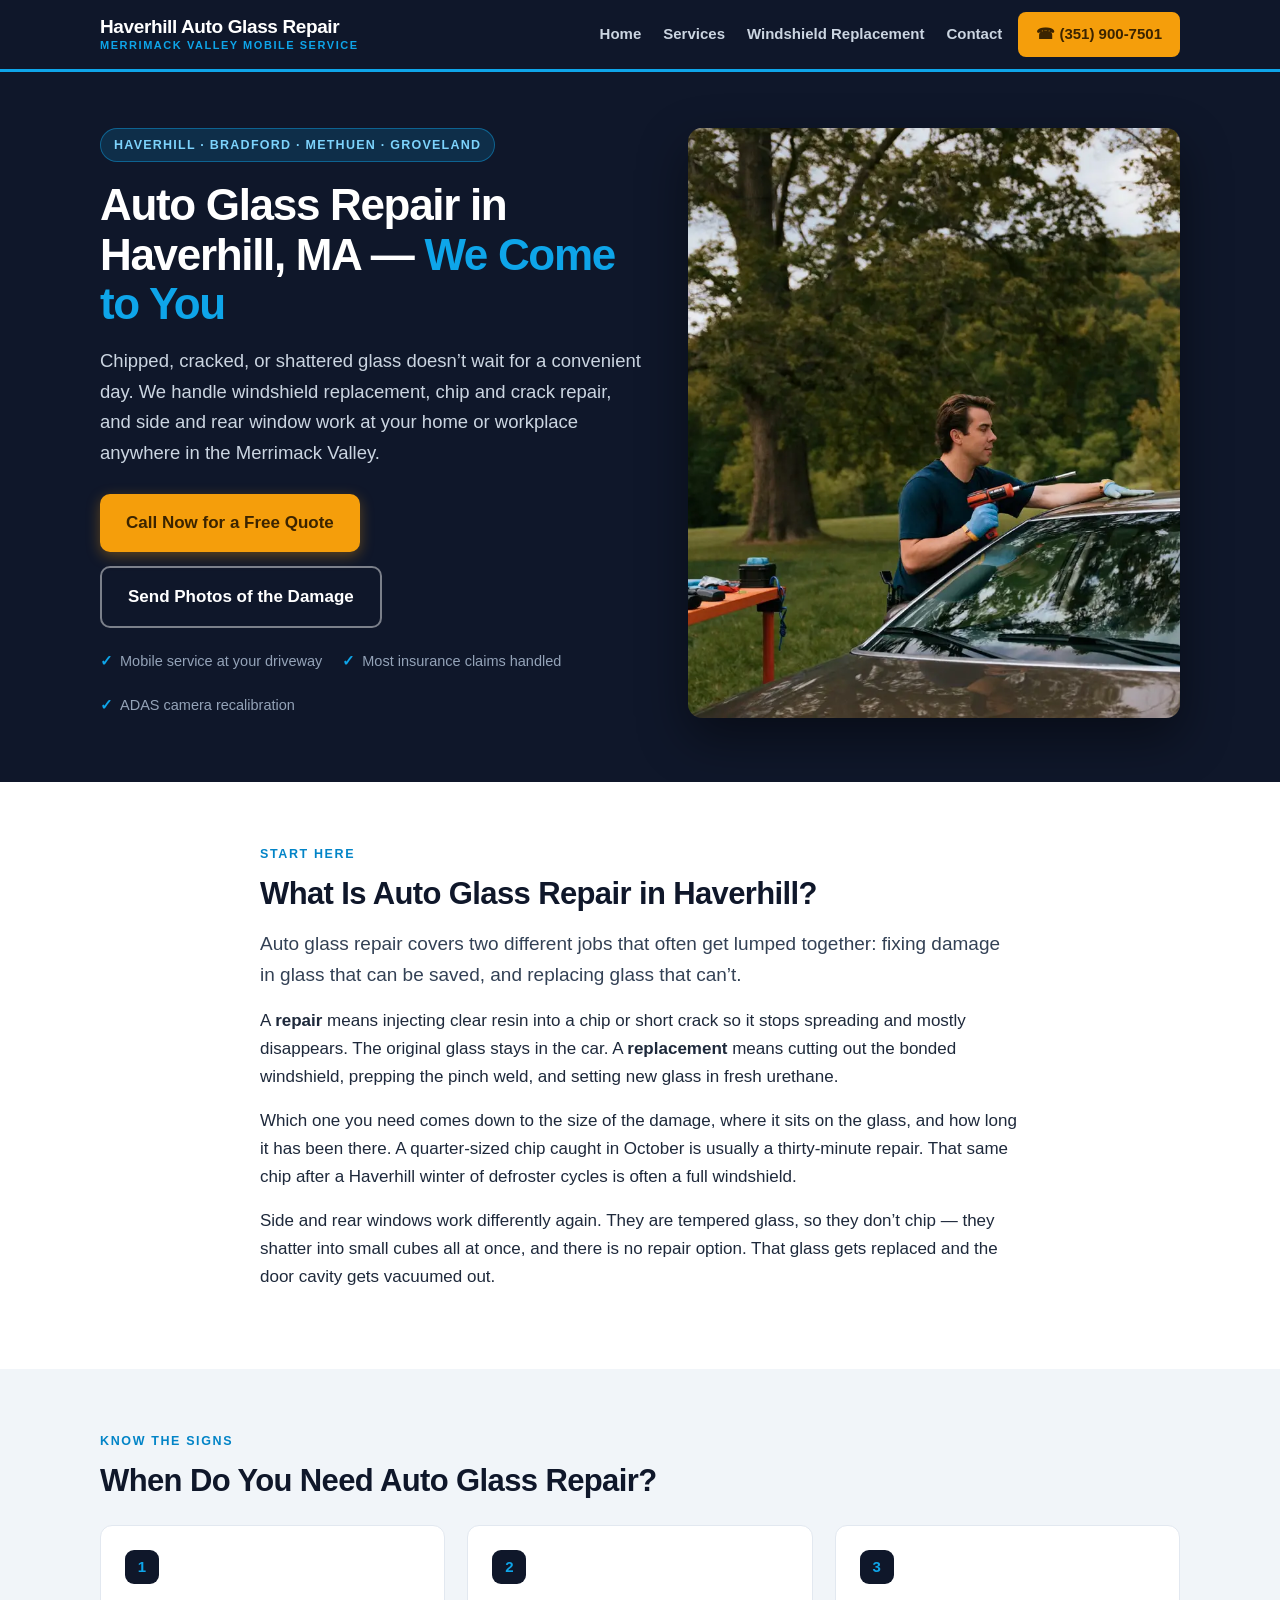
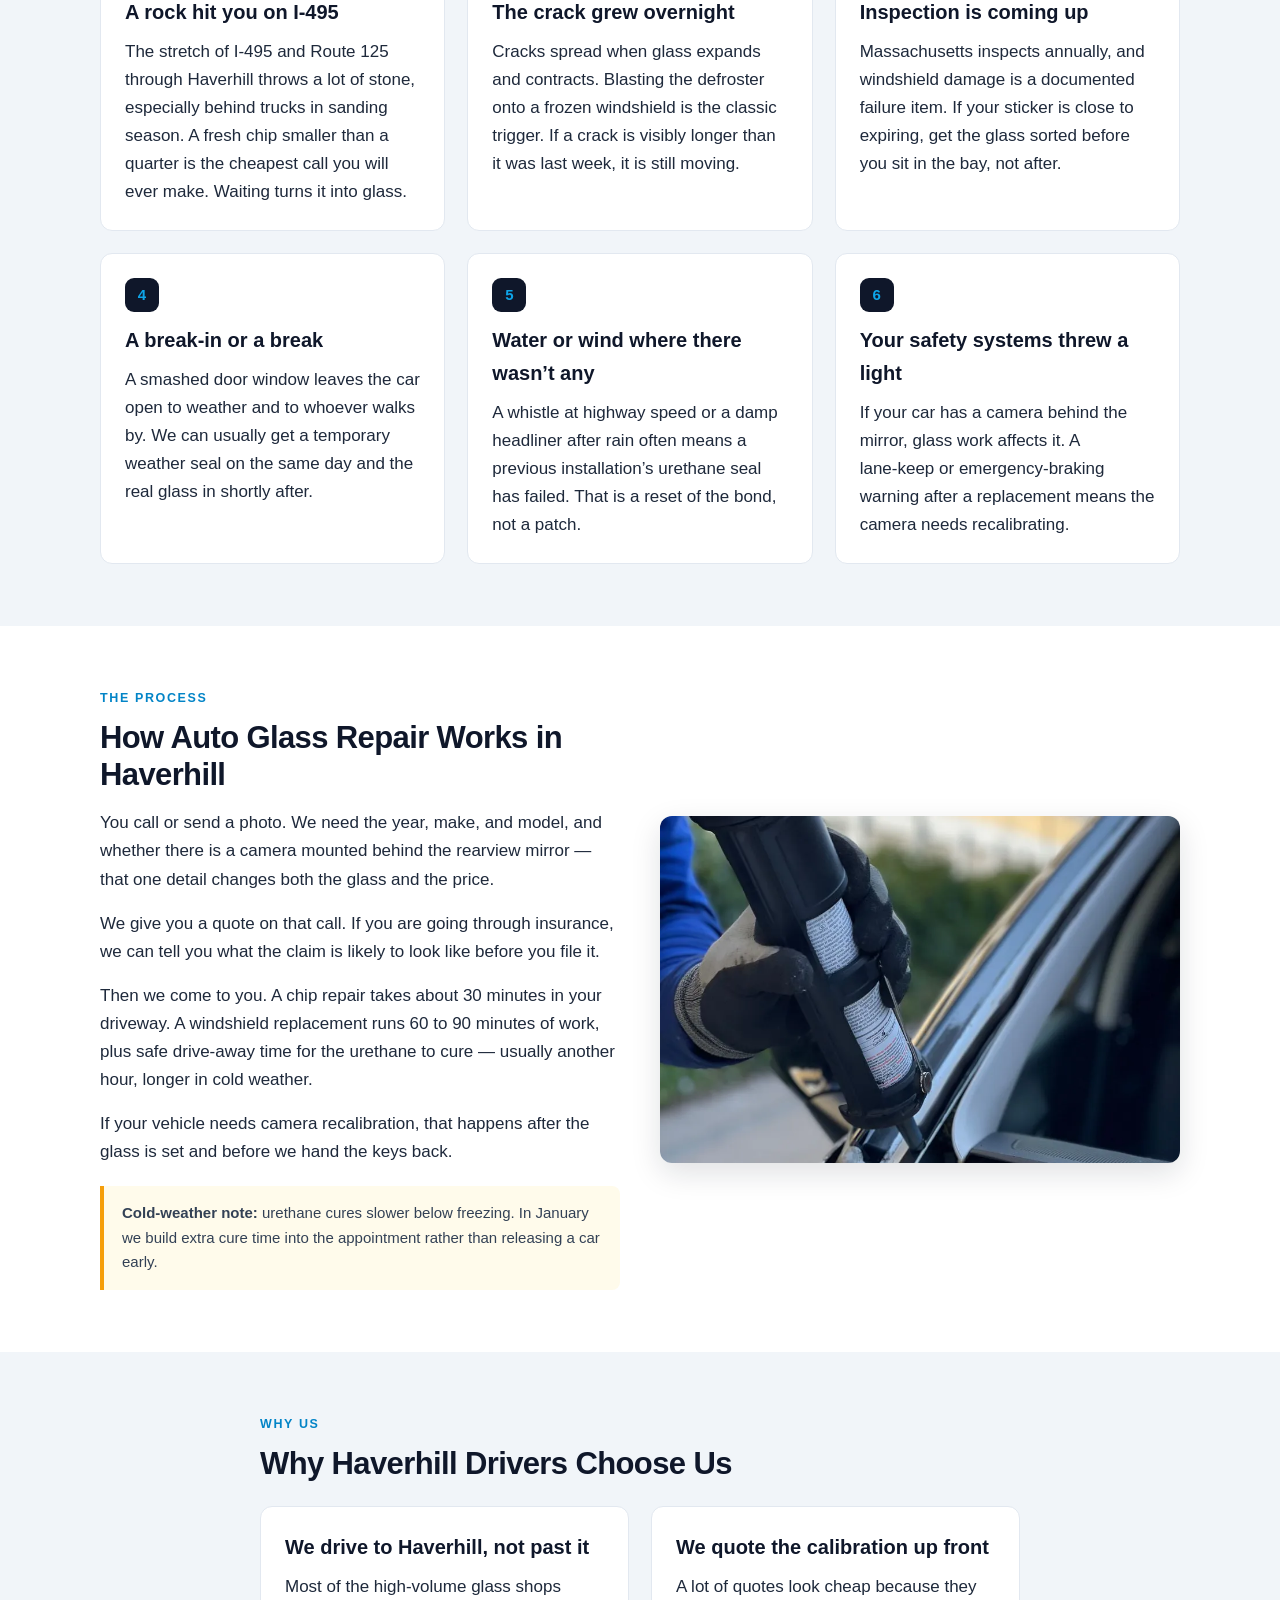
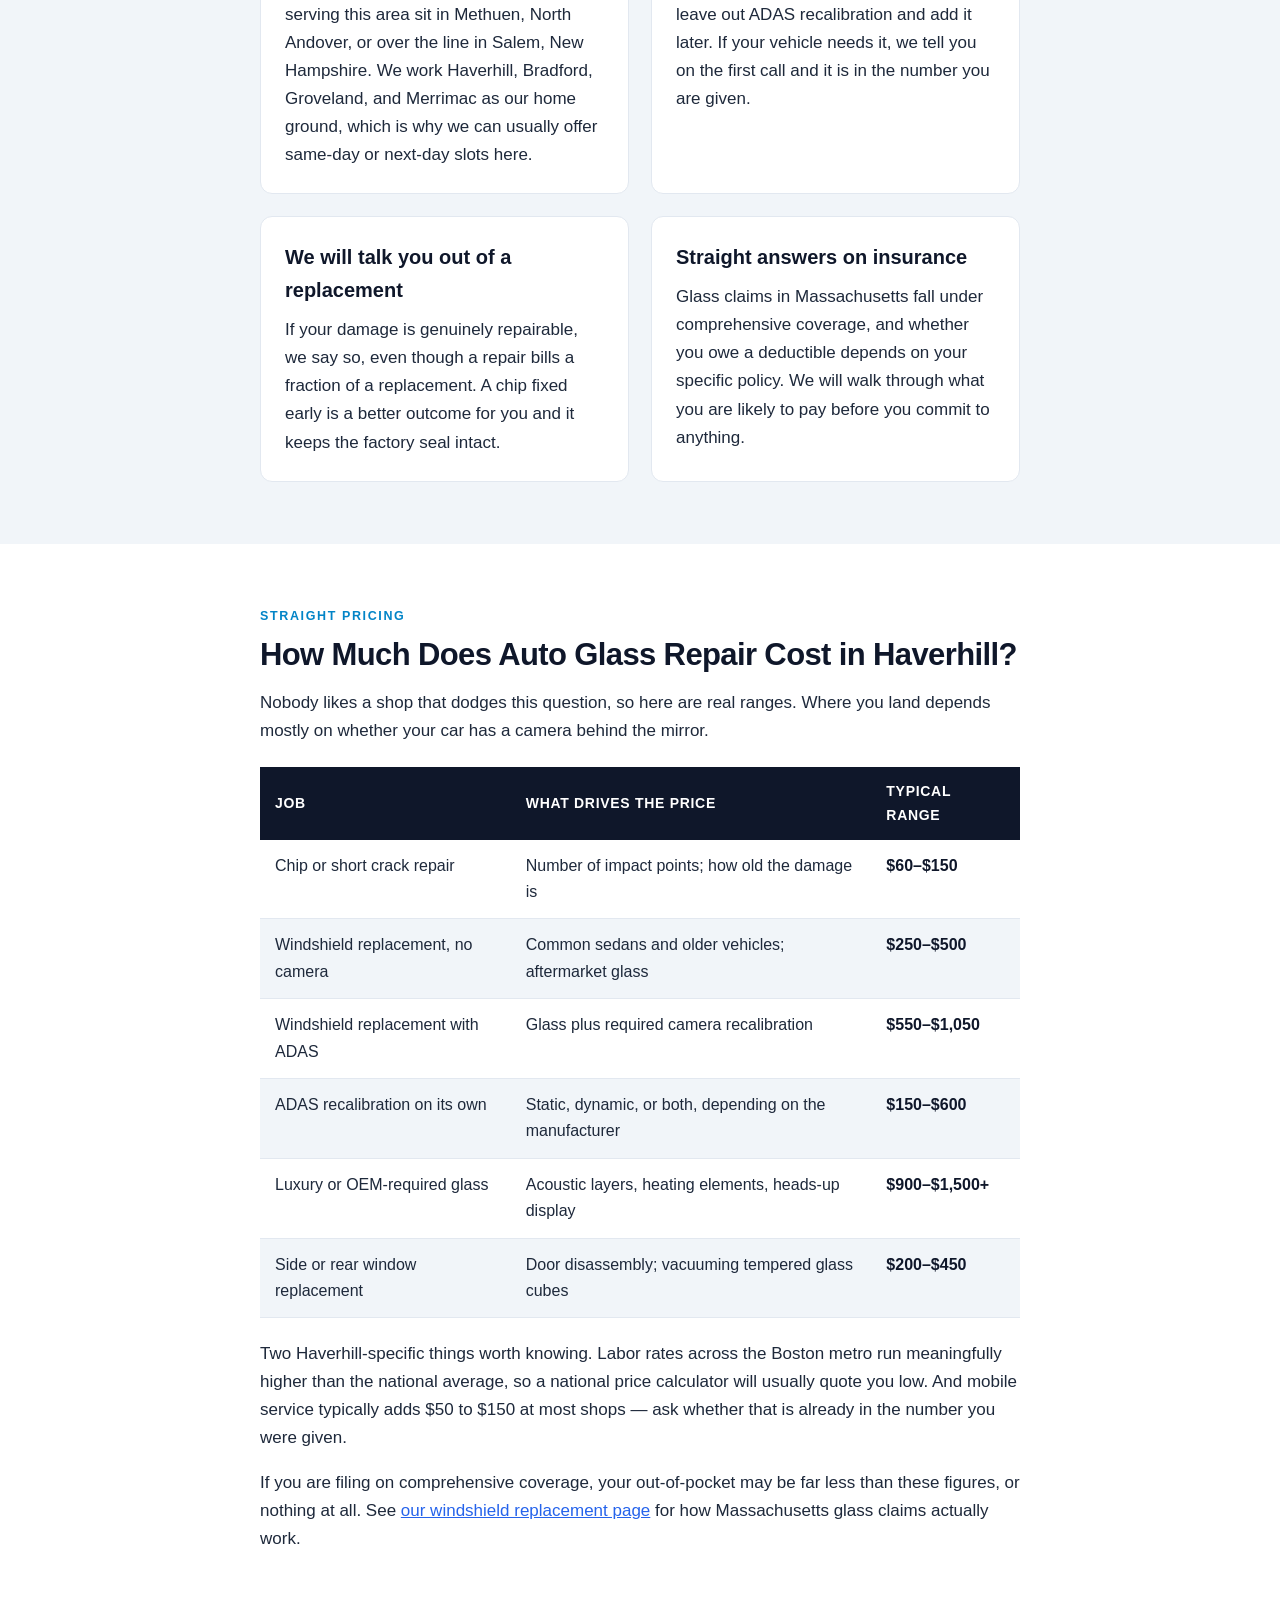
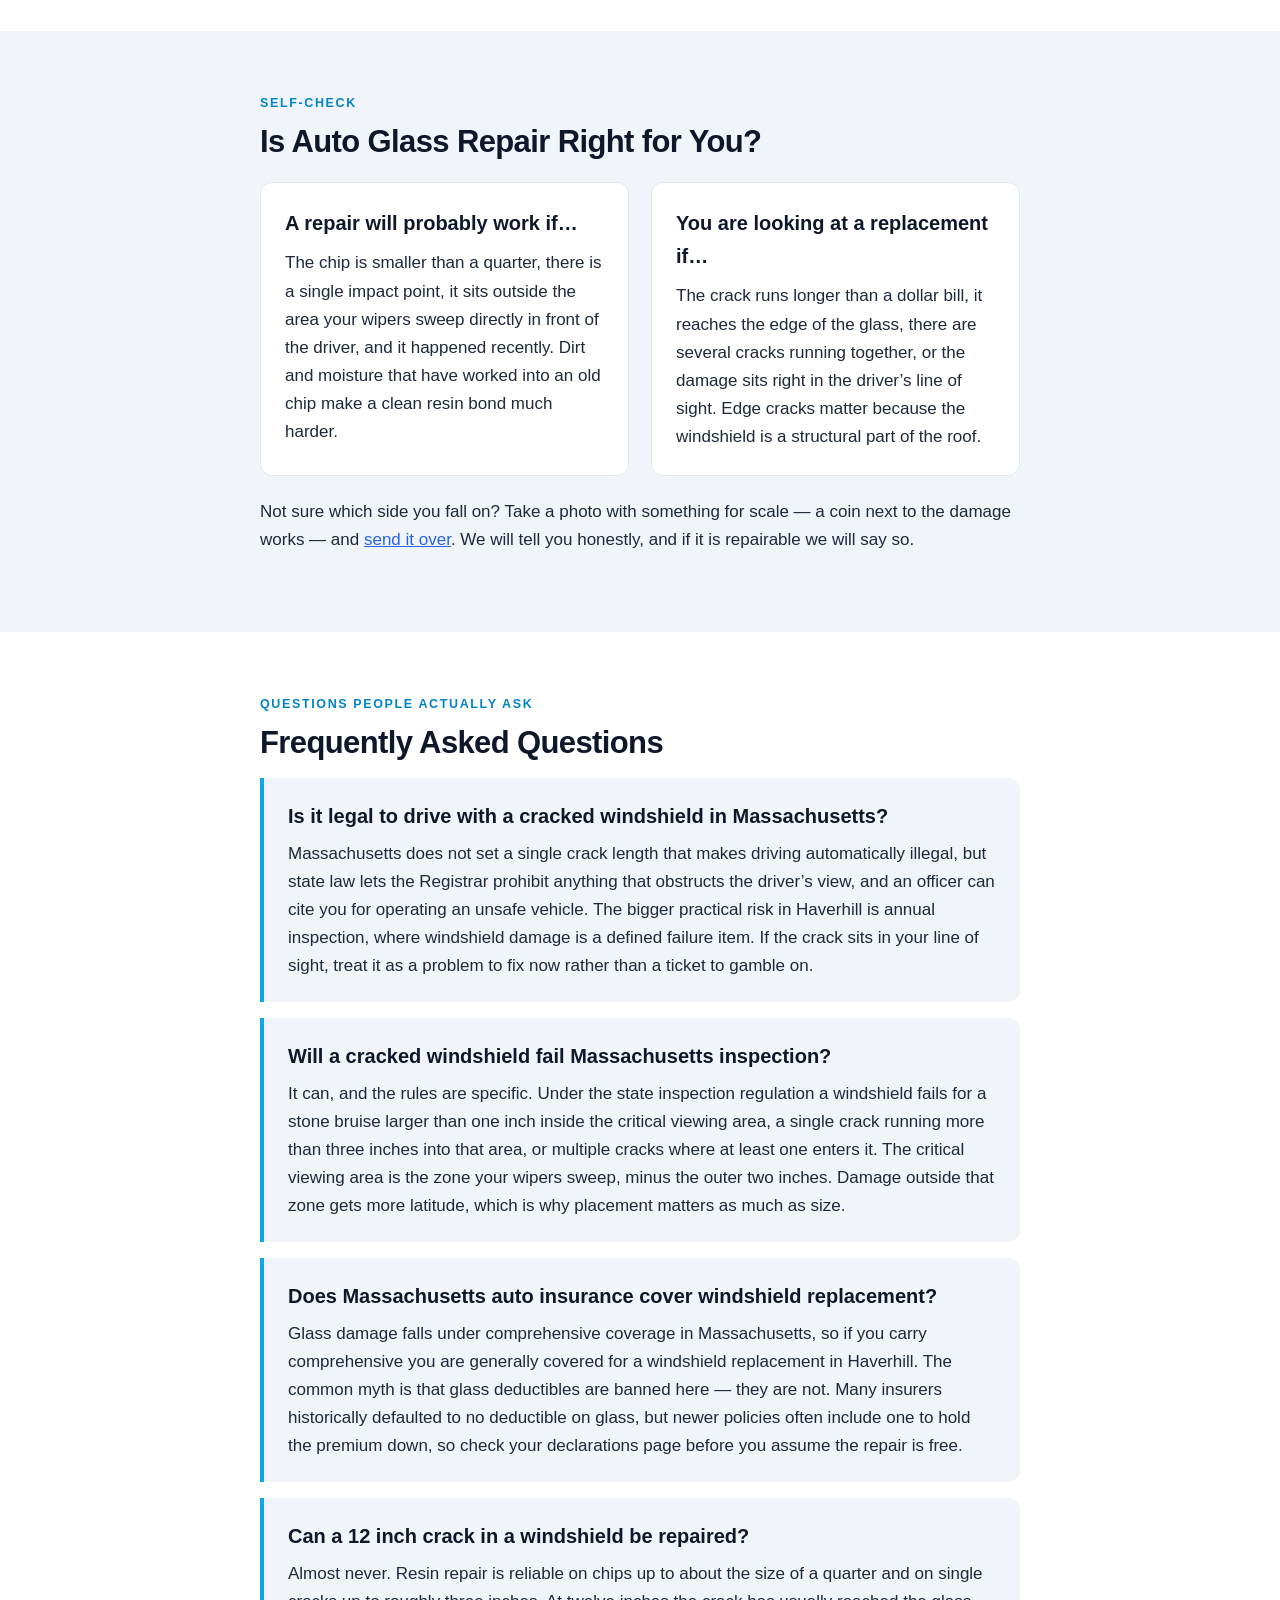
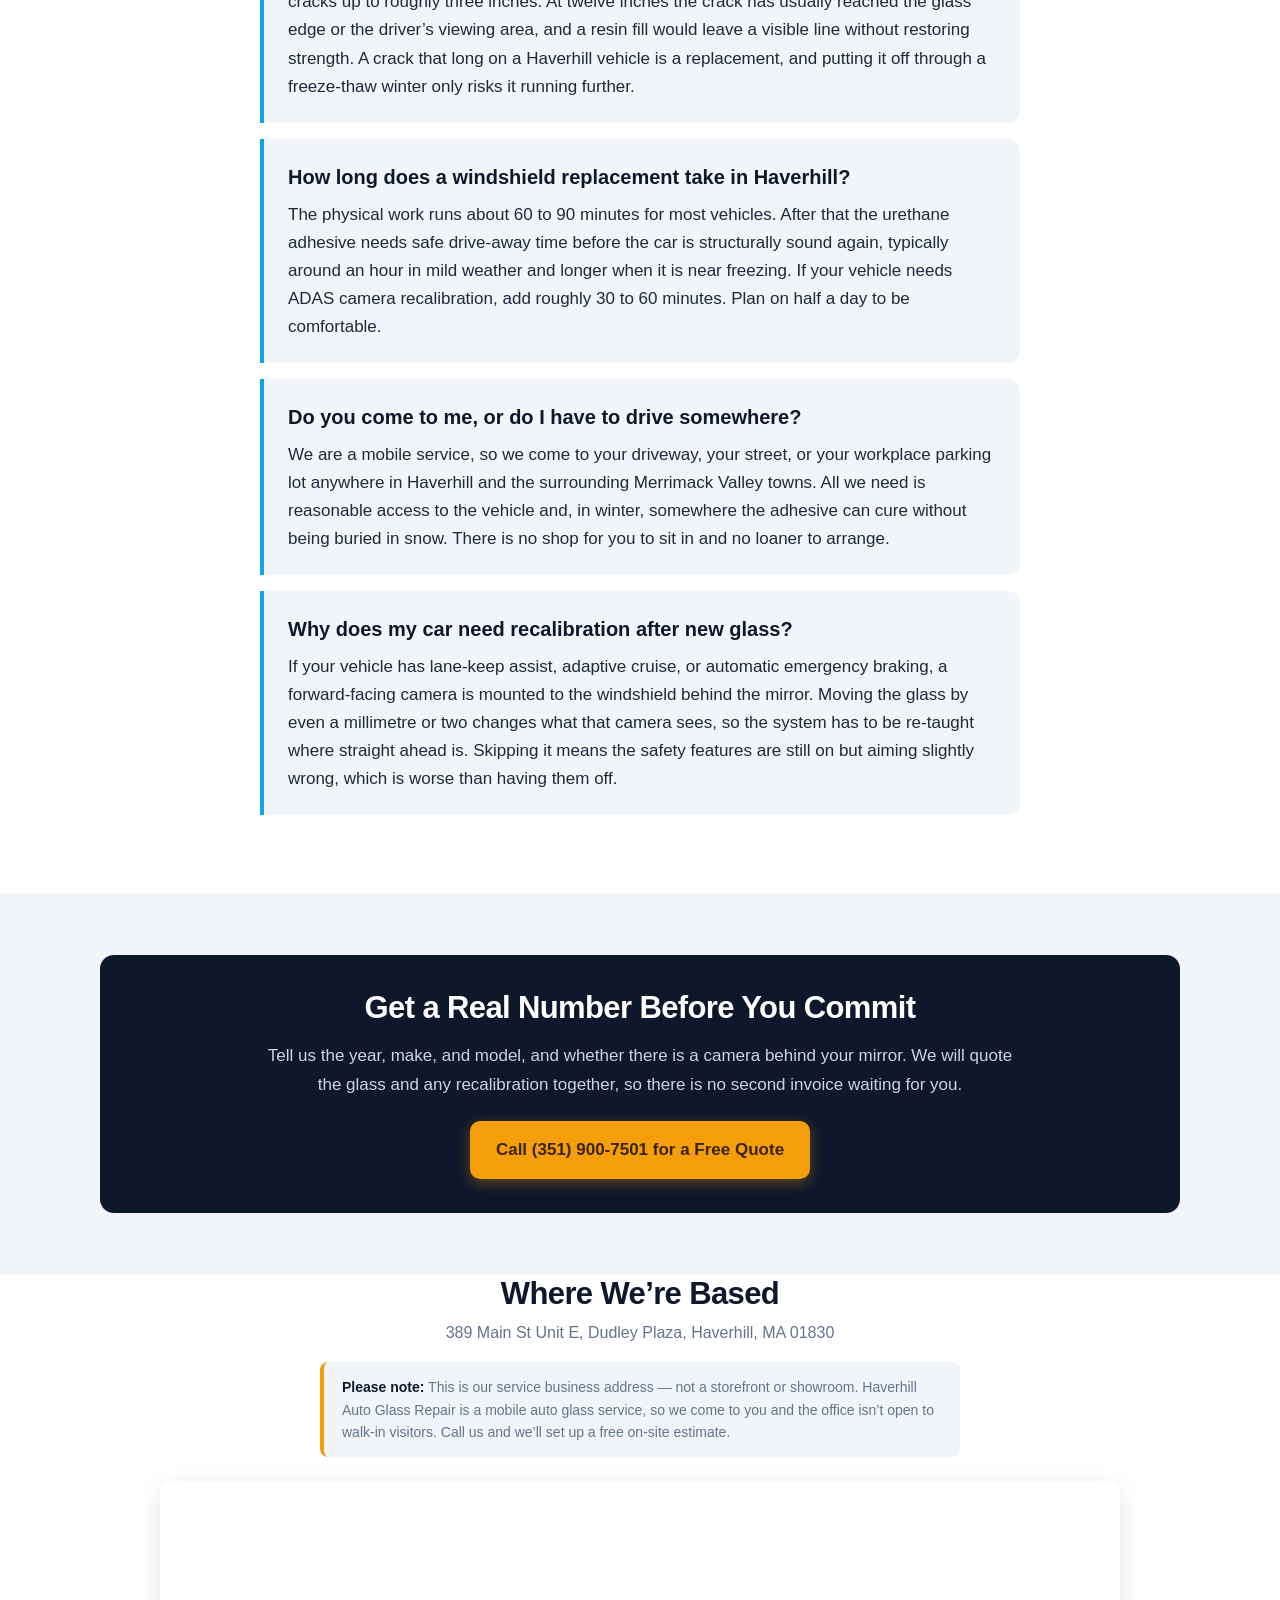
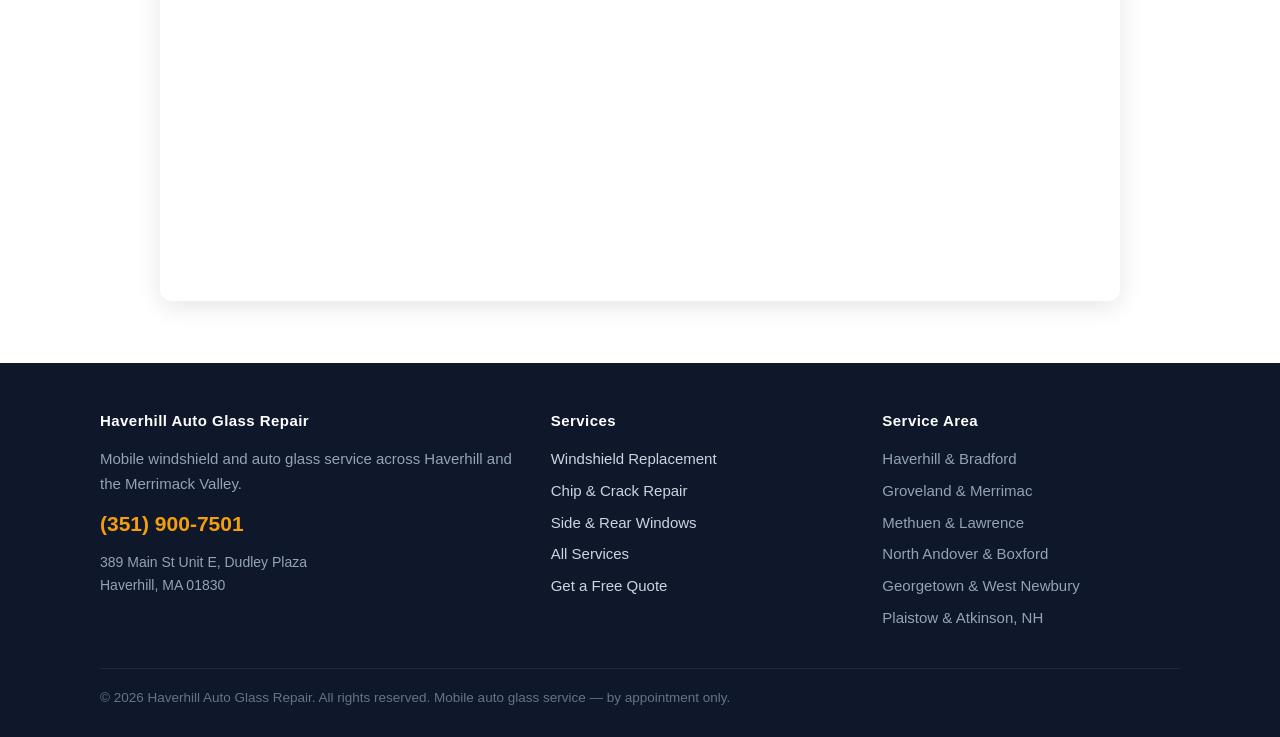
==== index.html @ c7e42c50 "Auto Glass Repair in Haverhill, MA - initial site" ====
<!DOCTYPE html>
<html lang="en">
<head>
<meta charset="utf-8">
<meta name="viewport" content="width=device-width, initial-scale=1">
<title>Auto Glass Repair in Haverhill, MA | Mobile Same-Day</title>
<meta name="description" content="Mobile auto glass repair in Haverhill, MA. Windshield replacement, chip and crack repair, side and rear glass. Free quotes. Call (351) 900-7501.">
<link rel="canonical" href="https://www.haverhillautoglassrepair.com/">
<link rel="stylesheet" href="styles.css">
</head>
<body>

<!-- NAV -->
<nav class="nav">
  <div class="nav-wrap">
    <a class="brand" href="/">Haverhill Auto Glass Repair<span>Merrimack Valley Mobile Service</span></a>
    <div class="nav-links">
      <a href="/">Home</a>
      <a href="services.html">Services</a>
      <a href="windshield-replacement-haverhill-ma.html">Windshield Replacement</a>
      <a href="contact.html">Contact</a>
    </div>
    <a class="nav-call" href="tel:+13519007501">&#9742; (351) 900-7501</a>
  </div>
</nav>

<!-- HERO -->
<header class="hero">
  <div class="hero-wrap">
    <div>
      <span class="eyebrow">Haverhill &middot; Bradford &middot; Methuen &middot; Groveland</span>
      <h1>Auto Glass Repair in Haverhill, MA &mdash; <em>We Come to You</em></h1>
      <p class="lede">Chipped, cracked, or shattered glass doesn&rsquo;t wait for a convenient day. We handle windshield replacement, chip and crack repair, and side and rear window work at your home or workplace anywhere in the Merrimack Valley.</p>
      <div class="hero-cta">
        <a class="btn btn-call" href="tel:+13519007501">Call Now for a Free Quote</a>
        <a class="btn btn-ghost" href="contact.html">Send Photos of the Damage</a>
      </div>
      <ul class="hero-pts">
        <li>Mobile service at your driveway</li>
        <li>Most insurance claims handled</li>
        <li>ADAS camera recalibration</li>
      </ul>
    </div>
    <div class="hero-img">
      <img src="auto-glass-repair-haverhill-hero.webp" alt="Auto glass repair in Haverhill, MA" width="1600" height="900">
    </div>
  </div>
</header>

<!-- WHAT IS IT -->
<section class="section">
  <div class="wrap narrow">
    <p class="kicker">Start Here</p>
    <h2>What Is Auto Glass Repair in Haverhill?</h2>
    <p class="lead">Auto glass repair covers two different jobs that often get lumped together: fixing damage in glass that can be saved, and replacing glass that can&rsquo;t.</p>
    <p>A <strong>repair</strong> means injecting clear resin into a chip or short crack so it stops spreading and mostly disappears. The original glass stays in the car. A <strong>replacement</strong> means cutting out the bonded windshield, prepping the pinch weld, and setting new glass in fresh urethane.</p>
    <p>Which one you need comes down to the size of the damage, where it sits on the glass, and how long it has been there. A quarter-sized chip caught in October is usually a thirty-minute repair. That same chip after a Haverhill winter of defroster cycles is often a full windshield.</p>
    <p>Side and rear windows work differently again. They are tempered glass, so they don&rsquo;t chip &mdash; they shatter into small cubes all at once, and there is no repair option. That glass gets replaced and the door cavity gets vacuumed out.</p>
  </div>
</section>

<!-- WHEN -->
<section class="section alt">
  <div class="wrap">
    <p class="kicker">Know the Signs</p>
    <h2>When Do You Need Auto Glass Repair?</h2>
    <div class="grid g3" style="margin-top:26px">
      <div class="card">
        <span class="num">1</span>
        <h3>A rock hit you on I&#8209;495</h3>
        <p>The stretch of I&#8209;495 and Route 125 through Haverhill throws a lot of stone, especially behind trucks in sanding season. A fresh chip smaller than a quarter is the cheapest call you will ever make. Waiting turns it into glass.</p>
      </div>
      <div class="card">
        <span class="num">2</span>
        <h3>The crack grew overnight</h3>
        <p>Cracks spread when glass expands and contracts. Blasting the defroster onto a frozen windshield is the classic trigger. If a crack is visibly longer than it was last week, it is still moving.</p>
      </div>
      <div class="card">
        <span class="num">3</span>
        <h3>Inspection is coming up</h3>
        <p>Massachusetts inspects annually, and windshield damage is a documented failure item. If your sticker is close to expiring, get the glass sorted before you sit in the bay, not after.</p>
      </div>
      <div class="card">
        <span class="num">4</span>
        <h3>A break&#8209;in or a break</h3>
        <p>A smashed door window leaves the car open to weather and to whoever walks by. We can usually get a temporary weather seal on the same day and the real glass in shortly after.</p>
      </div>
      <div class="card">
        <span class="num">5</span>
        <h3>Water or wind where there wasn&rsquo;t any</h3>
        <p>A whistle at highway speed or a damp headliner after rain often means a previous installation&rsquo;s urethane seal has failed. That is a reset of the bond, not a patch.</p>
      </div>
      <div class="card">
        <span class="num">6</span>
        <h3>Your safety systems threw a light</h3>
        <p>If your car has a camera behind the mirror, glass work affects it. A lane&#8209;keep or emergency&#8209;braking warning after a replacement means the camera needs recalibrating.</p>
      </div>
    </div>
  </div>
</section>

<!-- HOW IT WORKS -->
<section class="section">
  <div class="wrap">
    <div class="split">
      <div>
        <p class="kicker">The Process</p>
        <h2>How Auto Glass Repair Works in Haverhill</h2>
        <p>You call or send a photo. We need the year, make, and model, and whether there is a camera mounted behind the rearview mirror &mdash; that one detail changes both the glass and the price.</p>
        <p>We give you a quote on that call. If you are going through insurance, we can tell you what the claim is likely to look like before you file it.</p>
        <p>Then we come to you. A chip repair takes about 30 minutes in your driveway. A windshield replacement runs 60 to 90 minutes of work, plus safe drive&#8209;away time for the urethane to cure &mdash; usually another hour, longer in cold weather.</p>
        <p>If your vehicle needs camera recalibration, that happens after the glass is set and before we hand the keys back.</p>
        <div class="note" style="margin-top:20px"><strong>Cold-weather note:</strong> urethane cures slower below freezing. In January we build extra cure time into the appointment rather than releasing a car early.</div>
      </div>
      <div><img src="windshield-urethane-seal-haverhill.webp" alt="Windshield installation in Haverhill, MA" width="900" height="600"></div>
    </div>
  </div>
</section>

<!-- WHY US -->
<section class="section alt">
  <div class="wrap narrow">
    <p class="kicker">Why Us</p>
    <h2>Why Haverhill Drivers Choose Us</h2>
    <div class="grid g2" style="margin-top:24px">
      <div class="card">
        <h3>We drive to Haverhill, not past it</h3>
        <p>Most of the high-volume glass shops serving this area sit in Methuen, North Andover, or over the line in Salem, New Hampshire. We work Haverhill, Bradford, Groveland, and Merrimac as our home ground, which is why we can usually offer same&#8209;day or next&#8209;day slots here.</p>
      </div>
      <div class="card">
        <h3>We quote the calibration up front</h3>
        <p>A lot of quotes look cheap because they leave out ADAS recalibration and add it later. If your vehicle needs it, we tell you on the first call and it is in the number you are given.</p>
      </div>
      <div class="card">
        <h3>We will talk you out of a replacement</h3>
        <p>If your damage is genuinely repairable, we say so, even though a repair bills a fraction of a replacement. A chip fixed early is a better outcome for you and it keeps the factory seal intact.</p>
      </div>
      <div class="card">
        <h3>Straight answers on insurance</h3>
        <p>Glass claims in Massachusetts fall under comprehensive coverage, and whether you owe a deductible depends on your specific policy. We will walk through what you are likely to pay before you commit to anything.</p>
      </div>
    </div>
  </div>
</section>

<!-- COST -->
<section class="section">
  <div class="wrap narrow">
    <p class="kicker">Straight Pricing</p>
    <h2>How Much Does Auto Glass Repair Cost in Haverhill?</h2>
    <p>Nobody likes a shop that dodges this question, so here are real ranges. Where you land depends mostly on whether your car has a camera behind the mirror.</p>
    <table class="ctable">
      <thead><tr><th>Job</th><th>What drives the price</th><th>Typical range</th></tr></thead>
      <tbody>
        <tr><td>Chip or short crack repair</td><td>Number of impact points; how old the damage is</td><td>$60&ndash;$150</td></tr>
        <tr><td>Windshield replacement, no camera</td><td>Common sedans and older vehicles; aftermarket glass</td><td>$250&ndash;$500</td></tr>
        <tr><td>Windshield replacement with ADAS</td><td>Glass plus required camera recalibration</td><td>$550&ndash;$1,050</td></tr>
        <tr><td>ADAS recalibration on its own</td><td>Static, dynamic, or both, depending on the manufacturer</td><td>$150&ndash;$600</td></tr>
        <tr><td>Luxury or OEM&#8209;required glass</td><td>Acoustic layers, heating elements, heads&#8209;up display</td><td>$900&ndash;$1,500+</td></tr>
        <tr><td>Side or rear window replacement</td><td>Door disassembly; vacuuming tempered glass cubes</td><td>$200&ndash;$450</td></tr>
      </tbody>
    </table>
    <p>Two Haverhill-specific things worth knowing. Labor rates across the Boston metro run meaningfully higher than the national average, so a national price calculator will usually quote you low. And mobile service typically adds $50 to $150 at most shops &mdash; ask whether that is already in the number you were given.</p>
    <p>If you are filing on comprehensive coverage, your out&#8209;of&#8209;pocket may be far less than these figures, or nothing at all. See <a href="windshield-replacement-haverhill-ma.html">our windshield replacement page</a> for how Massachusetts glass claims actually work.</p>
  </div>
</section>

<!-- RIGHT FOR YOU -->
<section class="section alt">
  <div class="wrap narrow">
    <p class="kicker">Self&#8209;Check</p>
    <h2>Is Auto Glass Repair Right for You?</h2>
    <div class="grid g2" style="margin-top:22px">
      <div class="card">
        <h3>A repair will probably work if&hellip;</h3>
        <p>The chip is smaller than a quarter, there is a single impact point, it sits outside the area your wipers sweep directly in front of the driver, and it happened recently. Dirt and moisture that have worked into an old chip make a clean resin bond much harder.</p>
      </div>
      <div class="card">
        <h3>You are looking at a replacement if&hellip;</h3>
        <p>The crack runs longer than a dollar bill, it reaches the edge of the glass, there are several cracks running together, or the damage sits right in the driver&rsquo;s line of sight. Edge cracks matter because the windshield is a structural part of the roof.</p>
      </div>
    </div>
    <p style="margin-top:22px">Not sure which side you fall on? Take a photo with something for scale &mdash; a coin next to the damage works &mdash; and <a href="contact.html">send it over</a>. We will tell you honestly, and if it is repairable we will say so.</p>
  </div>
</section>

<!-- FAQ -->
<section class="section">
  <div class="wrap narrow">
    <p class="kicker">Questions People Actually Ask</p>
    <h2>Frequently Asked Questions</h2>

    <div class="faq">
      <h3>Is it legal to drive with a cracked windshield in Massachusetts?</h3>
      <p>Massachusetts does not set a single crack length that makes driving automatically illegal, but state law lets the Registrar prohibit anything that obstructs the driver&rsquo;s view, and an officer can cite you for operating an unsafe vehicle. The bigger practical risk in Haverhill is annual inspection, where windshield damage is a defined failure item. If the crack sits in your line of sight, treat it as a problem to fix now rather than a ticket to gamble on.</p>
    </div>

    <div class="faq">
      <h3>Will a cracked windshield fail Massachusetts inspection?</h3>
      <p>It can, and the rules are specific. Under the state inspection regulation a windshield fails for a stone bruise larger than one inch inside the critical viewing area, a single crack running more than three inches into that area, or multiple cracks where at least one enters it. The critical viewing area is the zone your wipers sweep, minus the outer two inches. Damage outside that zone gets more latitude, which is why placement matters as much as size.</p>
    </div>

    <div class="faq">
      <h3>Does Massachusetts auto insurance cover windshield replacement?</h3>
      <p>Glass damage falls under comprehensive coverage in Massachusetts, so if you carry comprehensive you are generally covered for a windshield replacement in Haverhill. The common myth is that glass deductibles are banned here &mdash; they are not. Many insurers historically defaulted to no deductible on glass, but newer policies often include one to hold the premium down, so check your declarations page before you assume the repair is free.</p>
    </div>

    <div class="faq">
      <h3>Can a 12 inch crack in a windshield be repaired?</h3>
      <p>Almost never. Resin repair is reliable on chips up to about the size of a quarter and on single cracks up to roughly three inches. At twelve inches the crack has usually reached the glass edge or the driver&rsquo;s viewing area, and a resin fill would leave a visible line without restoring strength. A crack that long on a Haverhill vehicle is a replacement, and putting it off through a freeze&#8209;thaw winter only risks it running further.</p>
    </div>

    <div class="faq">
      <h3>How long does a windshield replacement take in Haverhill?</h3>
      <p>The physical work runs about 60 to 90 minutes for most vehicles. After that the urethane adhesive needs safe drive&#8209;away time before the car is structurally sound again, typically around an hour in mild weather and longer when it is near freezing. If your vehicle needs ADAS camera recalibration, add roughly 30 to 60 minutes. Plan on half a day to be comfortable.</p>
    </div>

    <div class="faq">
      <h3>Do you come to me, or do I have to drive somewhere?</h3>
      <p>We are a mobile service, so we come to your driveway, your street, or your workplace parking lot anywhere in Haverhill and the surrounding Merrimack Valley towns. All we need is reasonable access to the vehicle and, in winter, somewhere the adhesive can cure without being buried in snow. There is no shop for you to sit in and no loaner to arrange.</p>
    </div>

    <div class="faq">
      <h3>Why does my car need recalibration after new glass?</h3>
      <p>If your vehicle has lane&#8209;keep assist, adaptive cruise, or automatic emergency braking, a forward&#8209;facing camera is mounted to the windshield behind the mirror. Moving the glass by even a millimetre or two changes what that camera sees, so the system has to be re&#8209;taught where straight ahead is. Skipping it means the safety features are still on but aiming slightly wrong, which is worse than having them off.</p>
    </div>
  </div>
</section>

<!-- CTA -->
<section class="section alt">
  <div class="wrap">
    <div class="callout">
      <h2>Get a Real Number Before You Commit</h2>
      <p>Tell us the year, make, and model, and whether there is a camera behind your mirror. We will quote the glass and any recalibration together, so there is no second invoice waiting for you.</p>
      <a class="btn btn-call" href="tel:+13519007501">Call (351) 900-7501 for a Free Quote</a>
    </div>
  </div>
</section>

<!-- MAP / LOCATION -->
<section class="section" style="padding-top:0;">
  <div class="wrap" style="text-align:center;">
    <h2 style="margin-bottom:8px;">Where We&rsquo;re Based</h2>
    <p style="color:var(--muted); font-size:16px; margin-bottom:16px;">389 Main St Unit E, Dudley Plaza, Haverhill, MA 01830</p>
    <p style="max-width:640px; margin:0 auto 24px; padding:14px 18px; background:var(--light); border-left:4px solid var(--amber); border-radius:8px; font-size:14px; color:var(--muted); line-height:1.6; text-align:left;">
      <strong style="color:var(--ink);">Please note:</strong> This is our service business address &mdash; not a storefront or showroom. Haverhill Auto Glass Repair is a mobile auto glass service, so we come to you and the office isn&rsquo;t open to walk-in visitors. Call us and we&rsquo;ll set up a free on-site estimate.
    </p>
    <div class="map-frame">
      <iframe title="Map to Haverhill Auto Glass Repair service address, 389 Main St Unit E, Dudley Plaza, Haverhill, MA 01830" src="https://www.google.com/maps?q=389%20Main%20St%20Unit%20E%2C%20Dudley%20Plaza%2C%20Haverhill%2C%20MA%2001830&amp;output=embed" width="100%" height="420" loading="lazy" referrerpolicy="no-referrer-when-downgrade" allowfullscreen></iframe>
    </div>
  </div>
</section>

<!-- FOOTER -->
<footer class="footer">
  <div class="wrap">
    <div class="foot-grid">
      <div>
        <h4>Haverhill Auto Glass Repair</h4>
        <p style="margin-bottom:10px">Mobile windshield and auto glass service across Haverhill and the Merrimack Valley.</p>
        <a class="foot-phone" href="tel:+13519007501">(351) 900-7501</a>
        <p style="margin-top:10px;font-size:14px">389 Main St Unit E, Dudley Plaza<br>Haverhill, MA 01830</p>
      </div>
      <div>
        <h4>Services</h4>
        <ul>
          <li><a href="windshield-replacement-haverhill-ma.html">Windshield Replacement</a></li>
          <li><a href="windshield-chip-crack-repair-haverhill-ma.html">Chip &amp; Crack Repair</a></li>
          <li><a href="side-rear-window-replacement-haverhill-ma.html">Side &amp; Rear Windows</a></li>
          <li><a href="services.html">All Services</a></li>
          <li><a href="contact.html">Get a Free Quote</a></li>
        </ul>
      </div>
      <div>
        <h4>Service Area</h4>
        <ul>
          <li>Haverhill &amp; Bradford</li>
          <li>Groveland &amp; Merrimac</li>
          <li>Methuen &amp; Lawrence</li>
          <li>North Andover &amp; Boxford</li>
          <li>Georgetown &amp; West Newbury</li>
          <li>Plaistow &amp; Atkinson, NH</li>
        </ul>
      </div>
    </div>
    <div class="foot-bot">&copy; 2026 Haverhill Auto Glass Repair. All rights reserved. Mobile auto glass service &mdash; by appointment only.</div>
  </div>
</footer>

<script type="application/ld+json">
{
  "@context": "https://schema.org",
  "@type": "LocalBusiness",
  "name": "Haverhill Auto Glass Repair",
  "telephone": "(351) 900-7501",
  "url": "https://www.haverhillautoglassrepair.com/",
  "image": "https://www.haverhillautoglassrepair.com/auto-glass-repair-haverhill-hero.webp",
  "address": {
    "@type": "PostalAddress",
    "streetAddress": "389 Main St Unit E, Dudley Plaza",
    "addressLocality": "Haverhill",
    "addressRegion": "MA",
    "postalCode": "01830",
    "addressCountry": "US"
  },
  "areaServed": "Haverhill, MA",
  "description": "Auto Glass Repair in Haverhill, MA",
  "openingHours": "Mo-Fr 08:00-18:00"
}
</script>

<script type="application/ld+json">
{
  "@context": "https://schema.org",
  "@type": "FAQPage",
  "mainEntity": [
    {
      "@type": "Question",
      "name": "Is it legal to drive with a cracked windshield in Massachusetts?",
      "acceptedAnswer": { "@type": "Answer", "text": "Massachusetts does not set a single crack length that makes driving automatically illegal, but state law lets the Registrar prohibit anything that obstructs the driver's view, and an officer can cite you for operating an unsafe vehicle. The bigger practical risk in Haverhill is annual inspection, where windshield damage is a defined failure item. If the crack sits in your line of sight, treat it as a problem to fix now rather than a ticket to gamble on." }
    },
    {
      "@type": "Question",
      "name": "Will a cracked windshield fail Massachusetts inspection?",
      "acceptedAnswer": { "@type": "Answer", "text": "It can, and the rules are specific. Under the state inspection regulation a windshield fails for a stone bruise larger than one inch inside the critical viewing area, a single crack running more than three inches into that area, or multiple cracks where at least one enters it. The critical viewing area is the zone your wipers sweep, minus the outer two inches. Damage outside that zone gets more latitude, which is why placement matters as much as size." }
    },
    {
      "@type": "Question",
      "name": "Does Massachusetts auto insurance cover windshield replacement?",
      "acceptedAnswer": { "@type": "Answer", "text": "Glass damage falls under comprehensive coverage in Massachusetts, so if you carry comprehensive you are generally covered for a windshield replacement in Haverhill. The common myth is that glass deductibles are banned here - they are not. Many insurers historically defaulted to no deductible on glass, but newer policies often include one to hold the premium down, so check your declarations page before you assume the repair is free." }
    },
    {
      "@type": "Question",
      "name": "Can a 12 inch crack in a windshield be repaired?",
      "acceptedAnswer": { "@type": "Answer", "text": "Almost never. Resin repair is reliable on chips up to about the size of a quarter and on single cracks up to roughly three inches. At twelve inches the crack has usually reached the glass edge or the driver's viewing area, and a resin fill would leave a visible line without restoring strength. A crack that long on a Haverhill vehicle is a replacement, and putting it off through a freeze-thaw winter only risks it running further." }
    },
    {
      "@type": "Question",
      "name": "How long does a windshield replacement take in Haverhill?",
      "acceptedAnswer": { "@type": "Answer", "text": "The physical work runs about 60 to 90 minutes for most vehicles. After that the urethane adhesive needs safe drive-away time before the car is structurally sound again, typically around an hour in mild weather and longer when it is near freezing. If your vehicle needs ADAS camera recalibration, add roughly 30 to 60 minutes. Plan on half a day to be comfortable." }
    },
    {
      "@type": "Question",
      "name": "Do you come to me, or do I have to drive somewhere?",
      "acceptedAnswer": { "@type": "Answer", "text": "We are a mobile service, so we come to your driveway, your street, or your workplace parking lot anywhere in Haverhill and the surrounding Merrimack Valley towns. All we need is reasonable access to the vehicle and, in winter, somewhere the adhesive can cure without being buried in snow. There is no shop for you to sit in and no loaner to arrange." }
    },
    {
      "@type": "Question",
      "name": "Why does my car need recalibration after new glass?",
      "acceptedAnswer": { "@type": "Answer", "text": "If your vehicle has lane-keep assist, adaptive cruise, or automatic emergency braking, a forward-facing camera is mounted to the windshield behind the mirror. Moving the glass by even a millimetre or two changes what that camera sees, so the system has to be re-taught where straight ahead is. Skipping it means the safety features are still on but aiming slightly wrong, which is worse than having them off." }
    }
  ]
}
</script>

</body>
</html>
---- styles.css ----
/* Haverhill Auto Glass Repair - haverhillautoglassrepair.com */
:root{
  --ink:#0f172a; --ink2:#1e293b; --ink3:#334155;
  --accent:#0ea5e9; --accent-dk:#0284c7;
  --amber:#f59e0b; --amber-dk:#d97706;
  --muted:#64748b; --light:#f1f5f9; --line:#e2e8f0; --white:#fff;
  --wrap:1120px;
}
*{box-sizing:border-box;margin:0;padding:0}
html{scroll-behavior:auto}
body{
  font-family:-apple-system,BlinkMacSystemFont,"Segoe UI",Roboto,Helvetica,Arial,sans-serif;
  color:var(--ink2); background:var(--white); line-height:1.65; font-size:17px;
  -webkit-font-smoothing:antialiased;
}
img{max-width:100%;height:auto;display:block}
a{color:var(--accent-dk)}

/* ---------- NAV ---------- */
.nav{position:sticky;top:0;z-index:50;background:var(--ink);border-bottom:3px solid var(--accent)}
.nav-wrap{max-width:var(--wrap);margin:0 auto;padding:12px 20px;display:flex;align-items:center;gap:16px;flex-wrap:wrap}
.brand{color:#fff;font-weight:800;font-size:19px;letter-spacing:-.02em;text-decoration:none;line-height:1.2}
.brand span{color:var(--accent);display:block;font-size:11px;font-weight:600;letter-spacing:.14em;text-transform:uppercase}
.nav-links{display:flex;gap:22px;margin-left:auto;flex-wrap:wrap}
.nav-links a{color:#cbd5e1;text-decoration:none;font-size:15px;font-weight:600}
.nav-links a:hover{color:var(--accent)}
.nav-call{background:var(--amber);color:#3b2400;padding:10px 18px;border-radius:8px;font-weight:800;
  text-decoration:none;font-size:15px;white-space:nowrap}
.nav-call:hover{background:var(--amber-dk);color:#fff}

/* ---------- BUTTONS ---------- */
.btn{display:inline-block;padding:15px 26px;border-radius:10px;font-weight:800;text-decoration:none;font-size:17px}
.btn-call{background:var(--amber);color:#3b2400;box-shadow:0 4px 14px rgba(245,158,11,.35)}
.btn-call:hover{background:var(--amber-dk);color:#fff}
.btn-ghost{background:transparent;color:#fff;border:2px solid rgba(255,255,255,.45)}
.btn-ghost:hover{border-color:var(--accent);color:var(--accent)}
.btn-solid{background:var(--ink);color:#fff}
.btn-solid:hover{background:var(--accent-dk)}

/* ---------- HERO ---------- */
.hero{background:var(--ink);color:#fff;position:relative;overflow:hidden}
.hero-wrap{max-width:var(--wrap);margin:0 auto;padding:56px 20px 64px;
  display:grid;grid-template-columns:1.05fr .95fr;gap:44px;align-items:center}
.hero .eyebrow{display:inline-block;background:rgba(14,165,233,.16);border:1px solid rgba(14,165,233,.45);
  color:#7dd3fc;font-size:12.5px;font-weight:700;letter-spacing:.1em;text-transform:uppercase;
  padding:6px 13px;border-radius:99px;margin-bottom:18px}
.hero h1{font-size:44px;line-height:1.12;font-weight:800;letter-spacing:-.03em;margin-bottom:18px}
.hero h1 em{color:var(--accent);font-style:normal}
.hero p.lede{font-size:18.5px;color:#cbd5e1;margin-bottom:26px;max-width:34em}
.hero-cta{display:flex;gap:14px;flex-wrap:wrap;margin-bottom:22px}
.hero-pts{list-style:none;display:flex;gap:20px;flex-wrap:wrap;font-size:14.5px;color:#94a3b8}
.hero-pts li::before{content:"\2713";color:var(--accent);font-weight:800;margin-right:7px}
.hero-img{border-radius:14px;overflow:hidden;box-shadow:0 20px 50px rgba(0,0,0,.45);align-self:stretch;display:flex}
.hero-img img{width:100%;height:100%;min-height:340px;object-fit:cover}

/* ---------- SECTIONS ---------- */
.section{padding:62px 0}
.section.alt{background:var(--light)}
.wrap{max-width:var(--wrap);margin:0 auto;padding:0 20px}
.narrow{max-width:800px}
h2{font-size:31px;line-height:1.2;font-weight:800;color:var(--ink);letter-spacing:-.02em;margin-bottom:16px}
h3{font-size:20px;font-weight:800;color:var(--ink);margin-bottom:9px}
p{margin-bottom:16px}
.lead{font-size:19px;color:var(--ink3)}
.kicker{font-size:12.5px;font-weight:800;letter-spacing:.13em;text-transform:uppercase;color:var(--accent-dk);margin-bottom:10px}
.section p a,.faq p a,.svc-block p a{color:#2563eb;text-decoration:underline}

/* ---------- GRIDS / CARDS ---------- */
.grid{display:grid;gap:22px}
.g2{grid-template-columns:repeat(2,1fr)}
.g3{grid-template-columns:repeat(3,1fr)}
.card{background:#fff;border:1px solid var(--line);border-radius:12px;padding:24px}
.card.tinted{background:var(--light);border-color:#dbe3ec}
.card .num{display:inline-flex;align-items:center;justify-content:center;width:34px;height:34px;
  border-radius:9px;background:var(--ink);color:var(--accent);font-weight:800;font-size:15px;margin-bottom:12px}
.card p:last-child{margin-bottom:0}

/* split image+text */
.split{display:grid;grid-template-columns:1fr 1fr;gap:40px;align-items:center}
.split img{border-radius:12px;box-shadow:0 10px 30px rgba(15,23,42,.13)}

/* cost table */
.ctable{width:100%;border-collapse:collapse;margin:22px 0;font-size:16px}
.ctable th{background:var(--ink);color:#fff;text-align:left;padding:13px 15px;font-size:14px;
  letter-spacing:.05em;text-transform:uppercase}
.ctable td{padding:13px 15px;border-bottom:1px solid var(--line);vertical-align:top}
.ctable tr:nth-child(even) td{background:var(--light)}
.ctable td:last-child{font-weight:700;color:var(--ink);white-space:nowrap}

/* FAQ */
.faq{border-left:4px solid var(--accent);background:var(--light);padding:22px 24px;border-radius:0 12px 12px 0;margin-bottom:16px}
.faq h3{margin-bottom:7px}
.faq p:last-child{margin-bottom:0}

/* callout */
.callout{background:var(--ink);color:#e2e8f0;border-radius:14px;padding:34px 32px;text-align:center}
.callout h2{color:#fff}
.callout p{color:#cbd5e1;max-width:44em;margin:0 auto 22px}

.note{background:#fffbeb;border-left:4px solid var(--amber);border-radius:0 8px 8px 0;
  padding:15px 18px;font-size:15px;color:var(--ink3)}

/* services list */
.svc-block{border-top:2px solid var(--line);padding-top:26px;margin-top:26px}
.svc-block:first-of-type{border-top:0;margin-top:0;padding-top:0}

/* map */
.map-frame{border-radius:12px;overflow:hidden;box-shadow:0 6px 24px rgba(0,0,0,.10);max-width:960px;margin:0 auto}
.map-frame iframe{border:0;display:block;width:100%;height:420px}

/* form */
.form-card{background:#fff;border:1px solid var(--line);border-radius:14px;padding:28px;box-shadow:0 6px 22px rgba(15,23,42,.07)}
.field{margin-bottom:16px}
label{display:block;font-weight:700;font-size:14.5px;color:var(--ink);margin-bottom:6px}
input,select,textarea{width:100%;padding:12px 14px;border:1px solid #cbd5e1;border-radius:9px;
  font-size:16px;font-family:inherit;color:var(--ink2);background:#fff}
input:focus,select:focus,textarea:focus{outline:2px solid var(--accent);border-color:var(--accent)}
textarea{min-height:120px;resize:vertical}
.submit{width:100%;background:var(--amber);color:#3b2400;border:0;padding:16px;border-radius:10px;
  font-size:17px;font-weight:800;cursor:pointer;font-family:inherit}
.submit:hover{background:var(--amber-dk);color:#fff}

/* info rows */
.inforow{display:flex;gap:13px;padding:15px 0;border-bottom:1px solid var(--line)}
.inforow:last-child{border-bottom:0}
.inforow .k{font-weight:800;color:var(--ink);min-width:118px;font-size:15px}

/* ---------- FOOTER ---------- */
.footer{background:var(--ink);color:#94a3b8;padding:46px 0 28px;font-size:15px}
.footer a{color:#cbd5e1;text-decoration:none}
.footer a:hover{color:var(--accent)}
.foot-grid{display:grid;grid-template-columns:1.4fr 1fr 1fr;gap:34px;margin-bottom:30px}
.footer h4{color:#fff;font-size:15px;font-weight:800;margin-bottom:13px;letter-spacing:.03em}
.footer ul{list-style:none}
.footer li{margin-bottom:7px}
.foot-phone{color:var(--amber)!important;font-weight:800;font-size:21px}
.foot-bot{border-top:1px solid #1e293b;padding-top:18px;font-size:13.5px;color:#64748b}

/* ---------- RESPONSIVE ---------- */
@media(max-width:900px){
  .hero-wrap{grid-template-columns:1fr;gap:32px;padding:40px 20px 48px}
  .hero h1{font-size:33px}
  .g3,.g2{grid-template-columns:1fr}
  .split{grid-template-columns:1fr;gap:26px}
  .foot-grid{grid-template-columns:1fr;gap:26px}
  h2{font-size:26px}
  .nav-links{order:3;width:100%;margin-left:0;justify-content:center;gap:16px;padding-top:4px}
  .nav-call{margin-left:auto}
  .section{padding:46px 0}
  body{font-size:16.5px}
}
@media(max-width:560px){
  .hero h1{font-size:29px}
  .hero-cta .btn{width:100%;text-align:center}
  .ctable{font-size:14.5px}
  .ctable th,.ctable td{padding:10px}
}
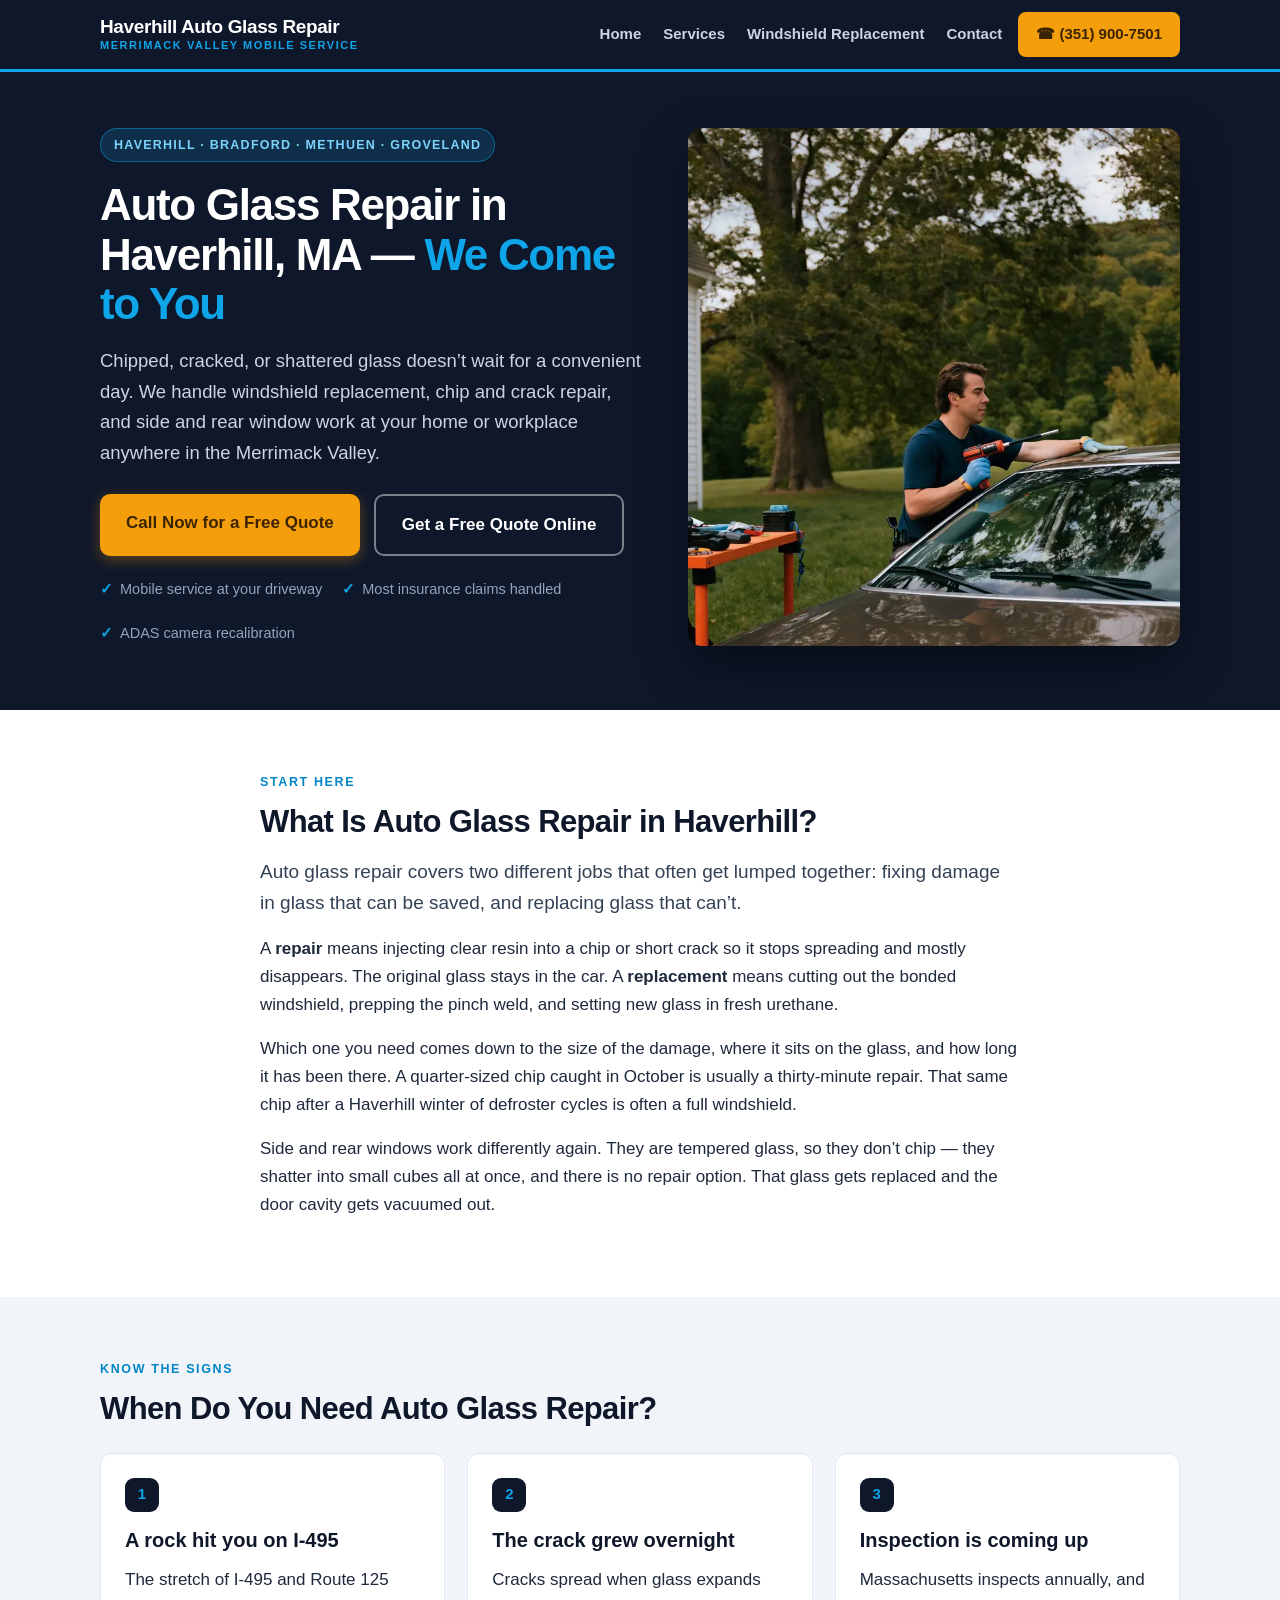
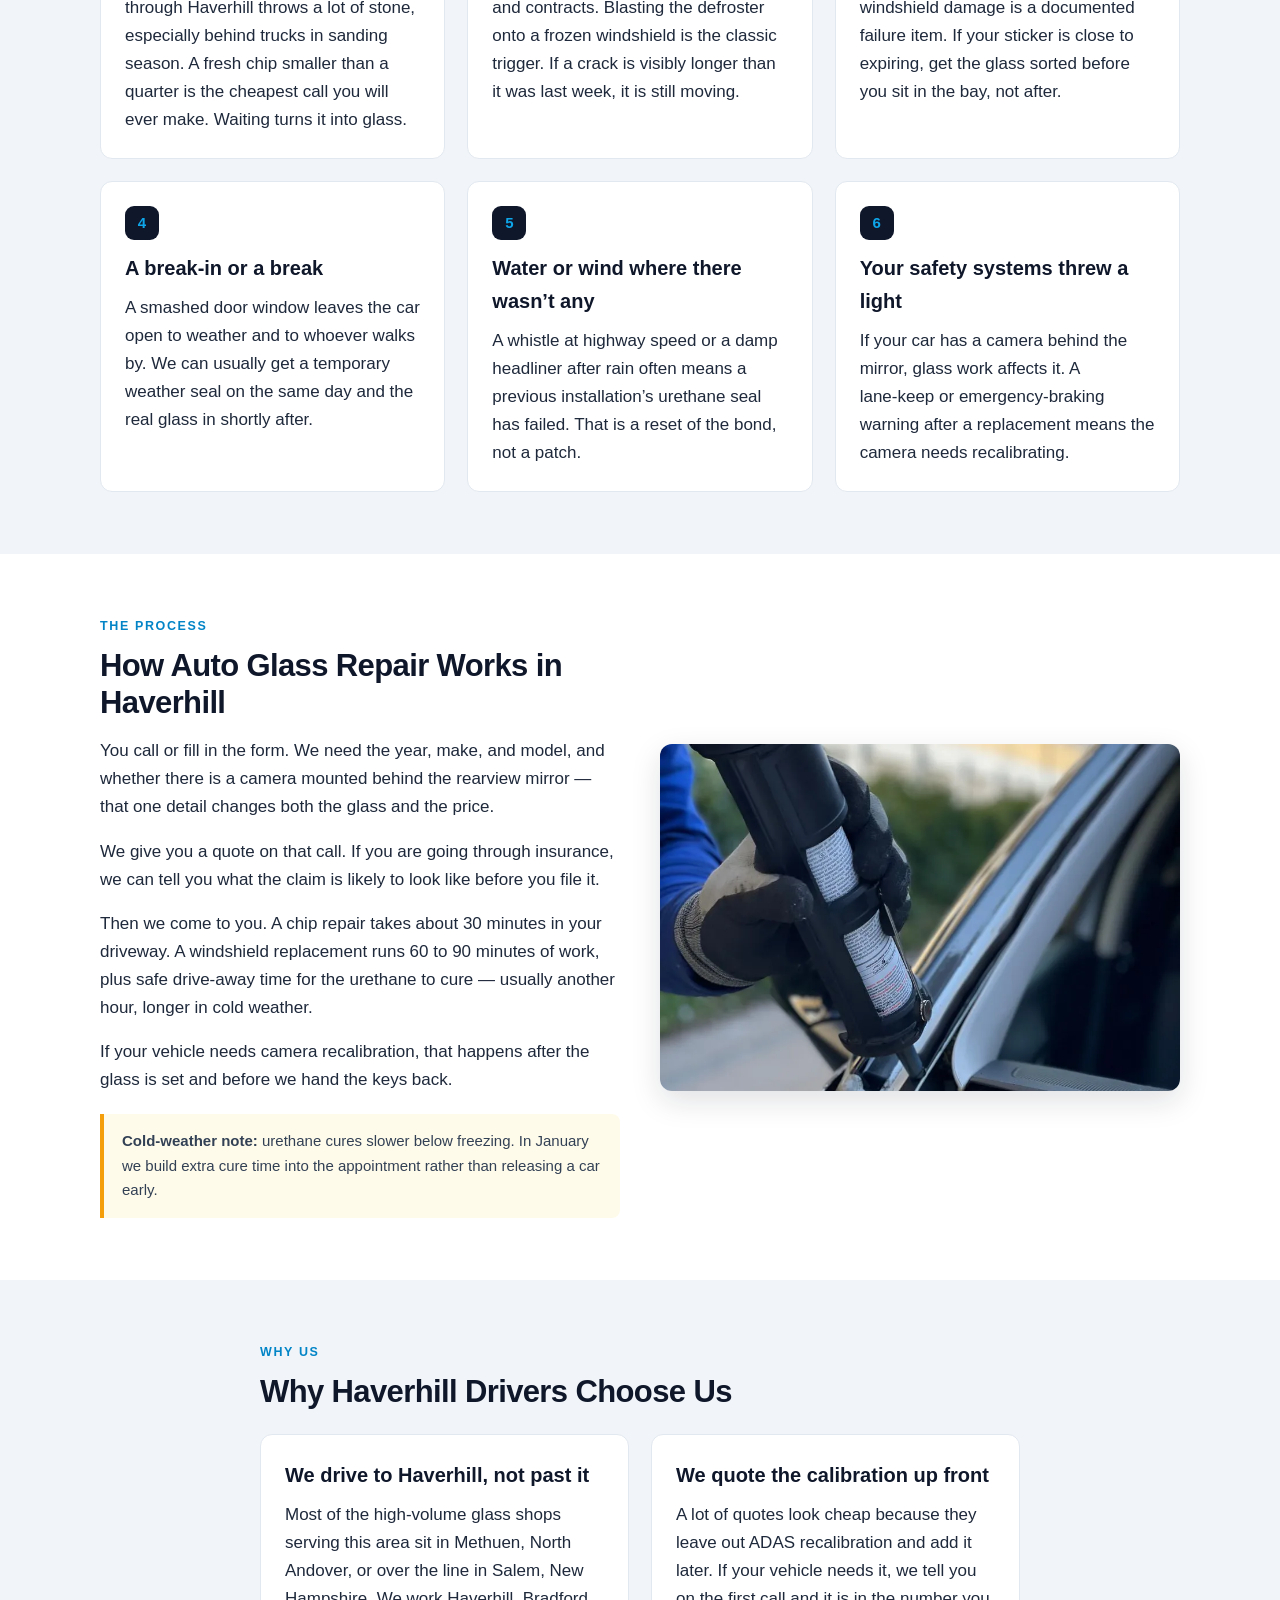
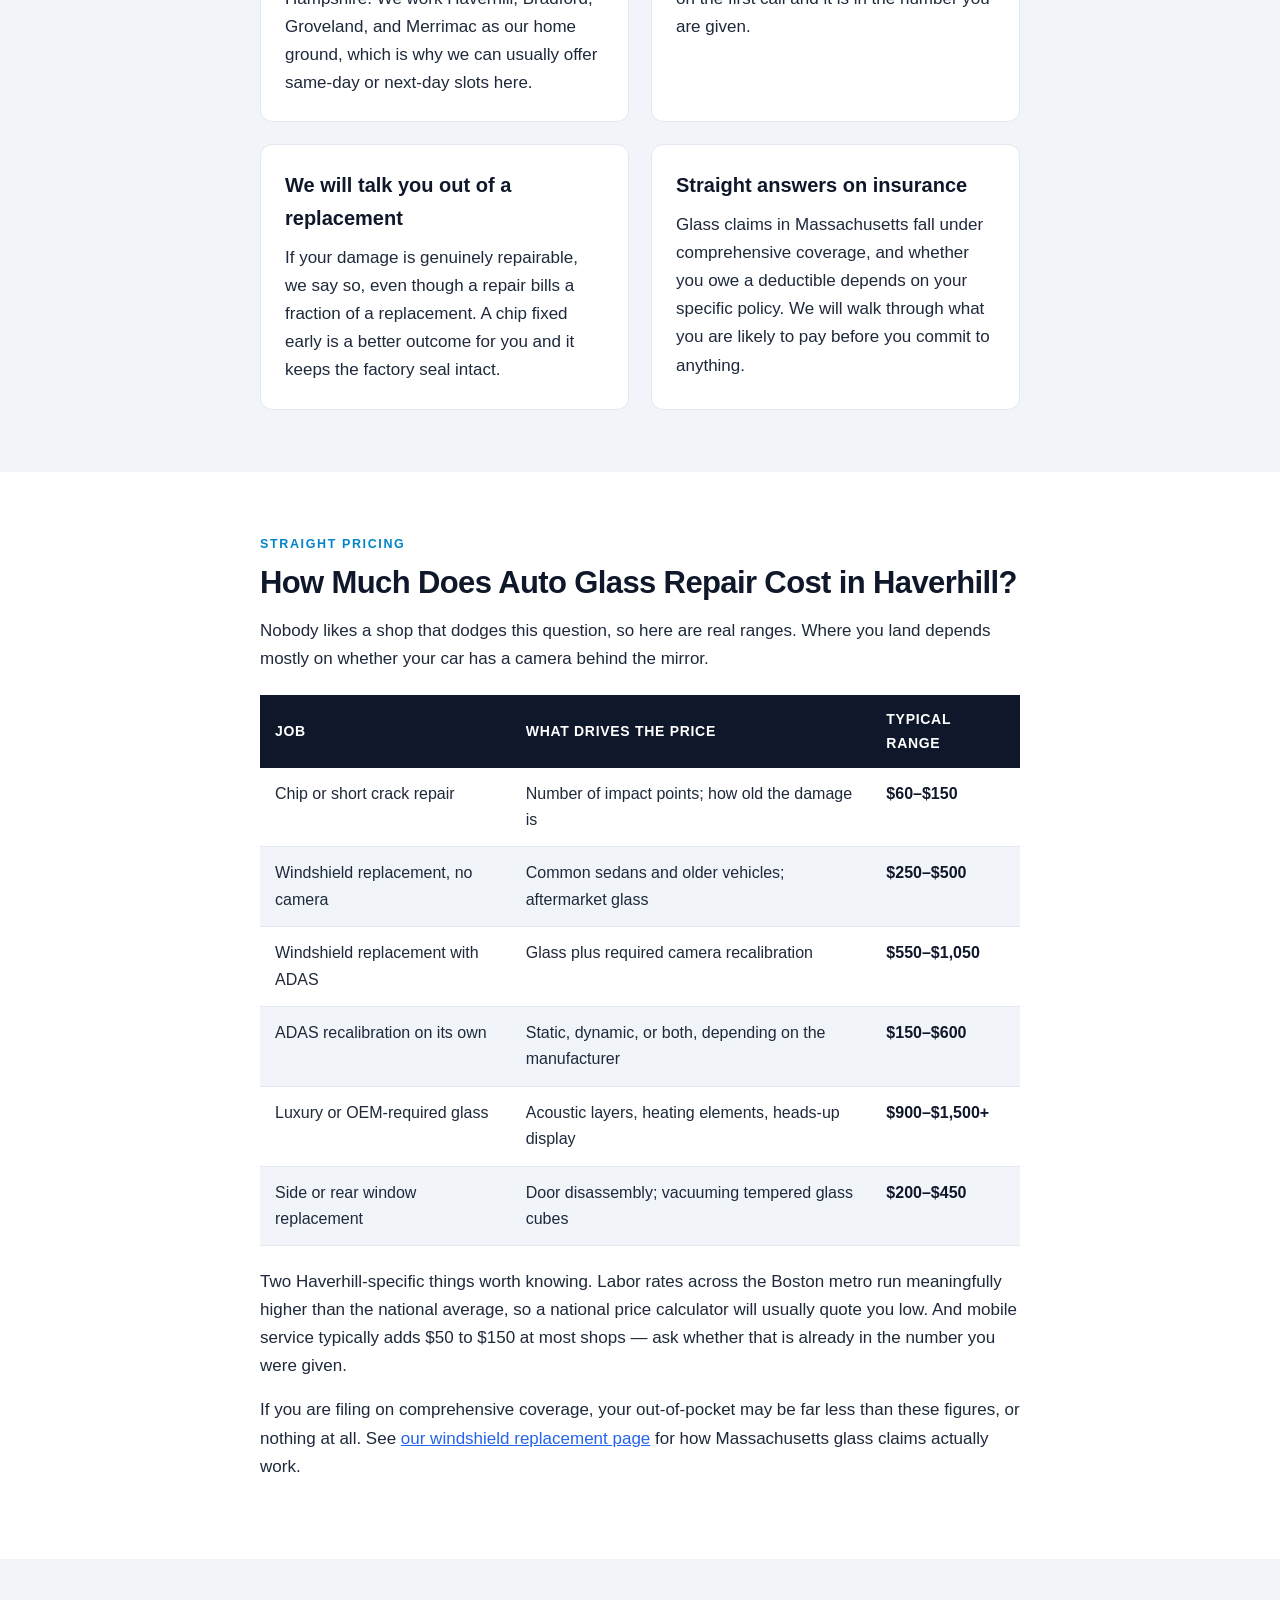
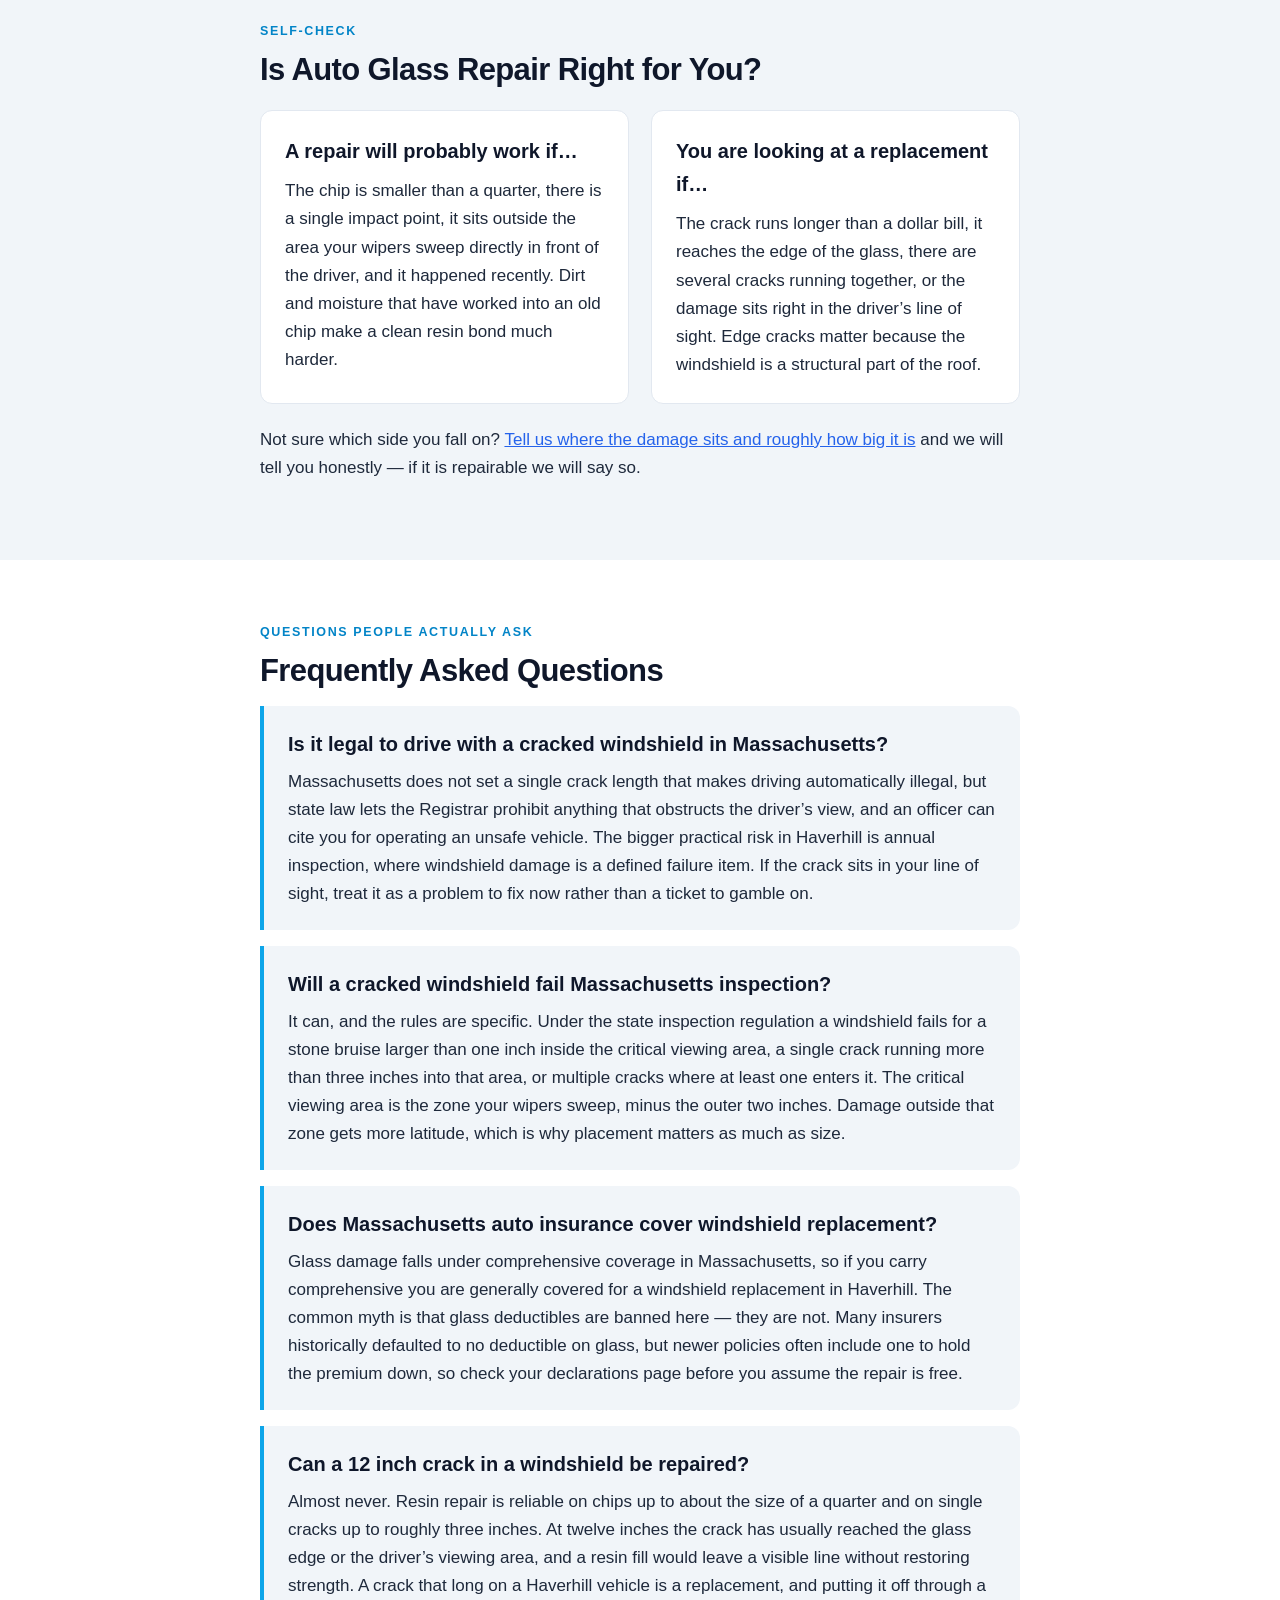
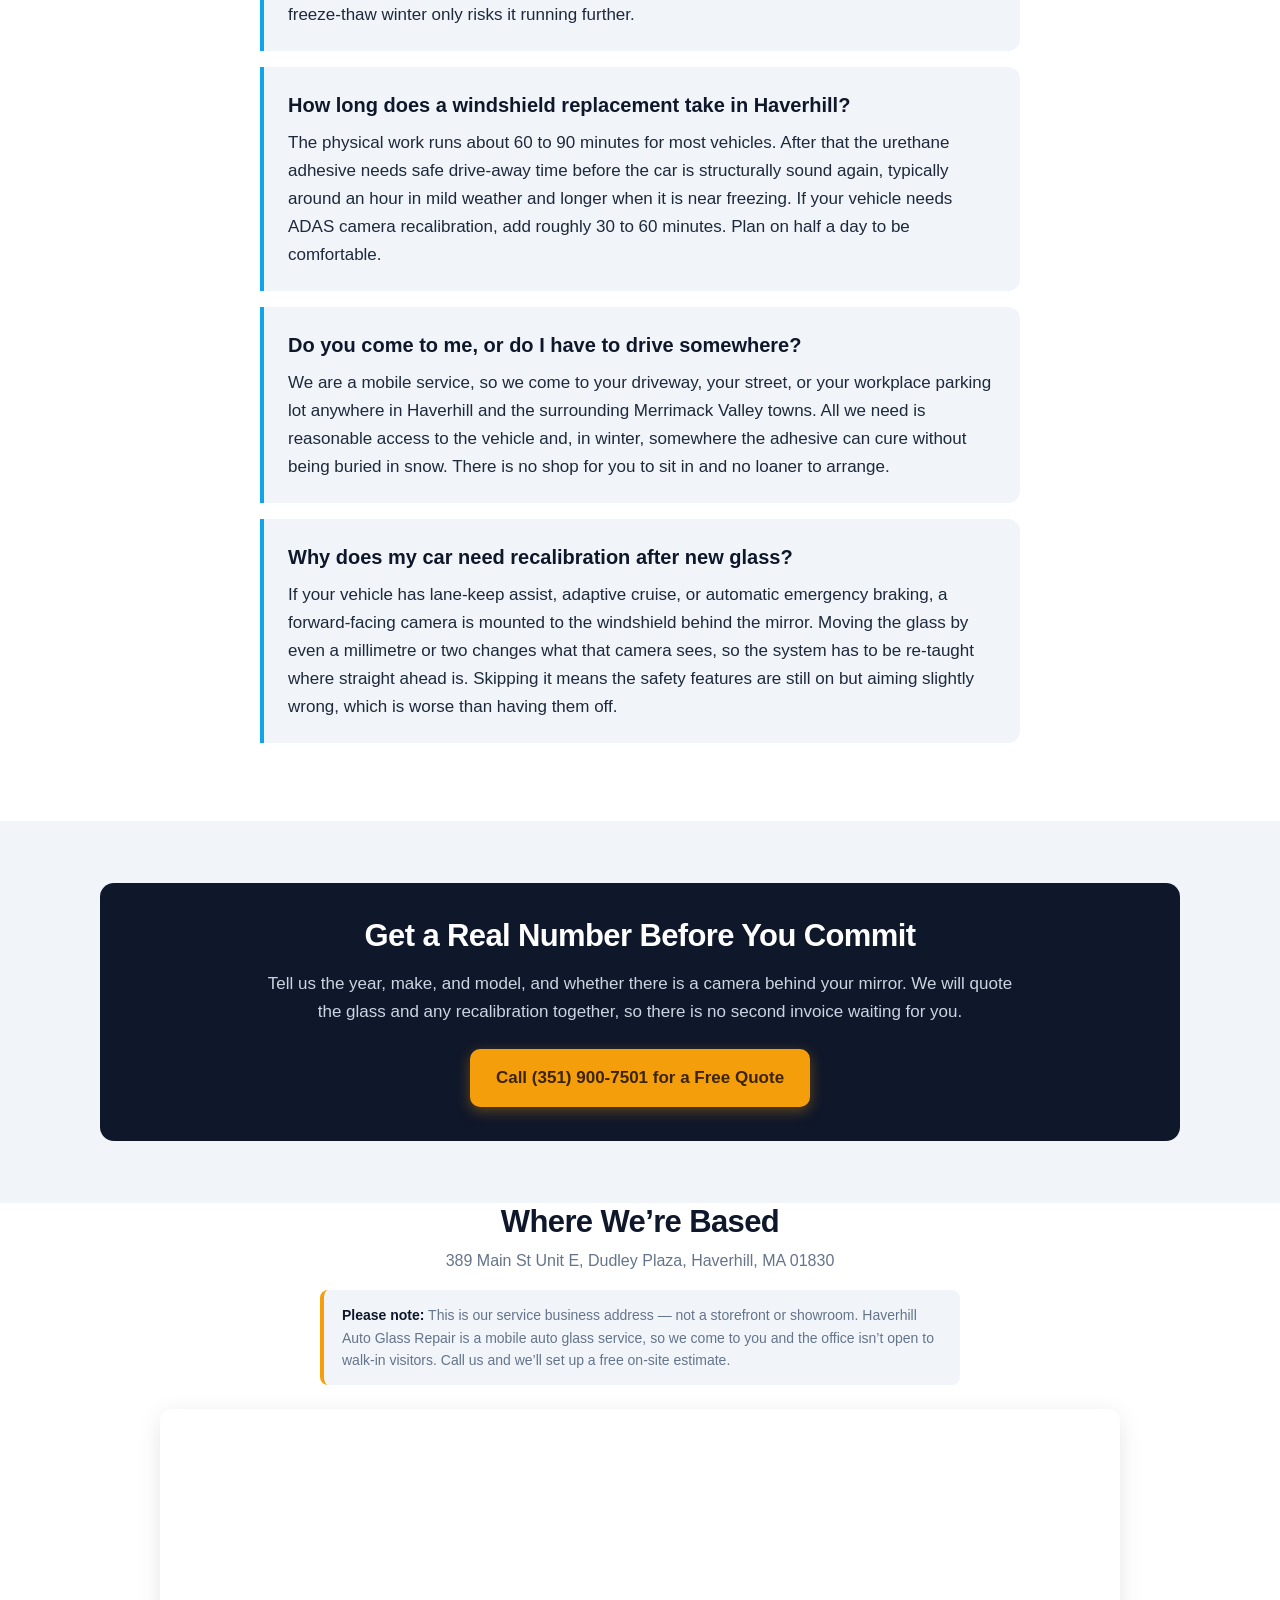
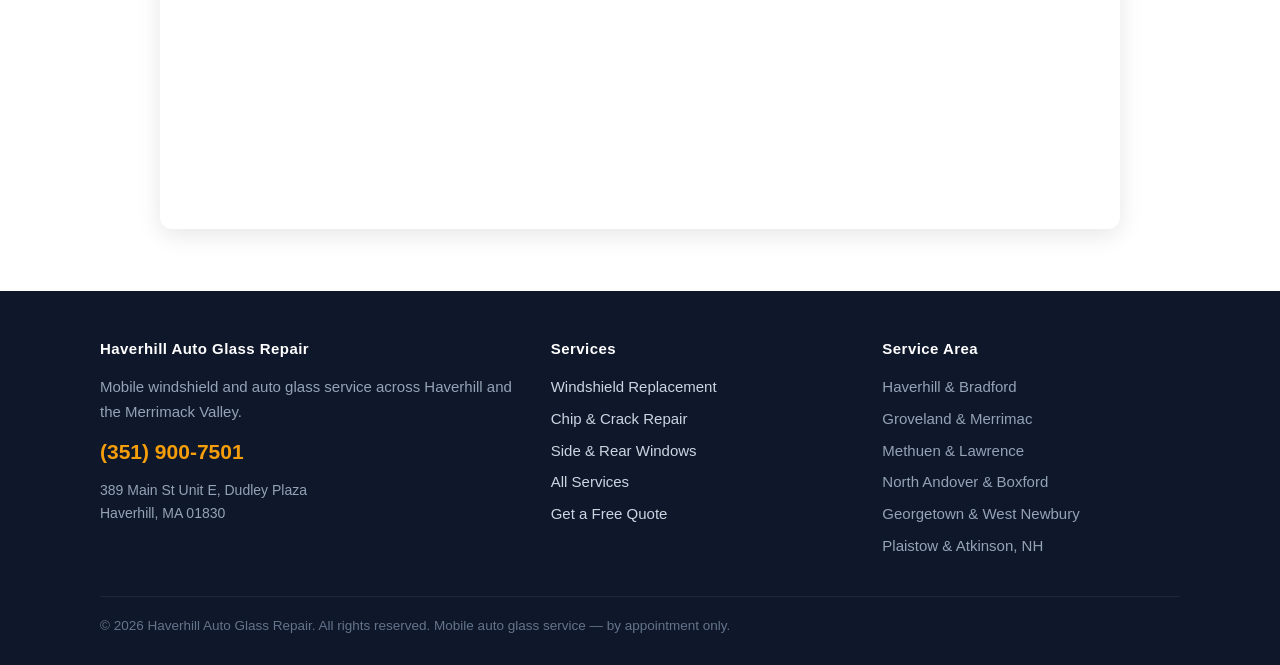
==== commit 2dd28123: "Remove send-photos calls to action; form has no file upload" ====
--- a/index.html
+++ b/index.html
@@ -33,7 +33,7 @@
       <p class="lede">Chipped, cracked, or shattered glass doesn&rsquo;t wait for a convenient day. We handle windshield replacement, chip and crack repair, and side and rear window work at your home or workplace anywhere in the Merrimack Valley.</p>
       <div class="hero-cta">
         <a class="btn btn-call" href="tel:+13519007501">Call Now for a Free Quote</a>
-        <a class="btn btn-ghost" href="contact.html">Send Photos of the Damage</a>
+        <a class="btn btn-ghost" href="contact.html">Get a Free Quote Online</a>
       </div>
       <ul class="hero-pts">
         <li>Mobile service at your driveway</li>
@@ -106,7 +106,7 @@
       <div>
         <p class="kicker">The Process</p>
         <h2>How Auto Glass Repair Works in Haverhill</h2>
-        <p>You call or send a photo. We need the year, make, and model, and whether there is a camera mounted behind the rearview mirror &mdash; that one detail changes both the glass and the price.</p>
+        <p>You call or fill in the form. We need the year, make, and model, and whether there is a camera mounted behind the rearview mirror &mdash; that one detail changes both the glass and the price.</p>
         <p>We give you a quote on that call. If you are going through insurance, we can tell you what the claim is likely to look like before you file it.</p>
         <p>Then we come to you. A chip repair takes about 30 minutes in your driveway. A windshield replacement runs 60 to 90 minutes of work, plus safe drive&#8209;away time for the urethane to cure &mdash; usually another hour, longer in cold weather.</p>
         <p>If your vehicle needs camera recalibration, that happens after the glass is set and before we hand the keys back.</p>
@@ -180,7 +180,7 @@
         <p>The crack runs longer than a dollar bill, it reaches the edge of the glass, there are several cracks running together, or the damage sits right in the driver&rsquo;s line of sight. Edge cracks matter because the windshield is a structural part of the roof.</p>
       </div>
     </div>
-    <p style="margin-top:22px">Not sure which side you fall on? Take a photo with something for scale &mdash; a coin next to the damage works &mdash; and <a href="contact.html">send it over</a>. We will tell you honestly, and if it is repairable we will say so.</p>
+    <p style="margin-top:22px">Not sure which side you fall on? <a href="contact.html">Tell us where the damage sits and roughly how big it is</a> and we will tell you honestly &mdash; if it is repairable we will say so.</p>
   </div>
 </section>
 
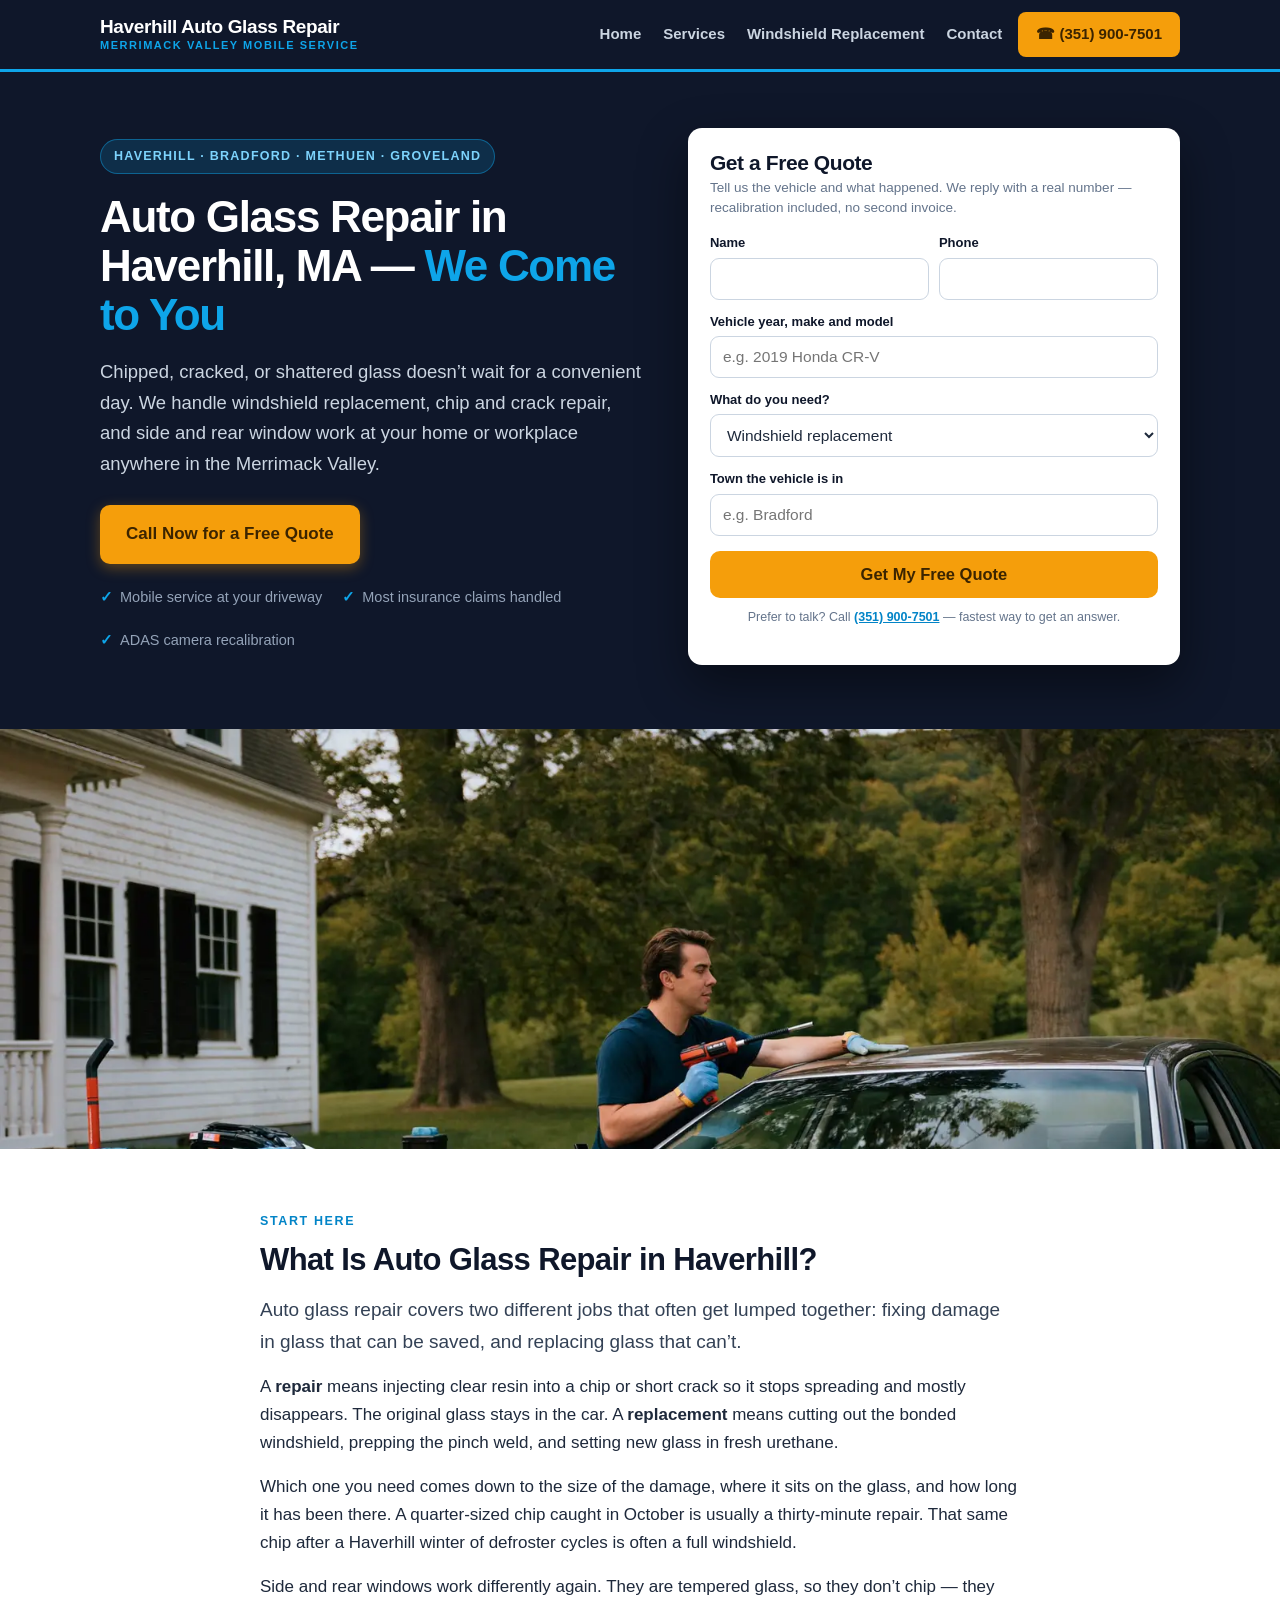
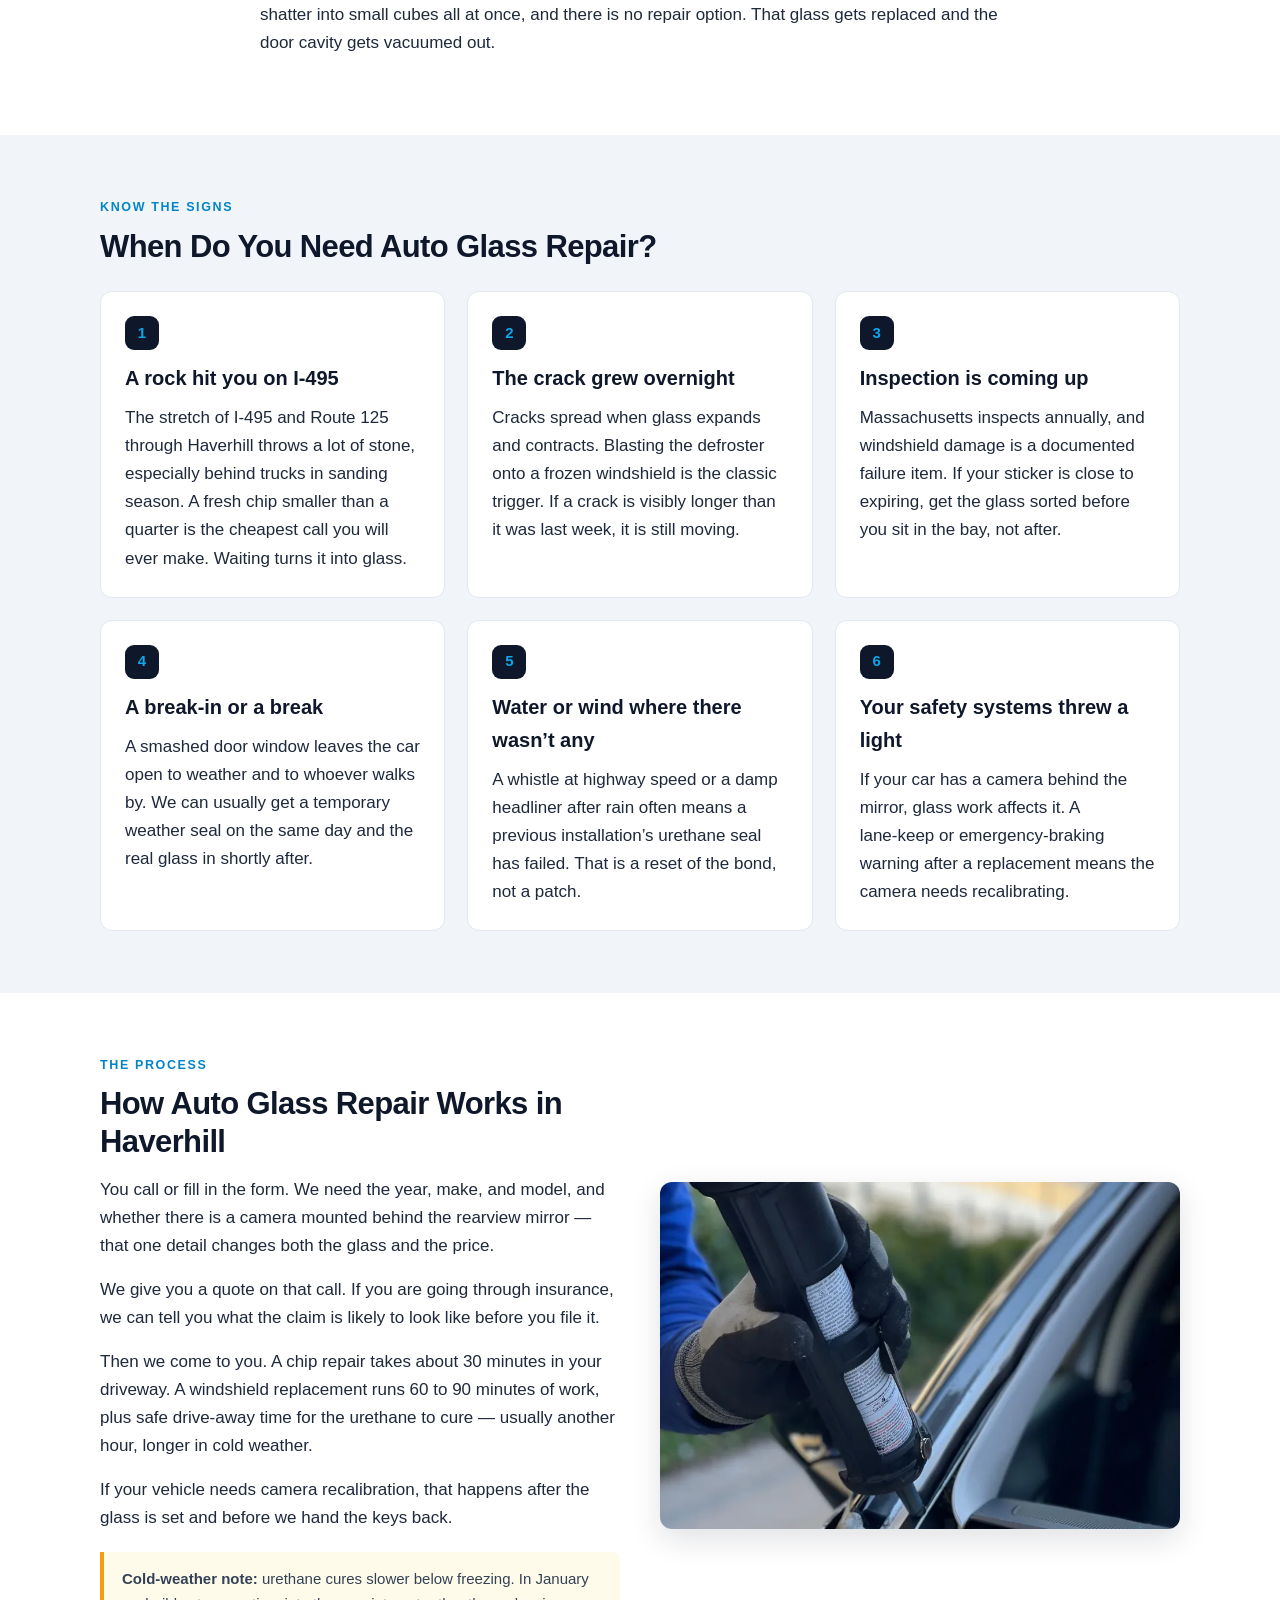
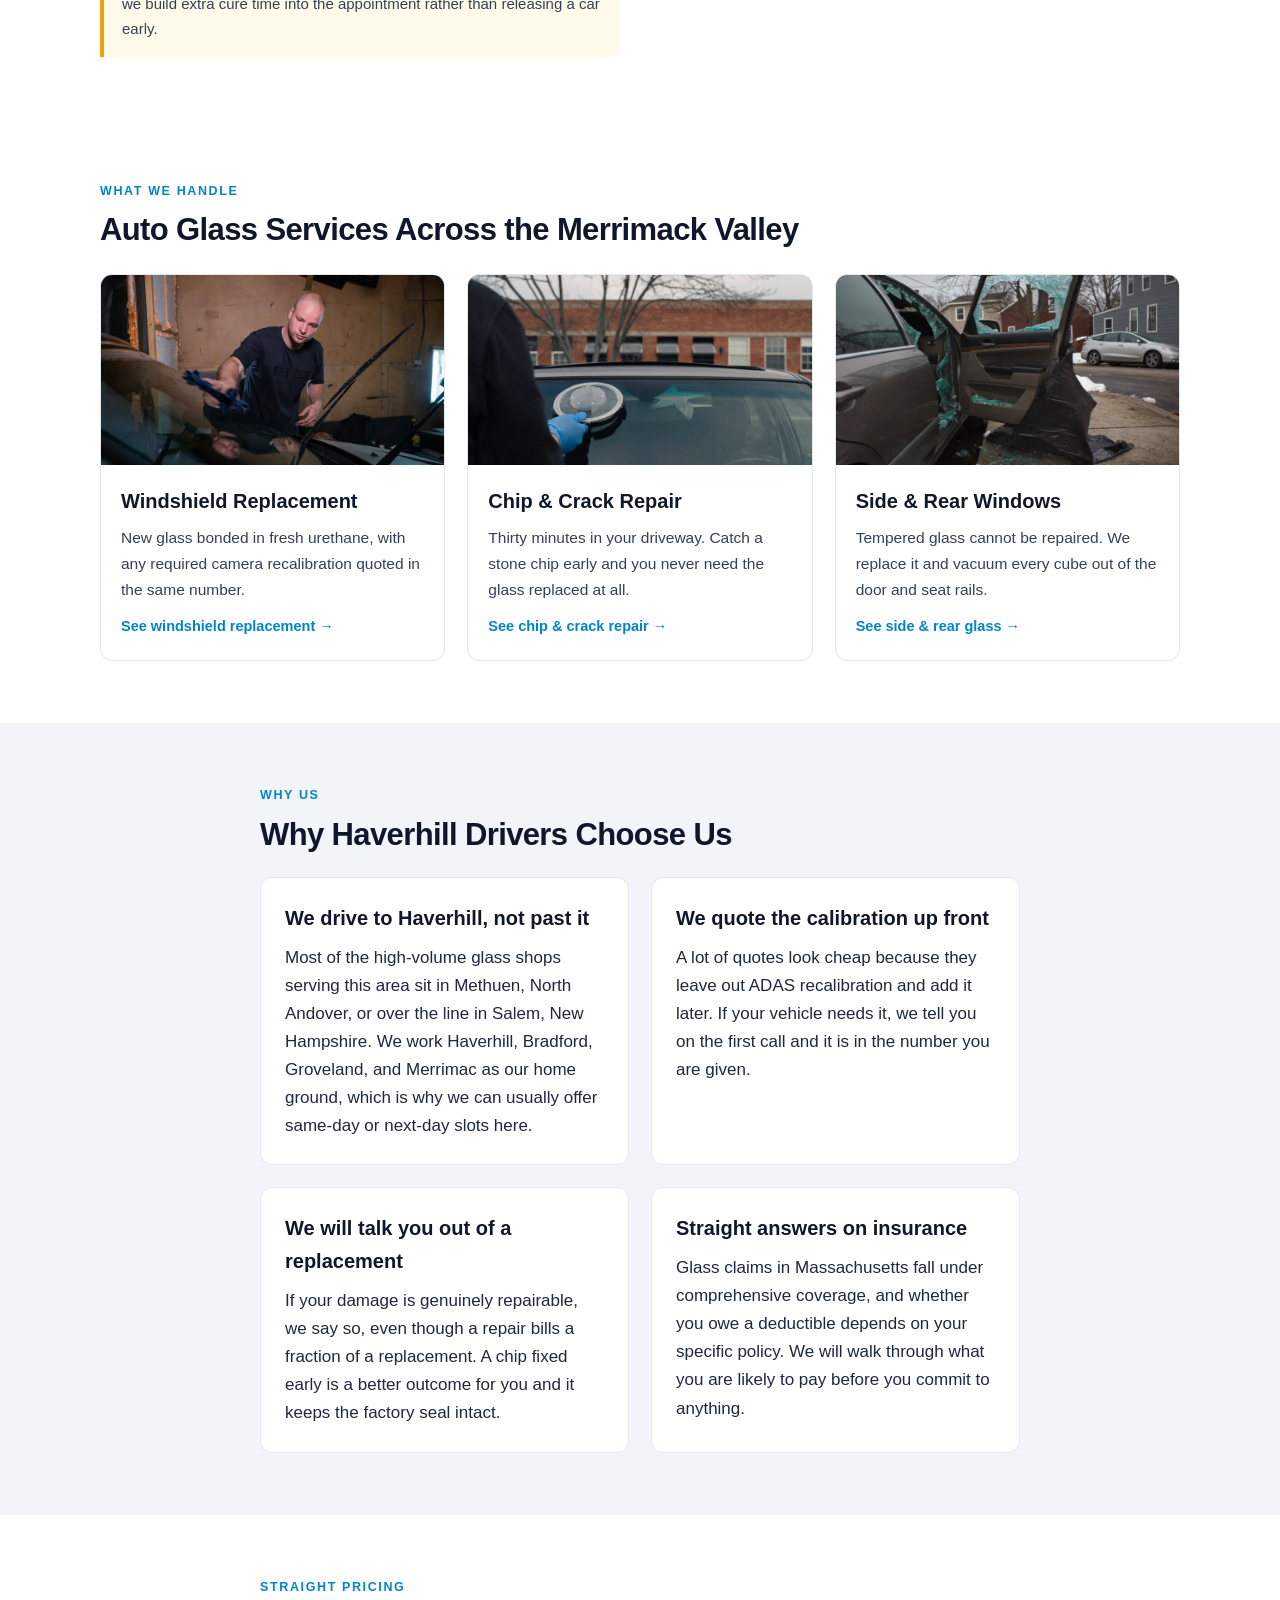
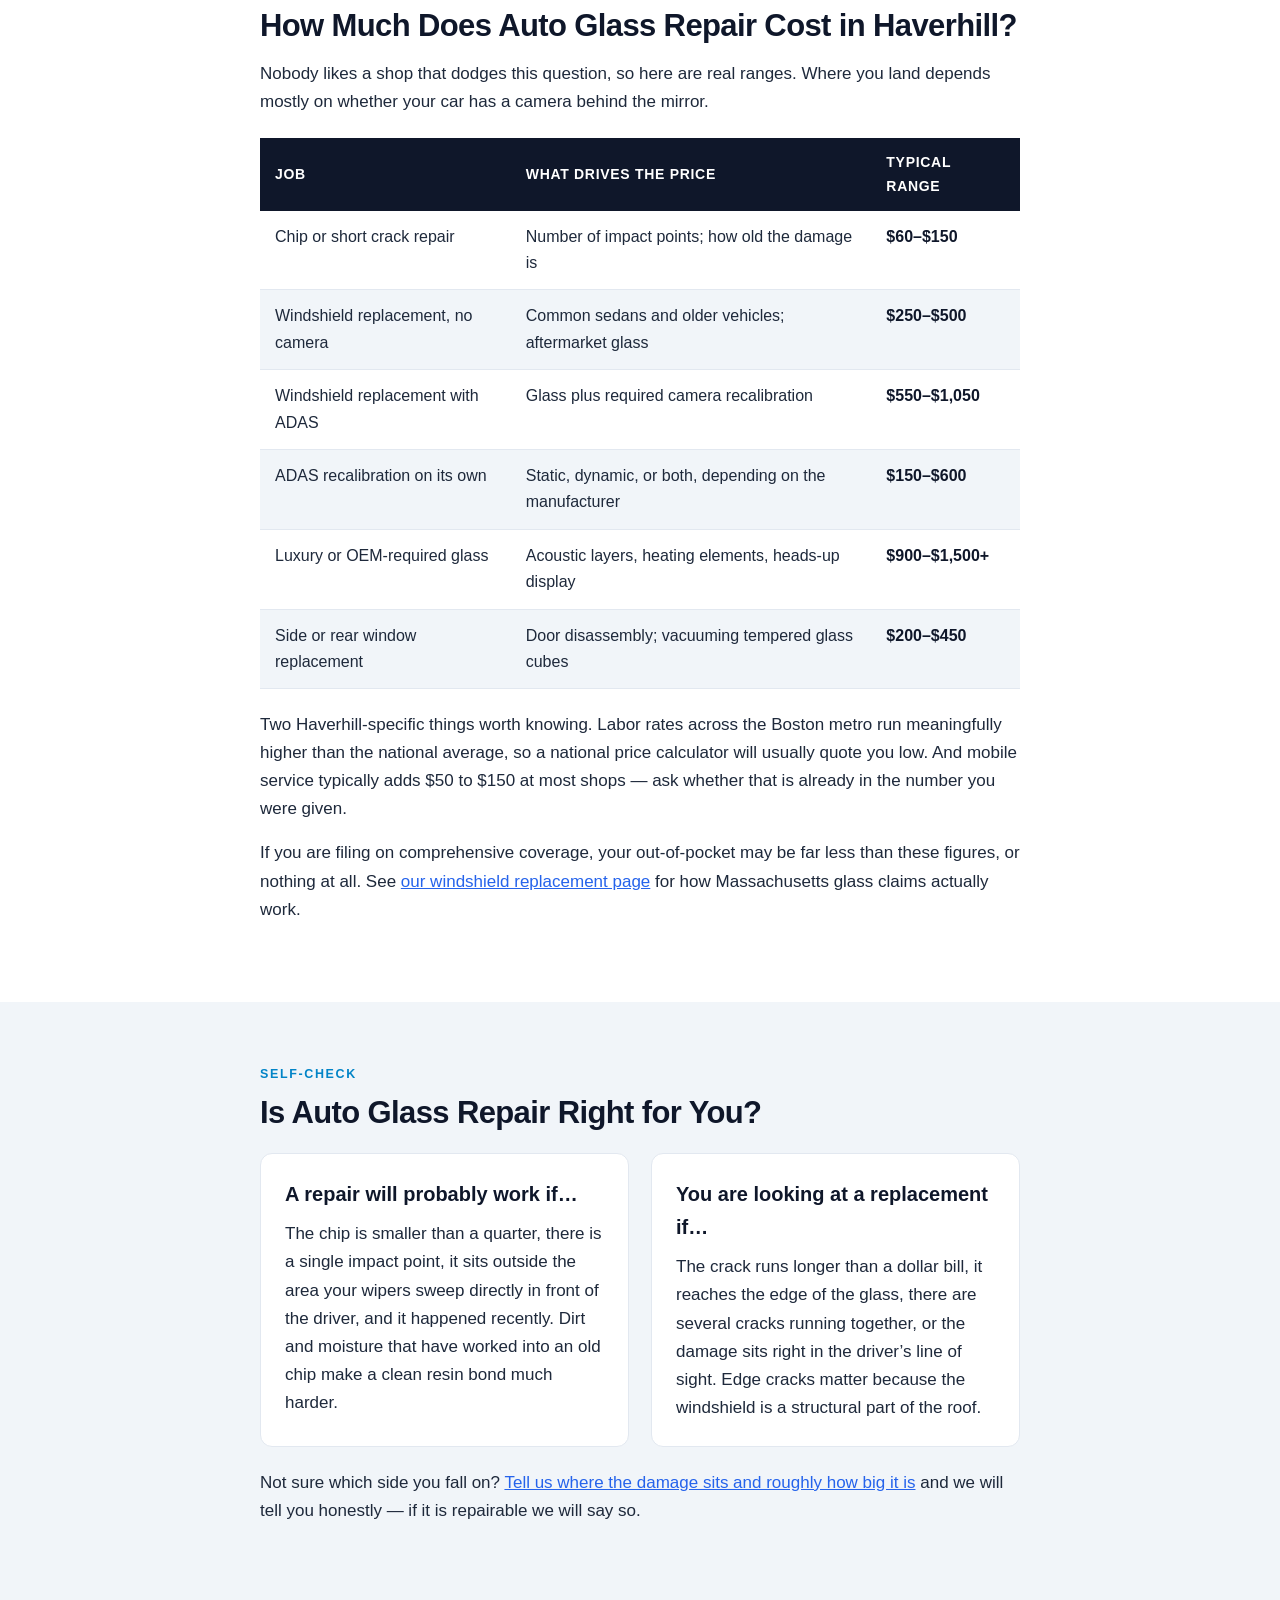
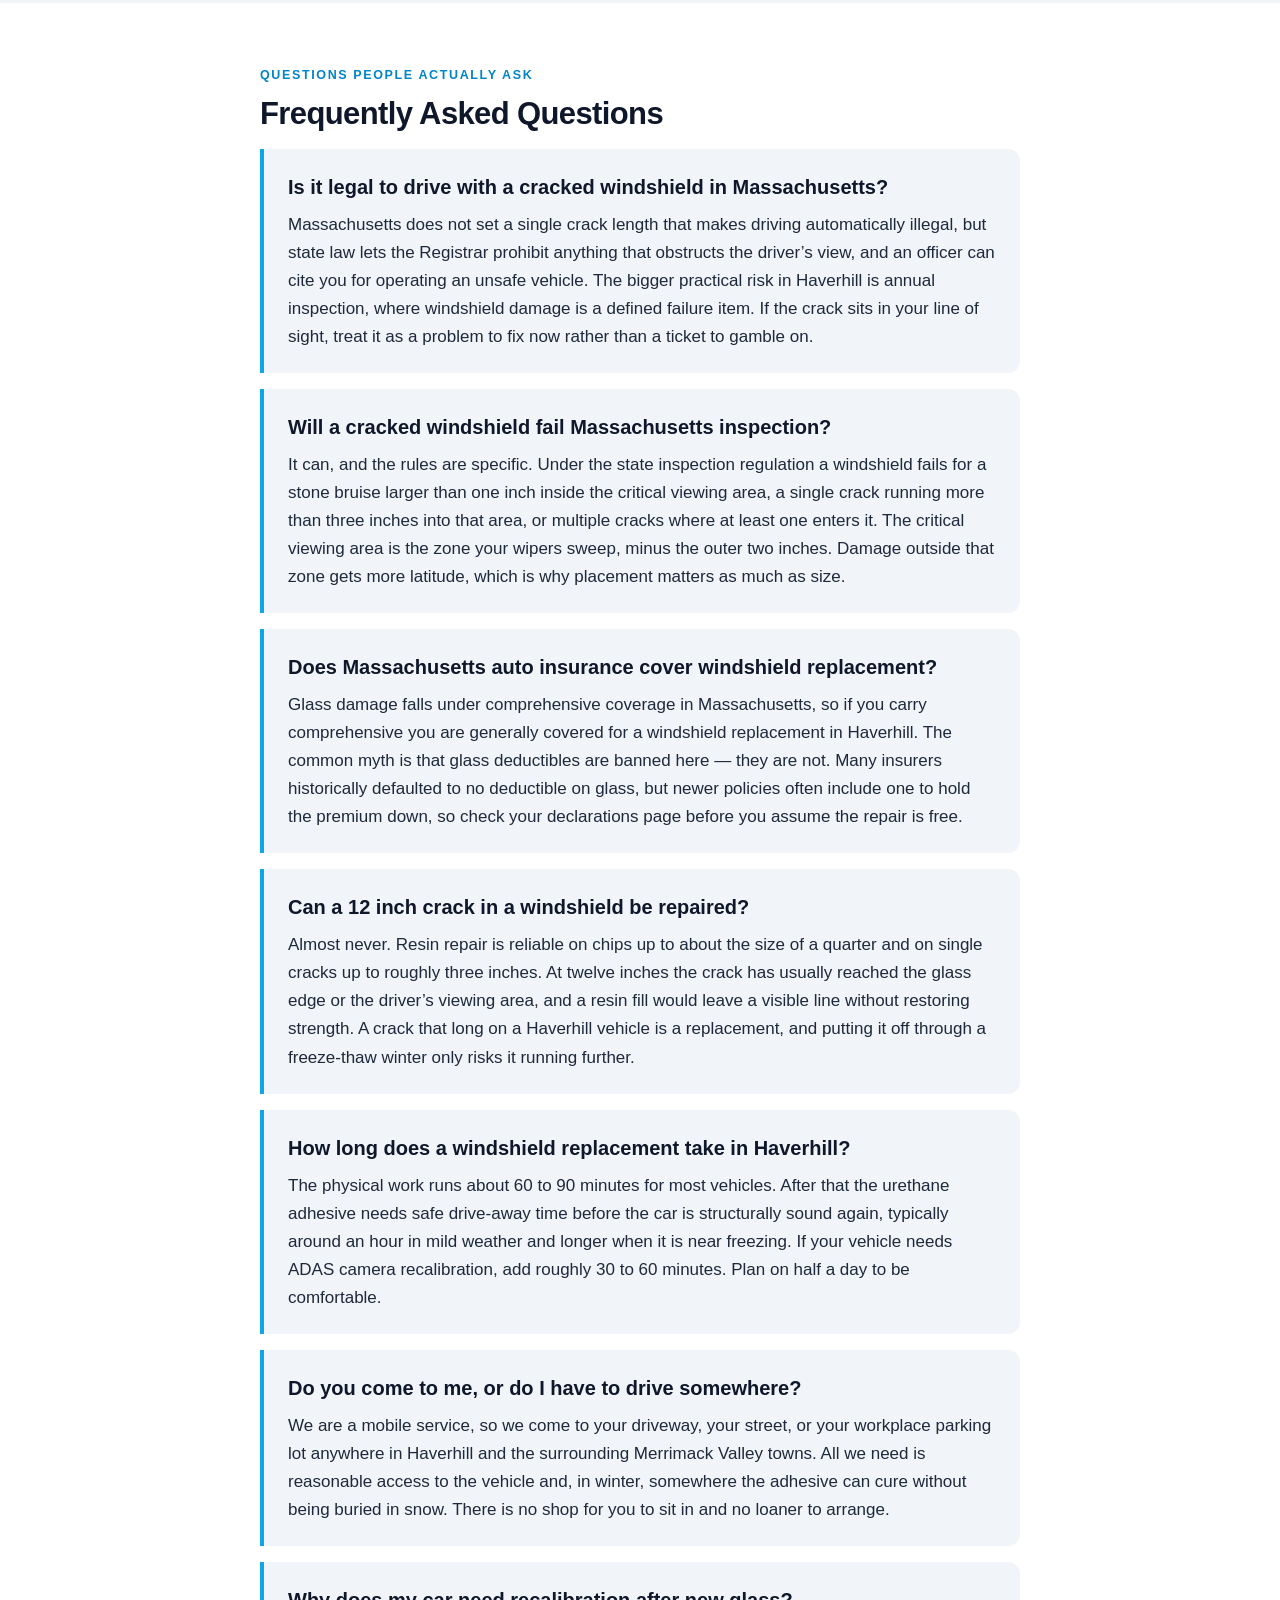
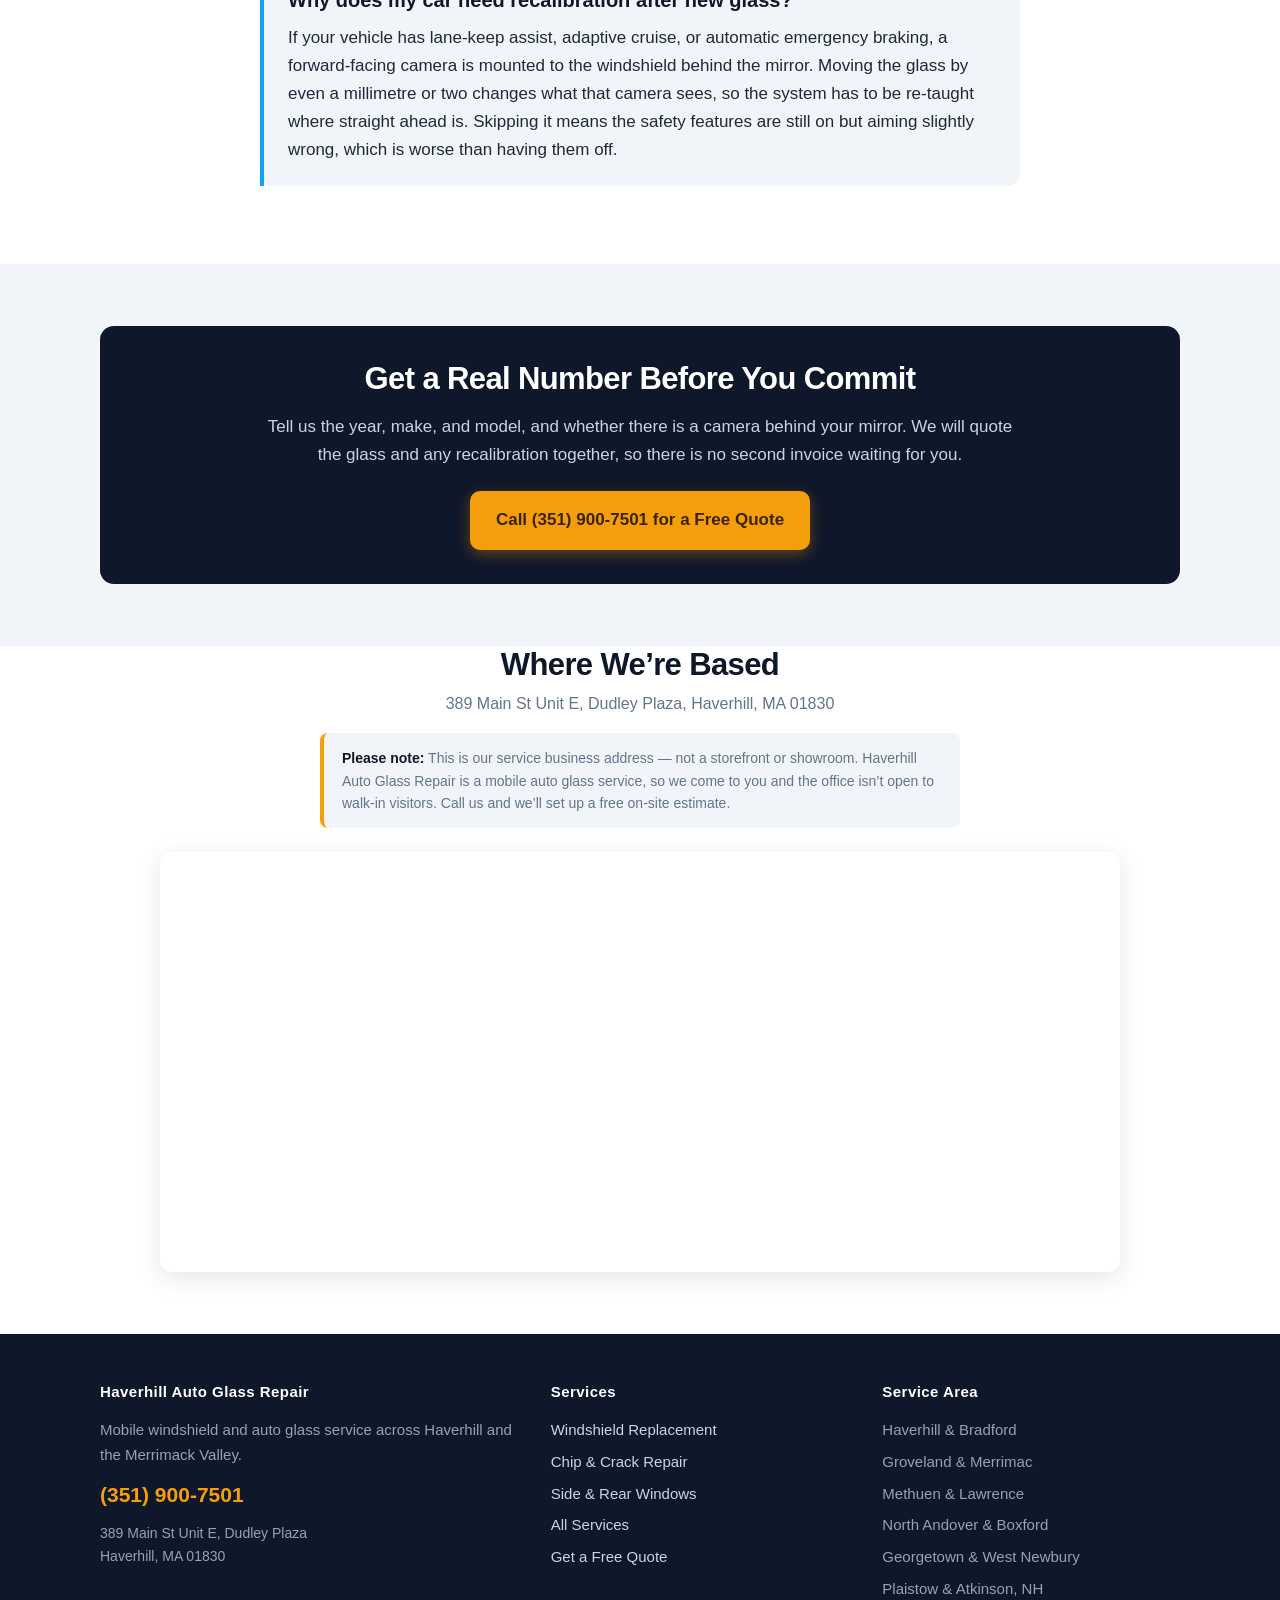
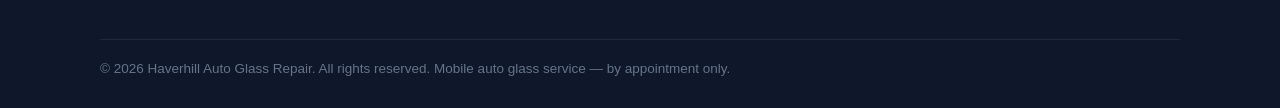
==== commit 4824390f: "Add quote form to every page hero; homepage now has 5 images plus a services grid" ====
--- a/index.html
+++ b/index.html
@@ -33,7 +33,6 @@
       <p class="lede">Chipped, cracked, or shattered glass doesn&rsquo;t wait for a convenient day. We handle windshield replacement, chip and crack repair, and side and rear window work at your home or workplace anywhere in the Merrimack Valley.</p>
       <div class="hero-cta">
         <a class="btn btn-call" href="tel:+13519007501">Call Now for a Free Quote</a>
-        <a class="btn btn-ghost" href="contact.html">Get a Free Quote Online</a>
       </div>
       <ul class="hero-pts">
         <li>Mobile service at your driveway</li>
@@ -41,11 +40,50 @@
         <li>ADAS camera recalibration</li>
       </ul>
     </div>
-    <div class="hero-img">
-      <img src="auto-glass-repair-haverhill-hero.webp" alt="Auto glass repair in Haverhill, MA" width="1600" height="900">
+    <div class="hero-form">
+      <h2>Get a Free Quote</h2>
+      <p class="sub">Tell us the vehicle and what happened. We reply with a real number &mdash; recalibration included, no second invoice.</p>
+      <form action="https://formspree.io/f/mnpqjaoy" method="POST">
+        <div class="row2">
+          <div class="field">
+            <label for="hf-name">Name</label>
+            <input type="text" id="hf-name" name="name" required>
+          </div>
+          <div class="field">
+            <label for="hf-phone">Phone</label>
+            <input type="tel" id="hf-phone" name="phone" required>
+          </div>
+        </div>
+        <div class="field">
+          <label for="hf-vehicle">Vehicle year, make and model</label>
+          <input type="text" id="hf-vehicle" name="vehicle" placeholder="e.g. 2019 Honda CR-V" required>
+        </div>
+        <div class="field">
+          <label for="hf-service">What do you need?</label>
+          <select id="hf-service" name="service">
+            <option>Windshield replacement</option>
+            <option>Windshield chip or crack repair</option>
+            <option>Side or rear window replacement</option>
+            <option>ADAS camera recalibration</option>
+            <option>Not sure &mdash; please advise</option>
+          </select>
+        </div>
+        <div class="field">
+          <label for="hf-town">Town the vehicle is in</label>
+          <input type="text" id="hf-town" name="town" placeholder="e.g. Bradford" required>
+        </div>
+        <input type="text" name="_gotcha" style="display:none" tabindex="-1">
+        <button type="submit" class="submit">Get My Free Quote</button>
+      </form>
+      <p class="hero-note">Prefer to talk? Call <a href="tel:+13519007501">(351) 900-7501</a> &mdash; fastest way to get an answer.</p>
     </div>
   </div>
 </header>
+
+<!-- IMAGE BAND -->
+<div class="imgband">
+  <img src="auto-glass-repair-haverhill-hero.webp" alt="Mobile auto glass repair in Haverhill, MA" width="1600" height="900">
+</div>
 
 <!-- WHAT IS IT -->
 <section class="section">
@@ -113,6 +151,40 @@
         <div class="note" style="margin-top:20px"><strong>Cold-weather note:</strong> urethane cures slower below freezing. In January we build extra cure time into the appointment rather than releasing a car early.</div>
       </div>
       <div><img src="windshield-urethane-seal-haverhill.webp" alt="Windshield installation in Haverhill, MA" width="900" height="600"></div>
+    </div>
+  </div>
+</section>
+
+<!-- SERVICES GRID -->
+<section class="section">
+  <div class="wrap">
+    <p class="kicker">What We Handle</p>
+    <h2>Auto Glass Services Across the Merrimack Valley</h2>
+    <div class="grid g3" style="margin-top:26px">
+      <a class="svc-card" href="windshield-replacement-haverhill-ma.html">
+        <img src="windshield-replacement-haverhill.webp" alt="Windshield replacement in Haverhill, MA" width="900" height="600">
+        <div class="body">
+          <h3>Windshield Replacement</h3>
+          <p>New glass bonded in fresh urethane, with any required camera recalibration quoted in the same number.</p>
+          <span class="more">See windshield replacement &rarr;</span>
+        </div>
+      </a>
+      <a class="svc-card" href="windshield-chip-crack-repair-haverhill-ma.html">
+        <img src="windshield-chip-repair-haverhill.webp" alt="Windshield chip repair in Haverhill, MA" width="1600" height="1066">
+        <div class="body">
+          <h3>Chip &amp; Crack Repair</h3>
+          <p>Thirty minutes in your driveway. Catch a stone chip early and you never need the glass replaced at all.</p>
+          <span class="more">See chip &amp; crack repair &rarr;</span>
+        </div>
+      </a>
+      <a class="svc-card" href="side-rear-window-replacement-haverhill-ma.html">
+        <img src="side-window-replacement-haverhill.webp" alt="Side window replacement in Haverhill, MA" width="1600" height="1066">
+        <div class="body">
+          <h3>Side &amp; Rear Windows</h3>
+          <p>Tempered glass cannot be repaired. We replace it and vacuum every cube out of the door and seat rails.</p>
+          <span class="more">See side &amp; rear glass &rarr;</span>
+        </div>
+      </a>
     </div>
   </div>
 </section>
--- a/styles.css
+++ b/styles.css
@@ -155,3 +155,29 @@
   .ctable{font-size:14.5px}
   .ctable th,.ctable td{padding:10px}
 }
+
+/* ---------- HERO QUOTE FORM (above the fold, every page) ---------- */
+.hero-form{background:#fff;border-radius:14px;padding:22px;box-shadow:0 20px 50px rgba(0,0,0,.45)}
+.hero-form h2{font-size:21px;margin-bottom:3px;color:var(--ink)}
+.hero-form .sub{font-size:13.5px;color:var(--muted);margin-bottom:15px;line-height:1.45}
+.hero-form .field{margin-bottom:11px}
+.hero-form label{font-size:13px;margin-bottom:4px}
+.hero-form input,.hero-form select{padding:11px 12px;font-size:15.5px}
+.hero-form .row2{display:grid;grid-template-columns:1fr 1fr;gap:10px}
+.hero-form .submit{padding:14px;font-size:16.5px;margin-top:4px}
+.hero-note{font-size:12.5px;color:var(--muted);margin-top:10px;text-align:center;line-height:1.5}
+.hero-note a{color:var(--accent-dk);font-weight:700;text-decoration:underline}
+
+/* ---------- FULL-WIDTH IMAGE BAND ---------- */
+.imgband{position:relative;max-height:420px;overflow:hidden}
+.imgband img{width:100%;height:420px;object-fit:cover;object-position:center 42%}
+
+/* ---------- SERVICE CARD GRID (home) ---------- */
+.svc-card{background:#fff;border:1px solid var(--line);border-radius:12px;overflow:hidden;
+  display:flex;flex-direction:column;text-decoration:none;color:inherit}
+.svc-card img{width:100%;height:190px;object-fit:cover}
+.svc-card .body{padding:20px}
+.svc-card h3{margin-bottom:7px}
+.svc-card p{font-size:15.5px;color:var(--ink3);margin-bottom:10px}
+.svc-card .more{font-size:14.5px;font-weight:800;color:var(--accent-dk)}
+@media(max-width:900px){.imgband img{height:260px}.hero-form .row2{grid-template-columns:1fr}}
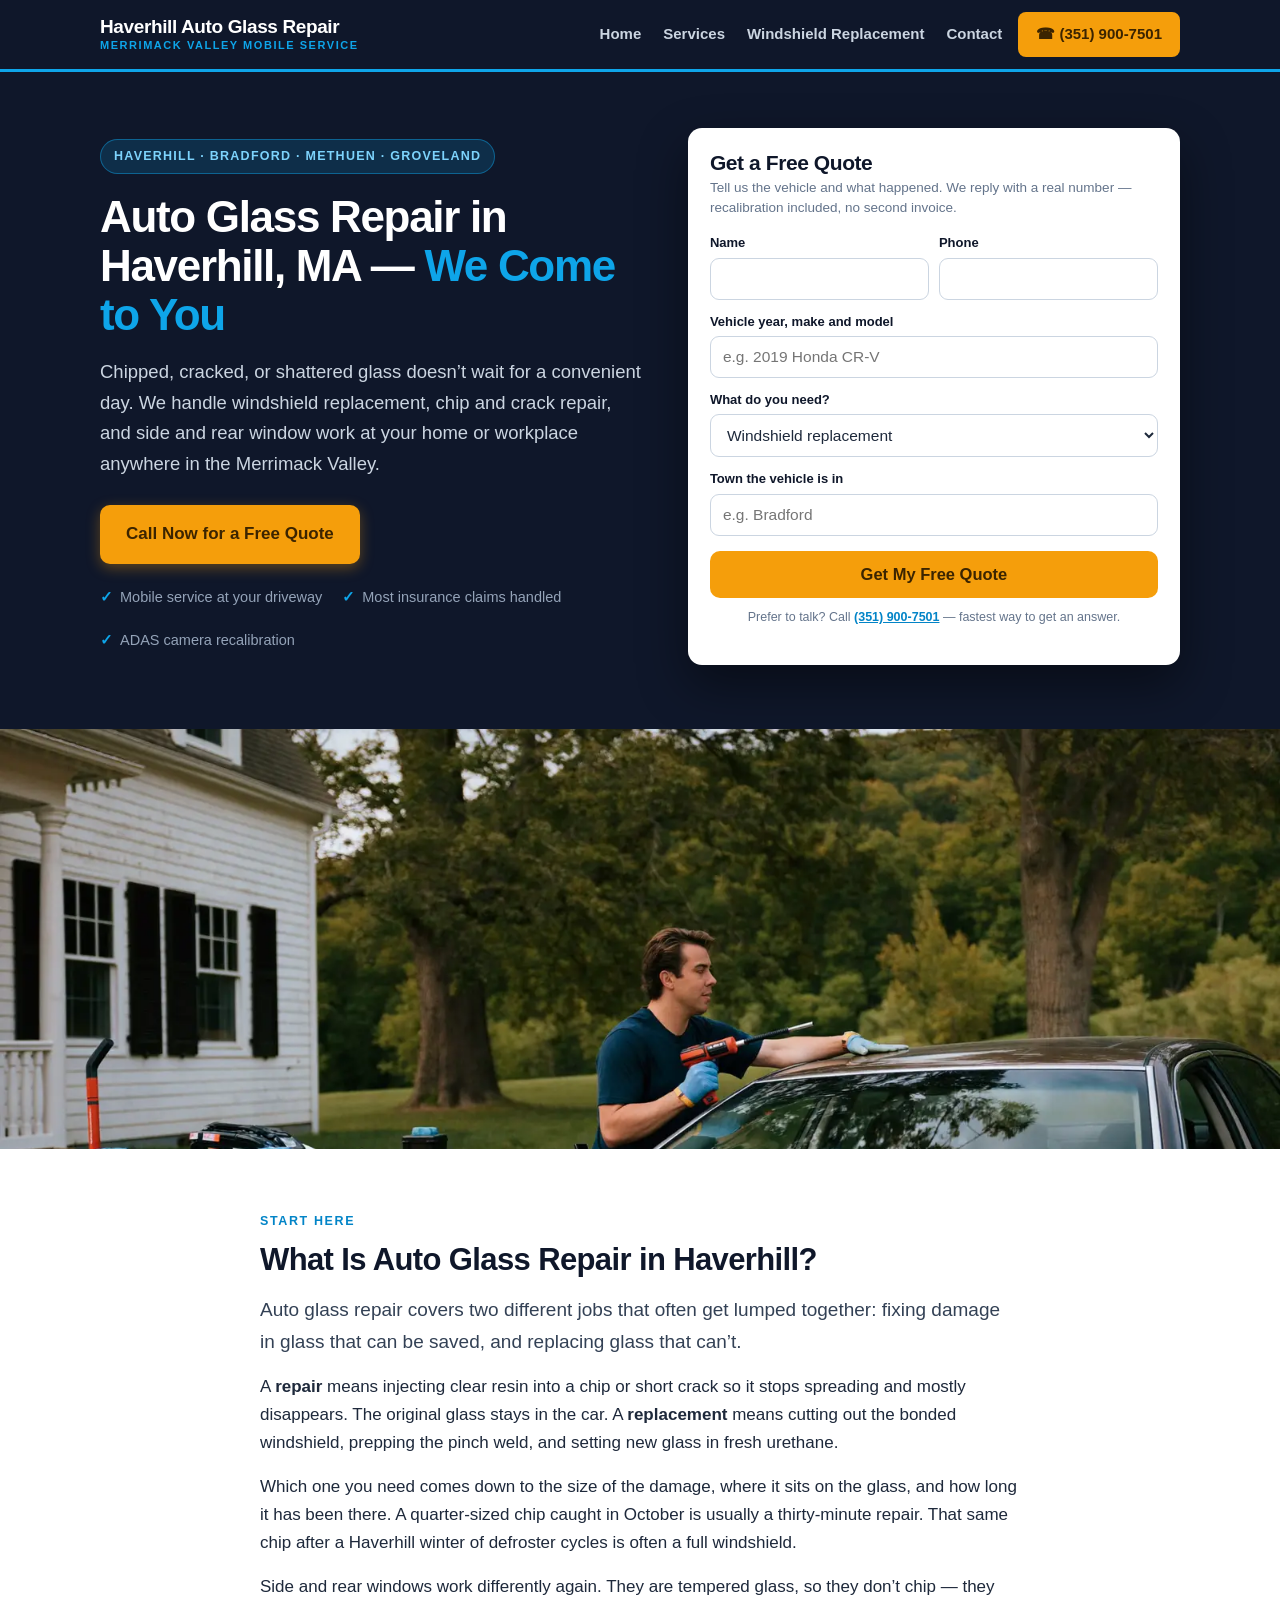
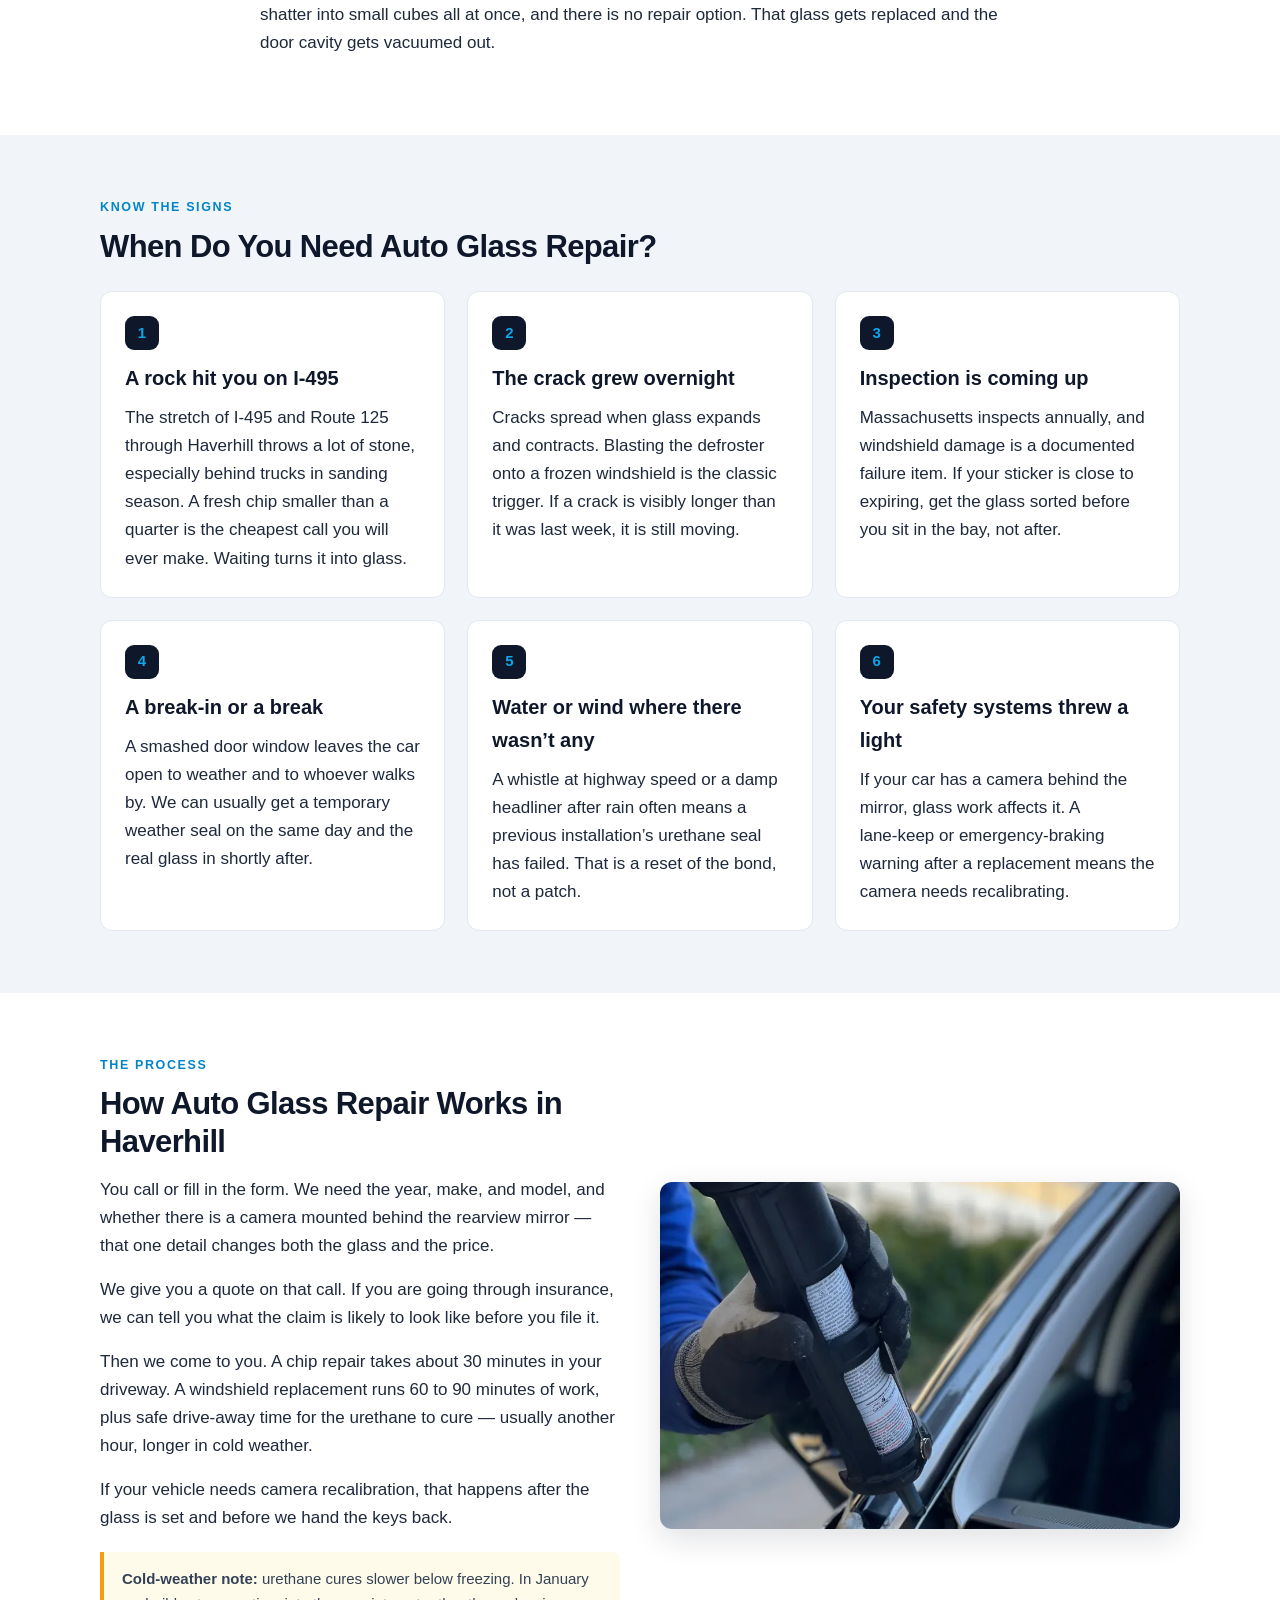
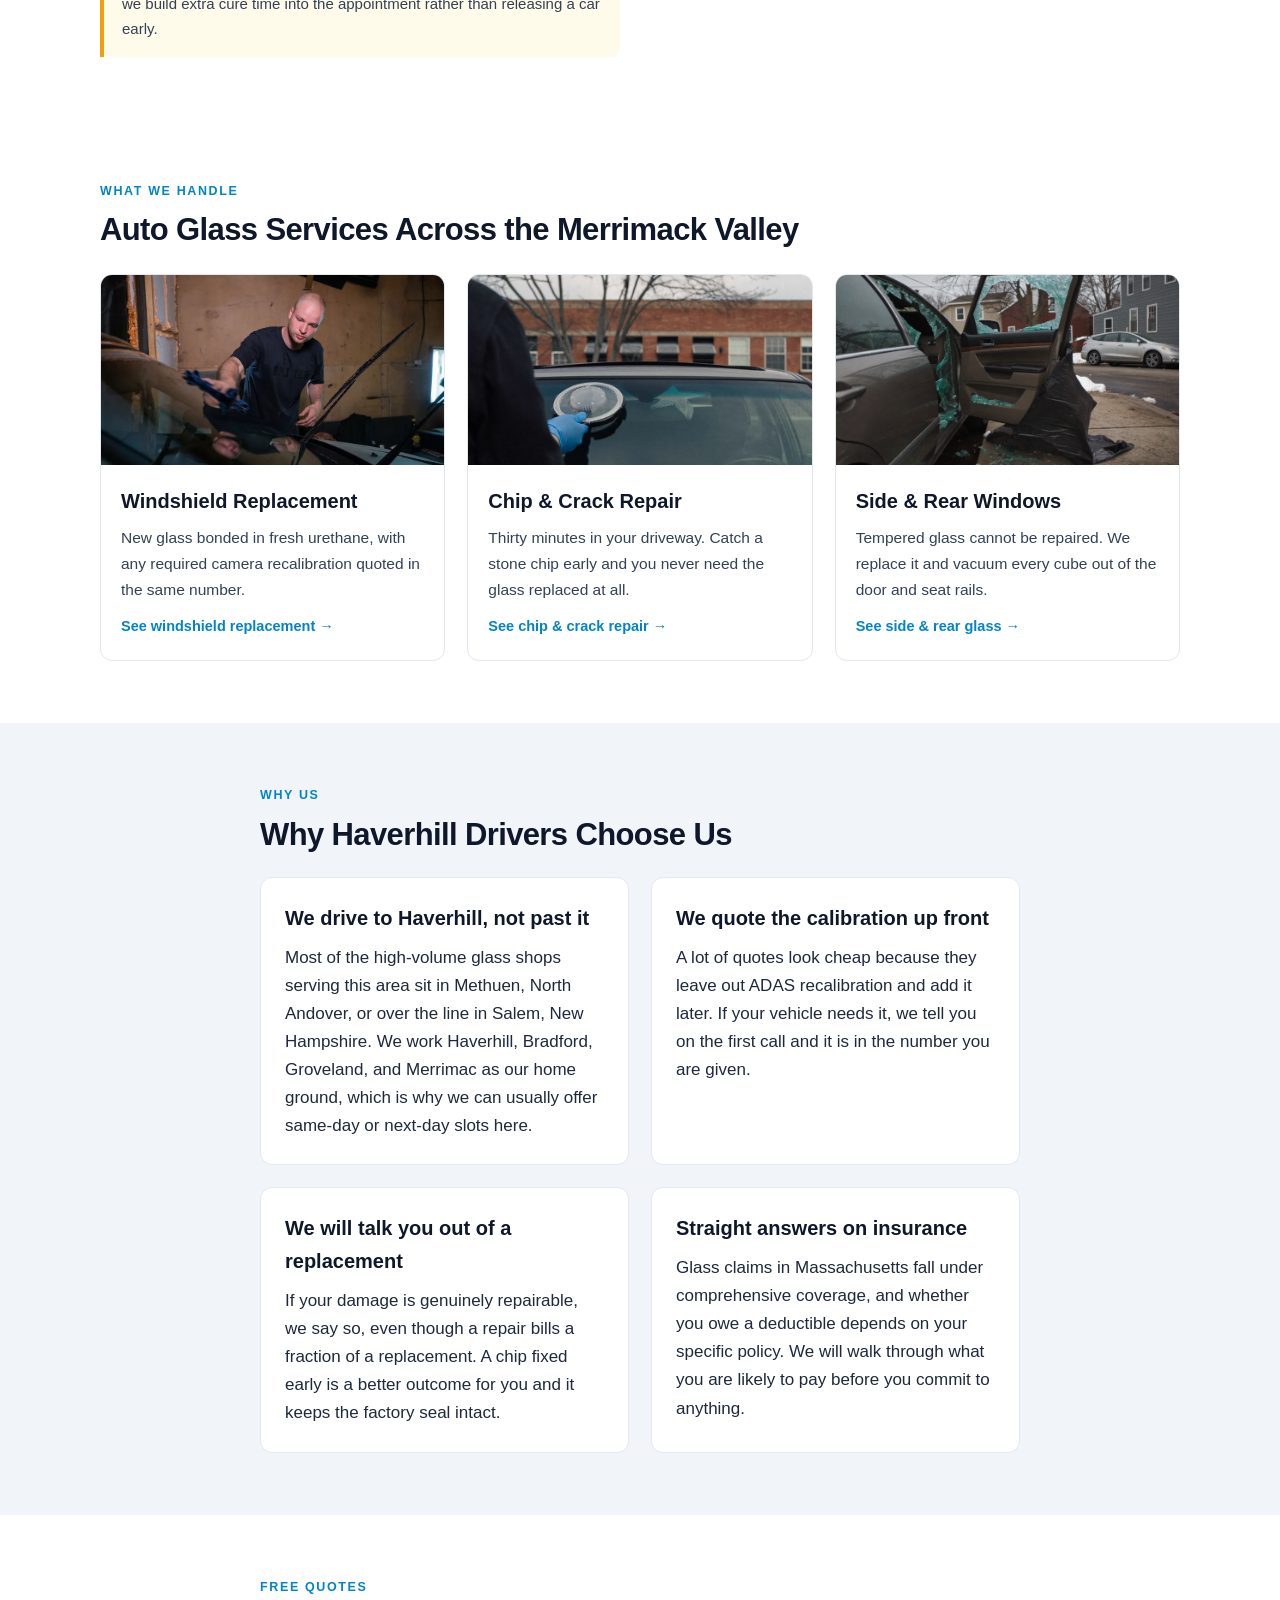
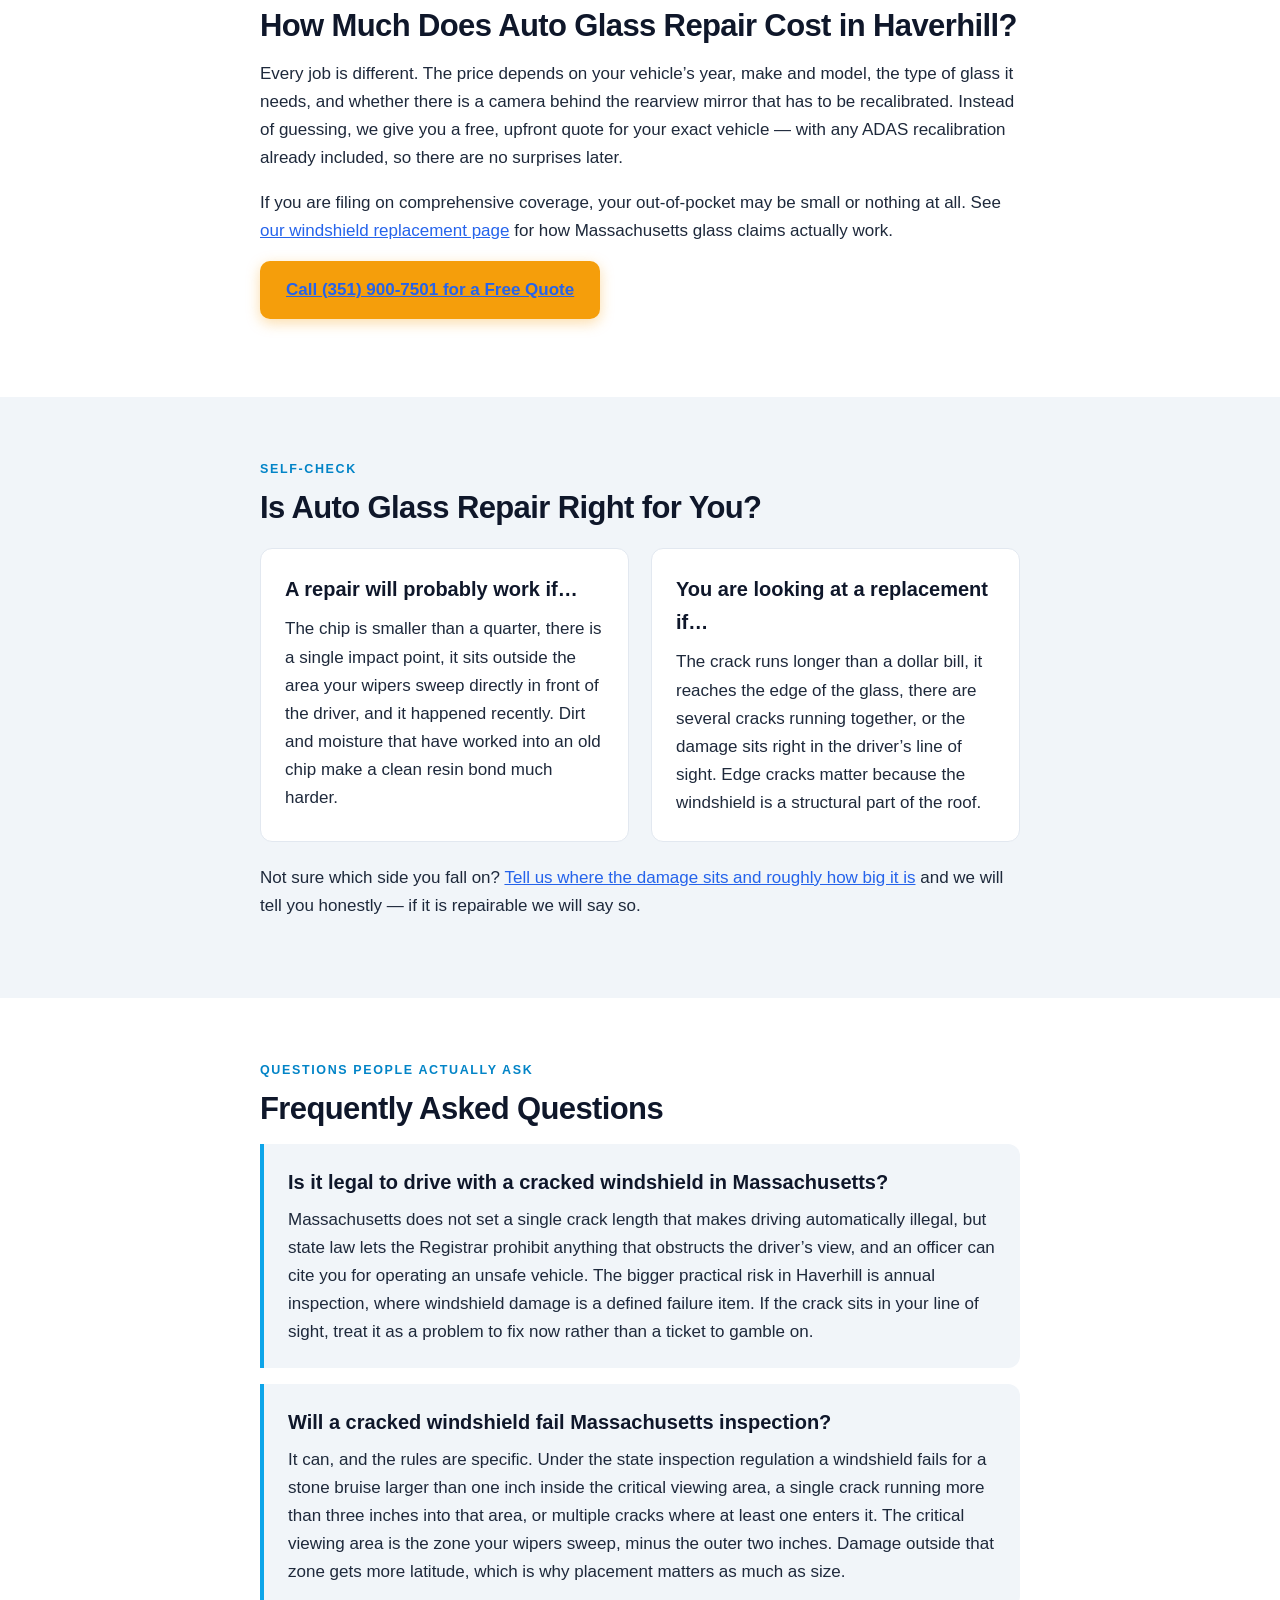
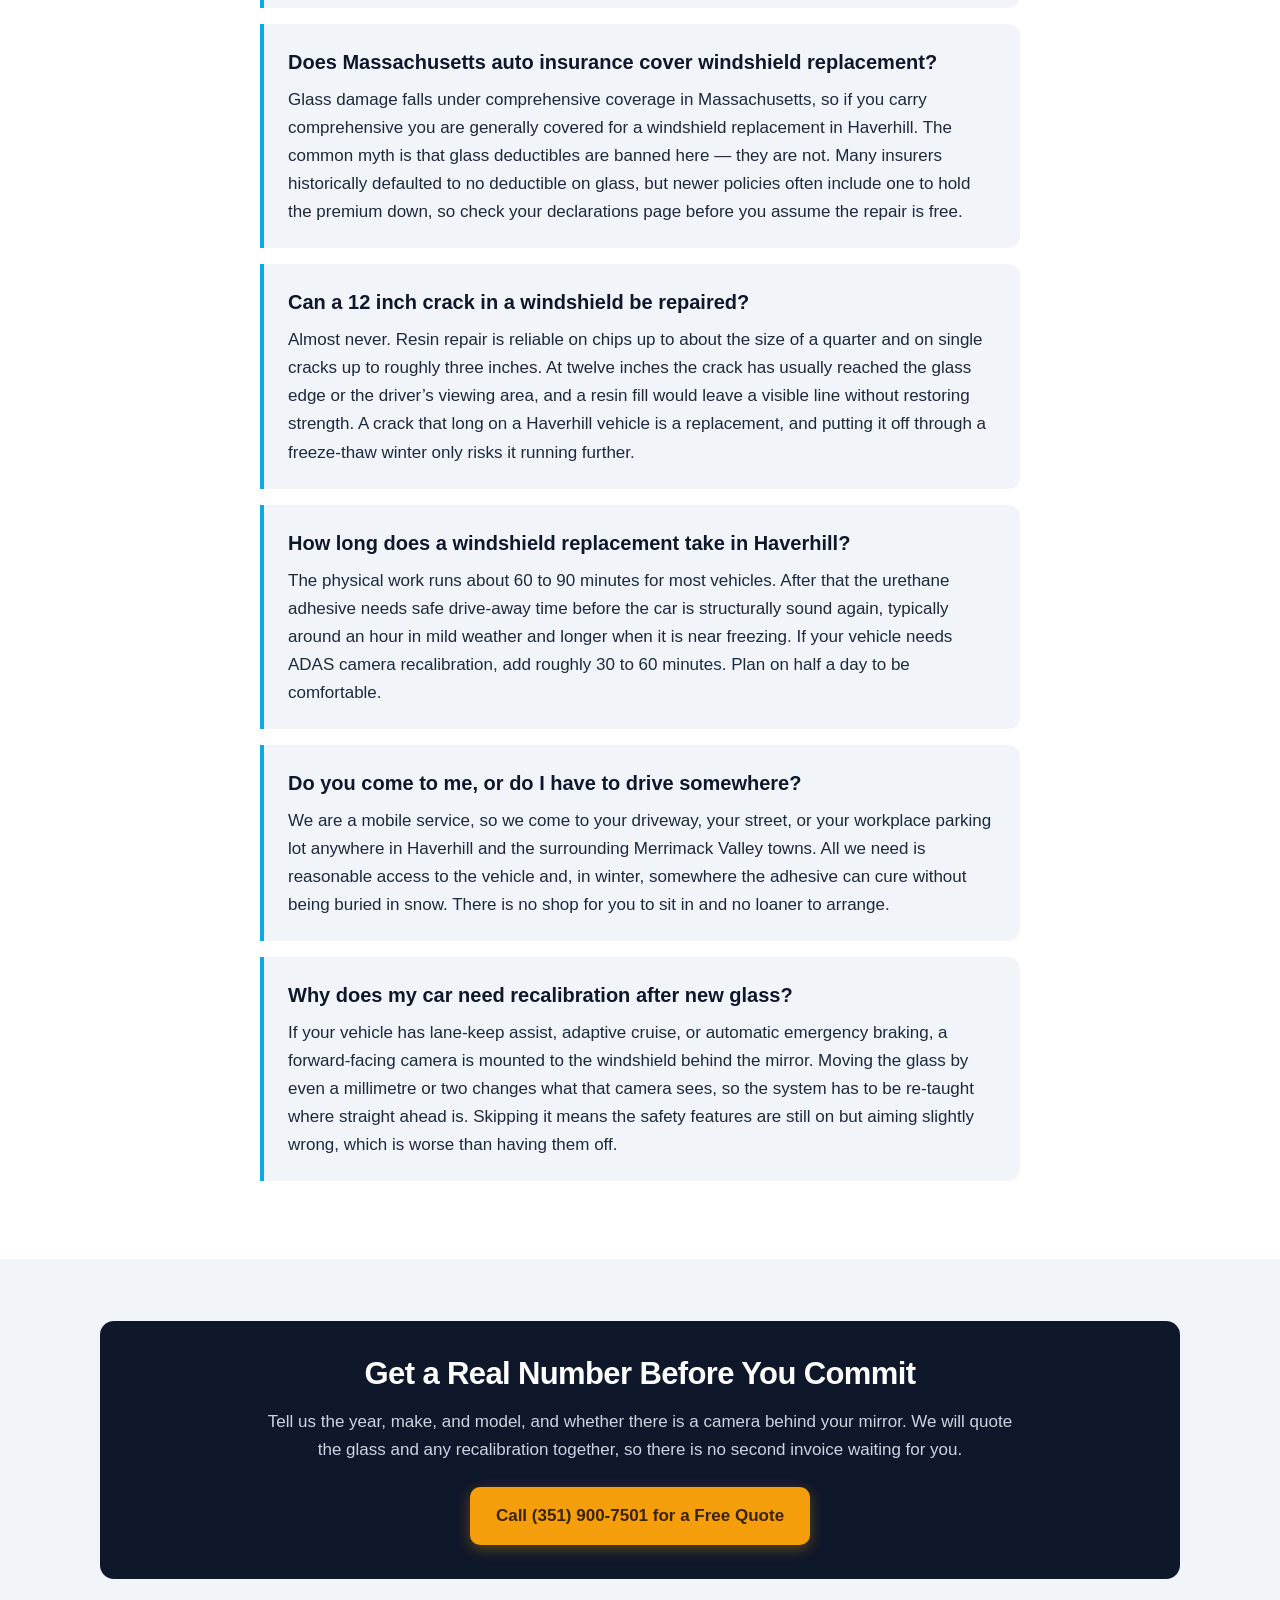
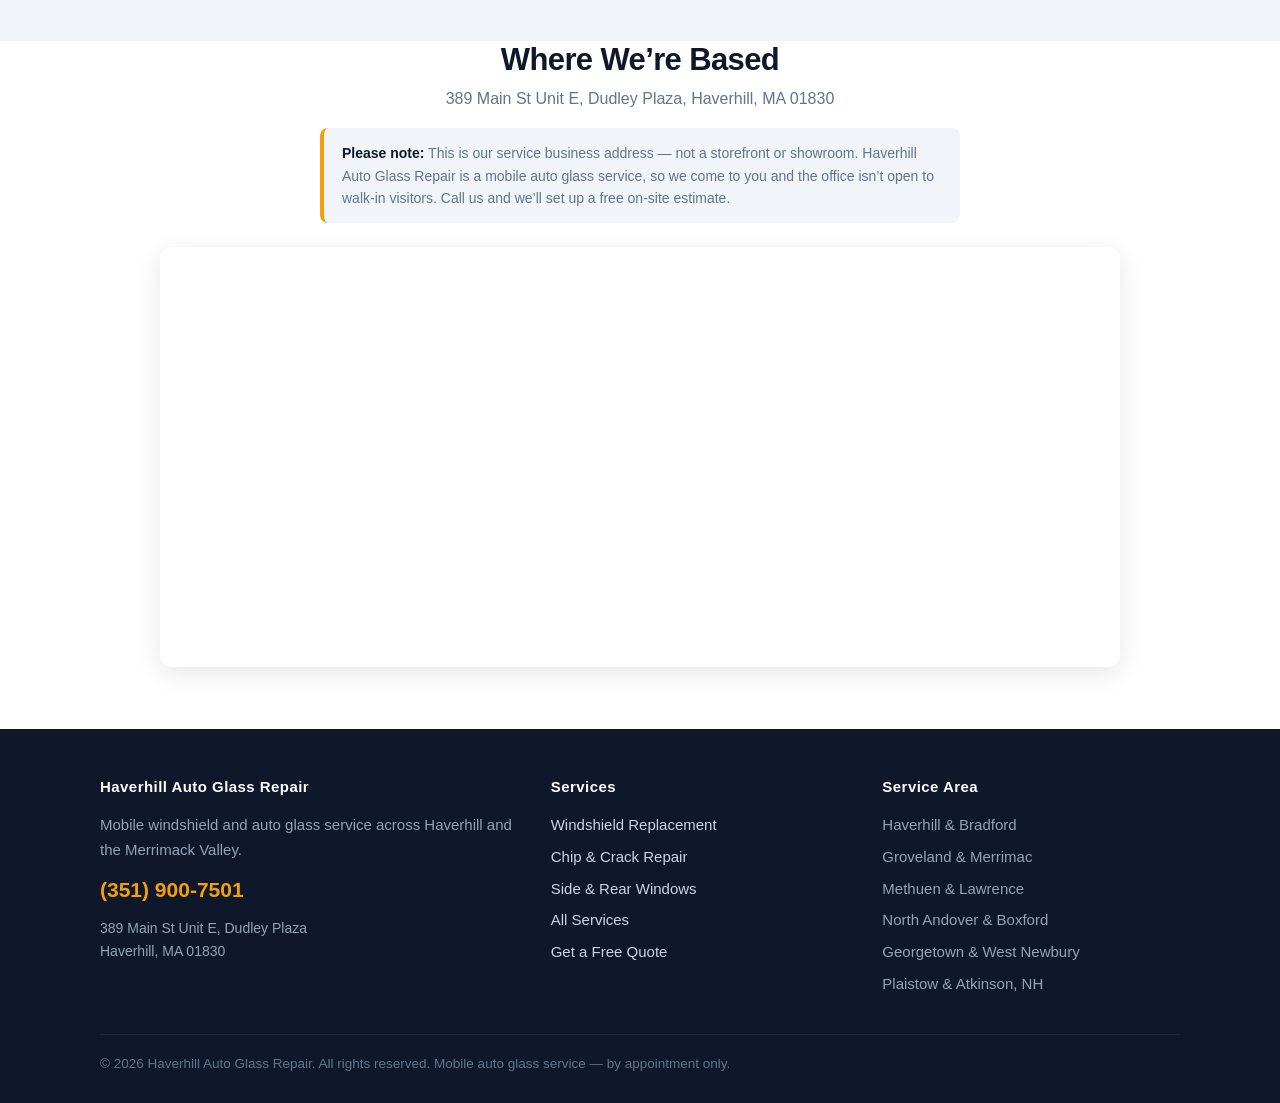
==== commit 15c13be6: "Revise cost section and add contact information Remove pricing table from homepage; replace with fre" ====
--- a/index.html
+++ b/index.html
@@ -218,22 +218,11 @@
 <!-- COST -->
 <section class="section">
   <div class="wrap narrow">
-    <p class="kicker">Straight Pricing</p>
+    <p class="kicker">Free Quotes</p>
     <h2>How Much Does Auto Glass Repair Cost in Haverhill?</h2>
-    <p>Nobody likes a shop that dodges this question, so here are real ranges. Where you land depends mostly on whether your car has a camera behind the mirror.</p>
-    <table class="ctable">
-      <thead><tr><th>Job</th><th>What drives the price</th><th>Typical range</th></tr></thead>
-      <tbody>
-        <tr><td>Chip or short crack repair</td><td>Number of impact points; how old the damage is</td><td>$60&ndash;$150</td></tr>
-        <tr><td>Windshield replacement, no camera</td><td>Common sedans and older vehicles; aftermarket glass</td><td>$250&ndash;$500</td></tr>
-        <tr><td>Windshield replacement with ADAS</td><td>Glass plus required camera recalibration</td><td>$550&ndash;$1,050</td></tr>
-        <tr><td>ADAS recalibration on its own</td><td>Static, dynamic, or both, depending on the manufacturer</td><td>$150&ndash;$600</td></tr>
-        <tr><td>Luxury or OEM&#8209;required glass</td><td>Acoustic layers, heating elements, heads&#8209;up display</td><td>$900&ndash;$1,500+</td></tr>
-        <tr><td>Side or rear window replacement</td><td>Door disassembly; vacuuming tempered glass cubes</td><td>$200&ndash;$450</td></tr>
-      </tbody>
-    </table>
-    <p>Two Haverhill-specific things worth knowing. Labor rates across the Boston metro run meaningfully higher than the national average, so a national price calculator will usually quote you low. And mobile service typically adds $50 to $150 at most shops &mdash; ask whether that is already in the number you were given.</p>
-    <p>If you are filing on comprehensive coverage, your out&#8209;of&#8209;pocket may be far less than these figures, or nothing at all. See <a href="windshield-replacement-haverhill-ma.html">our windshield replacement page</a> for how Massachusetts glass claims actually work.</p>
+    <p>Every job is different. The price depends on your vehicle&rsquo;s year, make and model, the type of glass it needs, and whether there is a camera behind the rearview mirror that has to be recalibrated. Instead of guessing, we give you a free, upfront quote for your exact vehicle &mdash; with any ADAS recalibration already included, so there are no surprises later.</p>
+    <p>If you are filing on comprehensive coverage, your out&#8209;of&#8209;pocket may be small or nothing at all. See <a href="windshield-replacement-haverhill-ma.html">our windshield replacement page</a> for how Massachusetts glass claims actually work.</p>
+    <p><a class="btn btn-call" href="tel:+13519007501">Call (351) 900-7501 for a Free Quote</a></p>
   </div>
 </section>
 
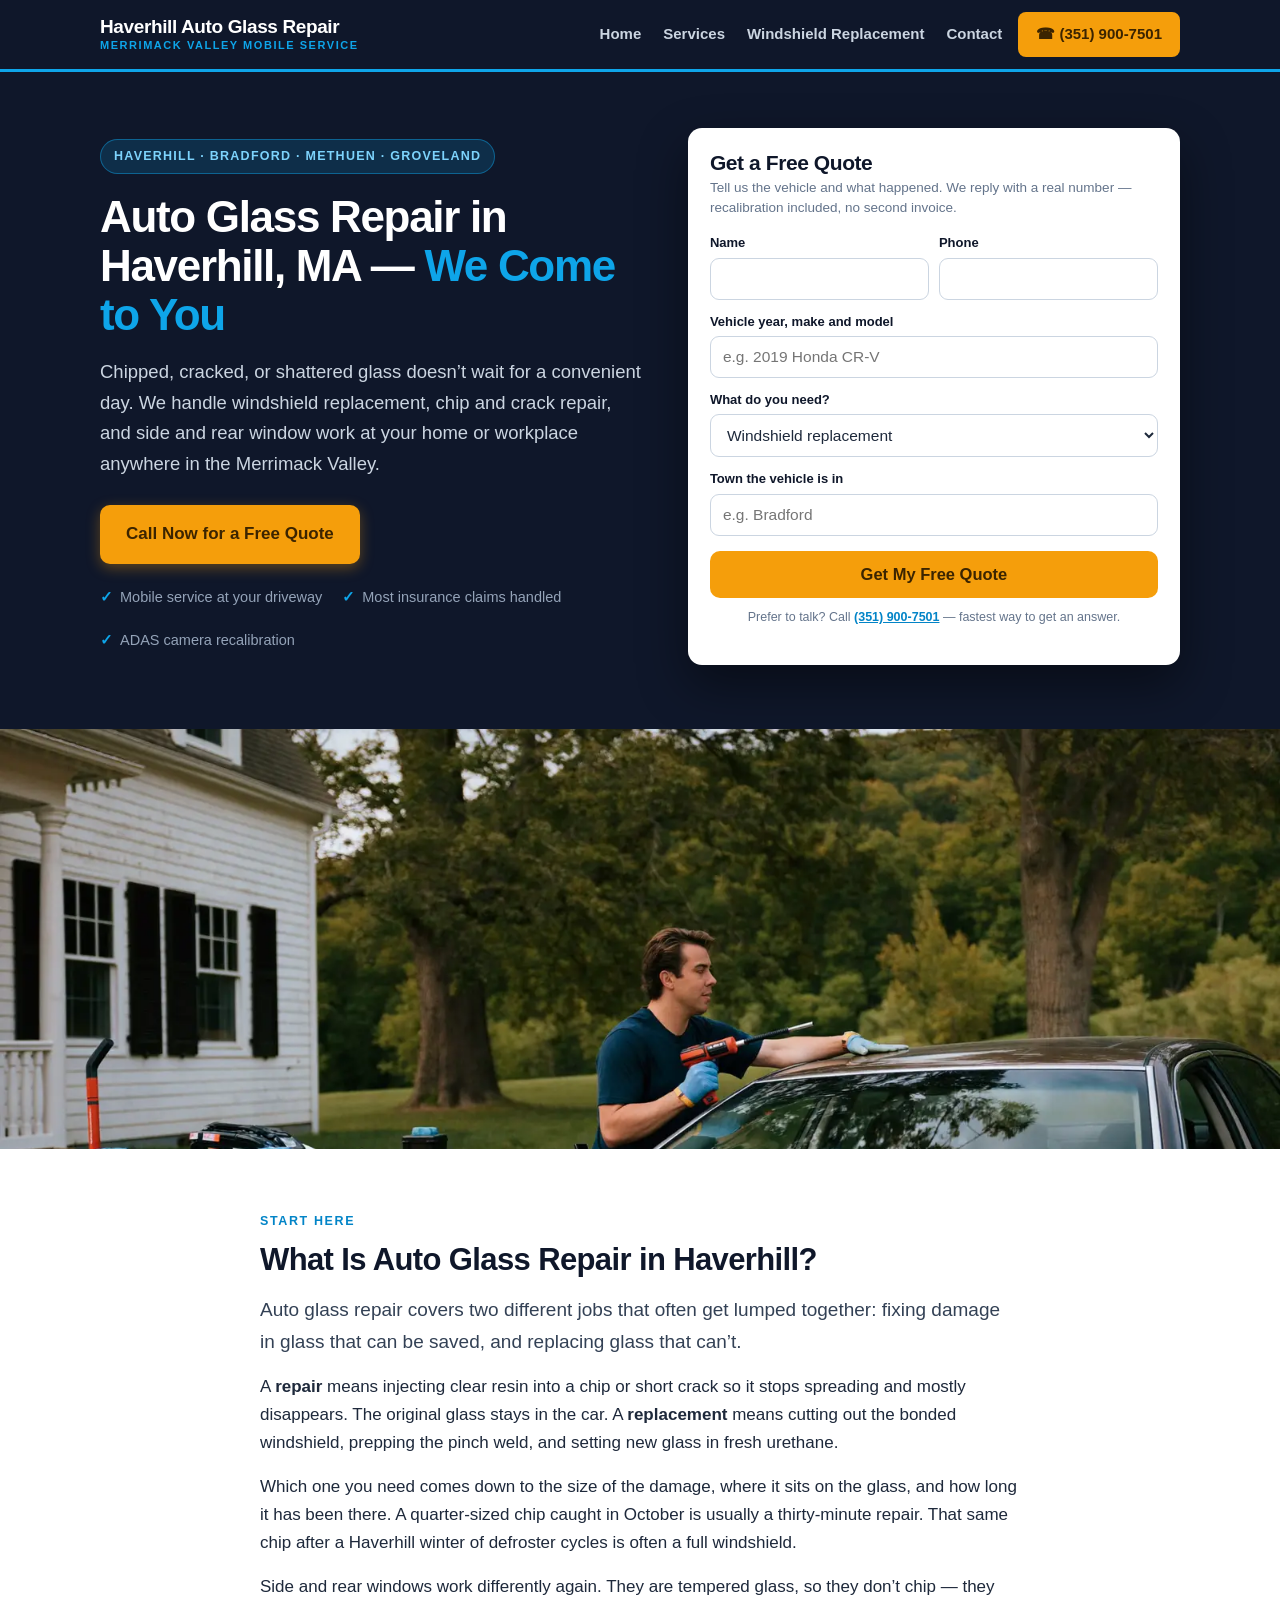
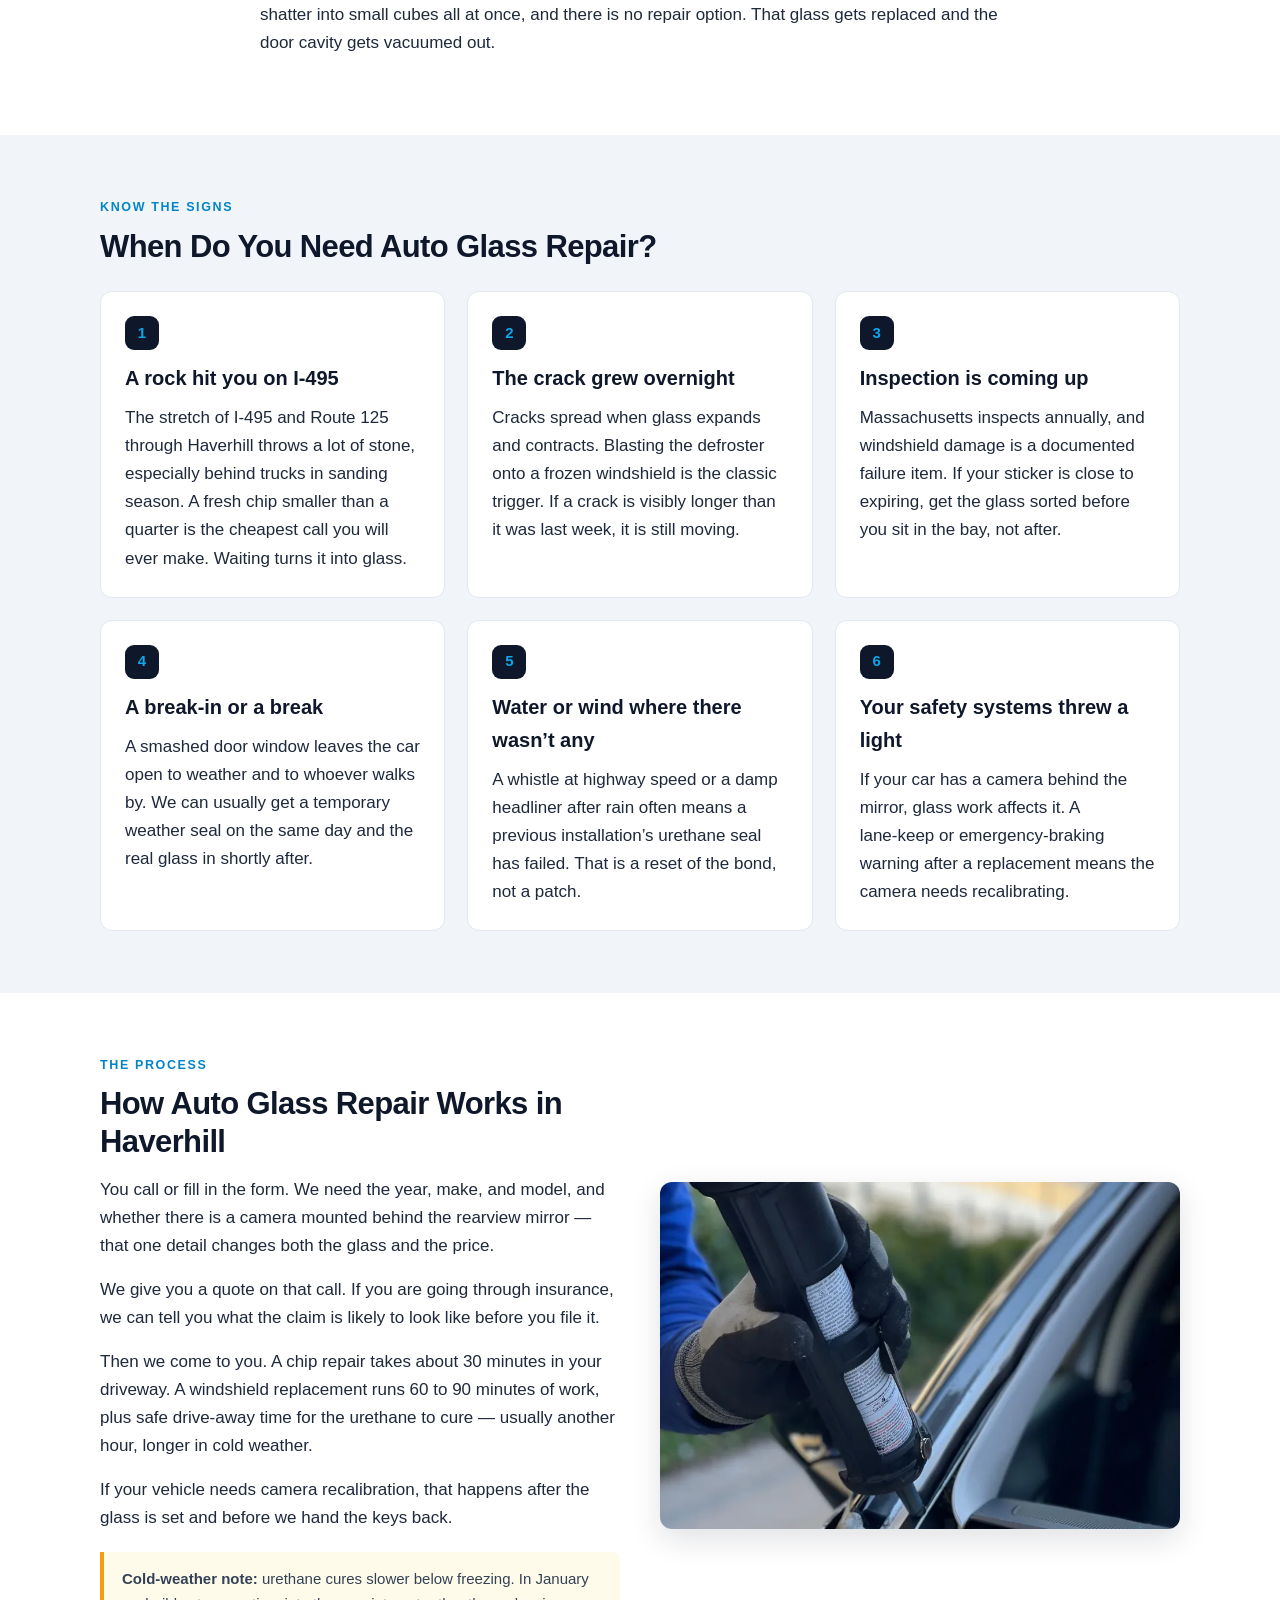
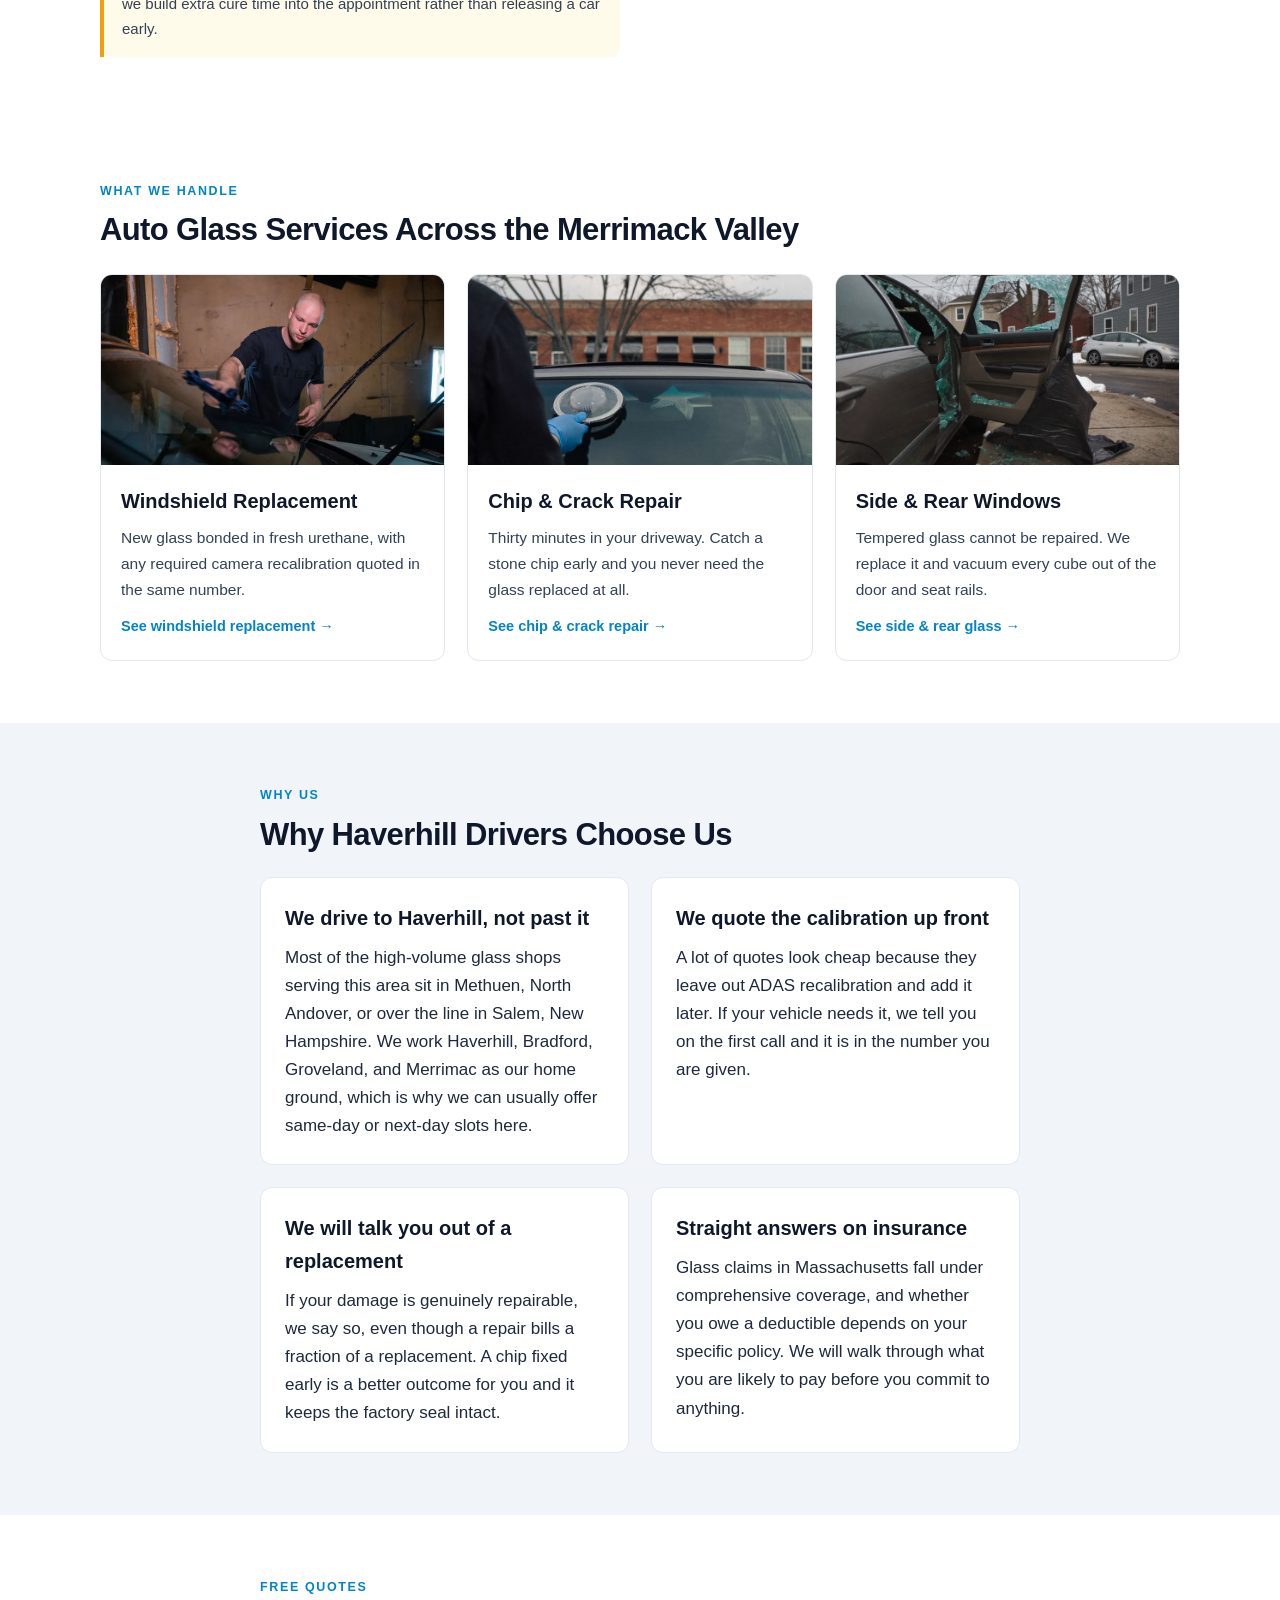
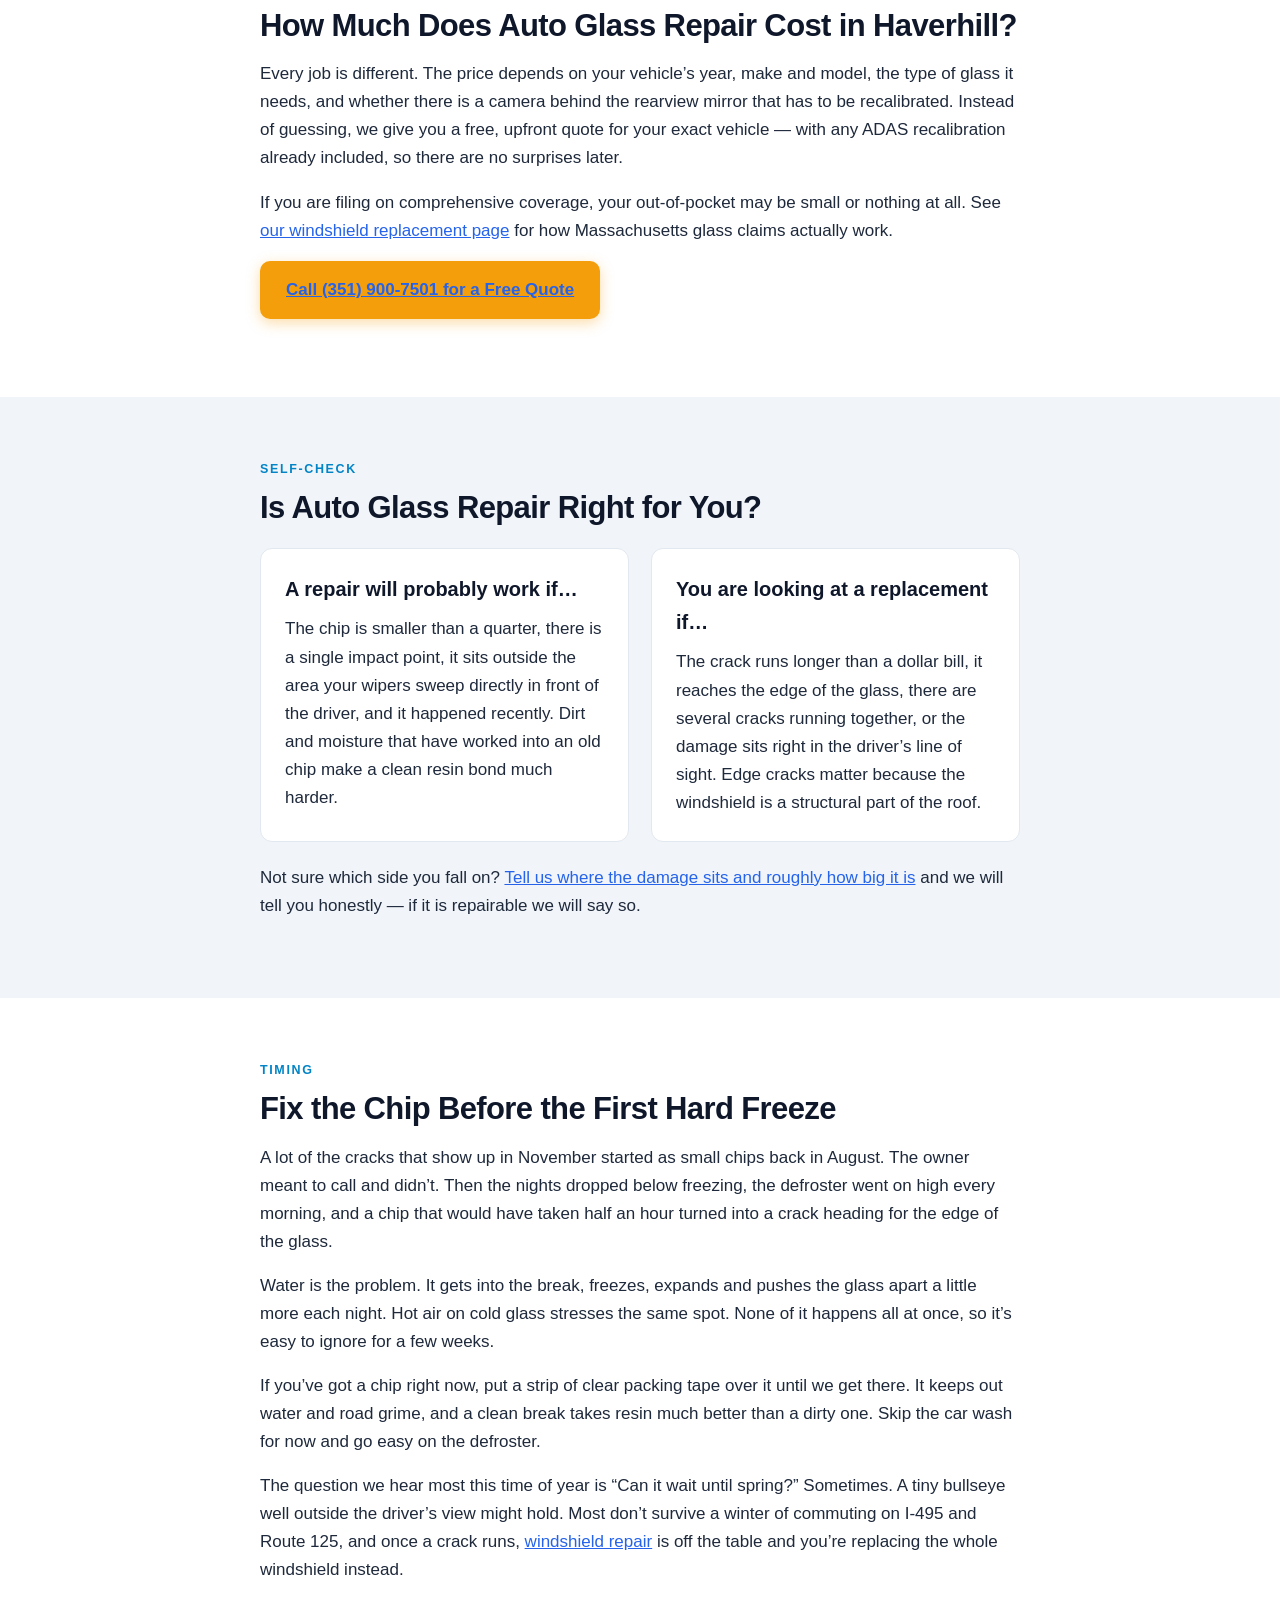
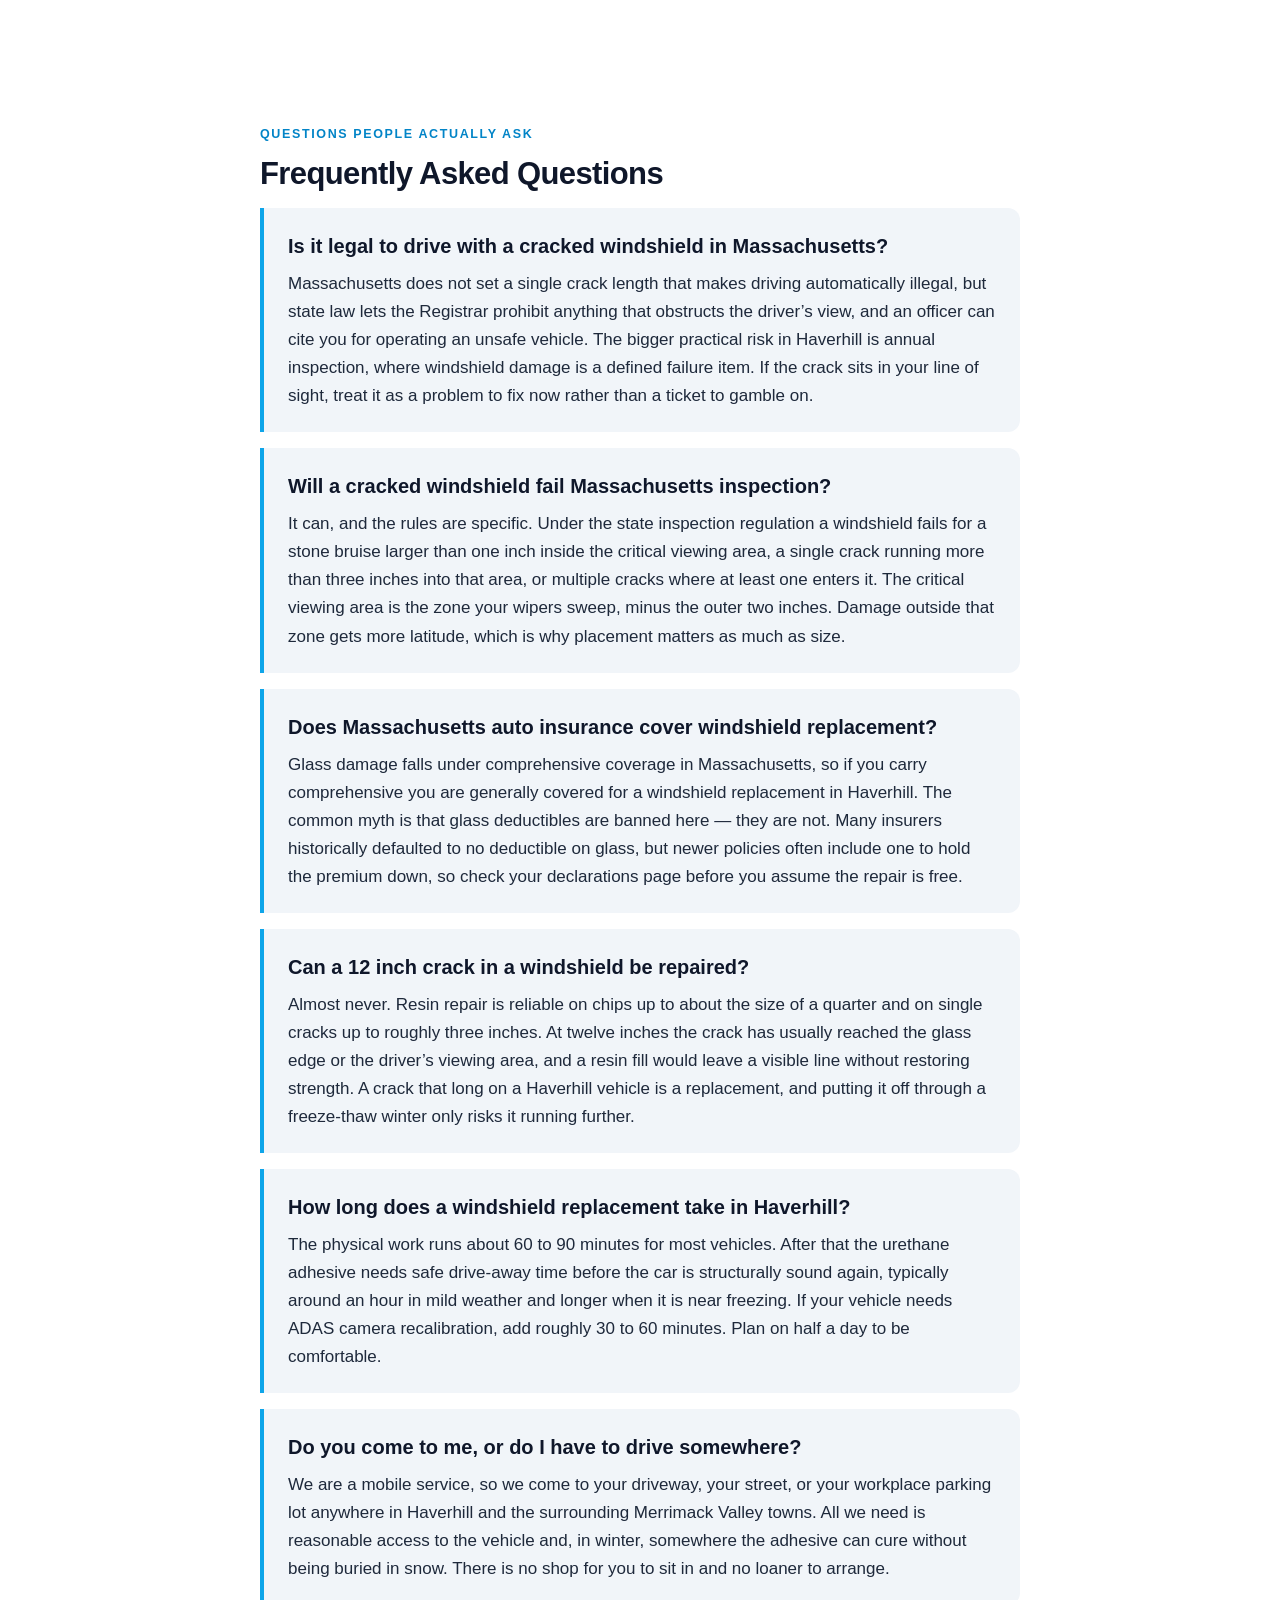
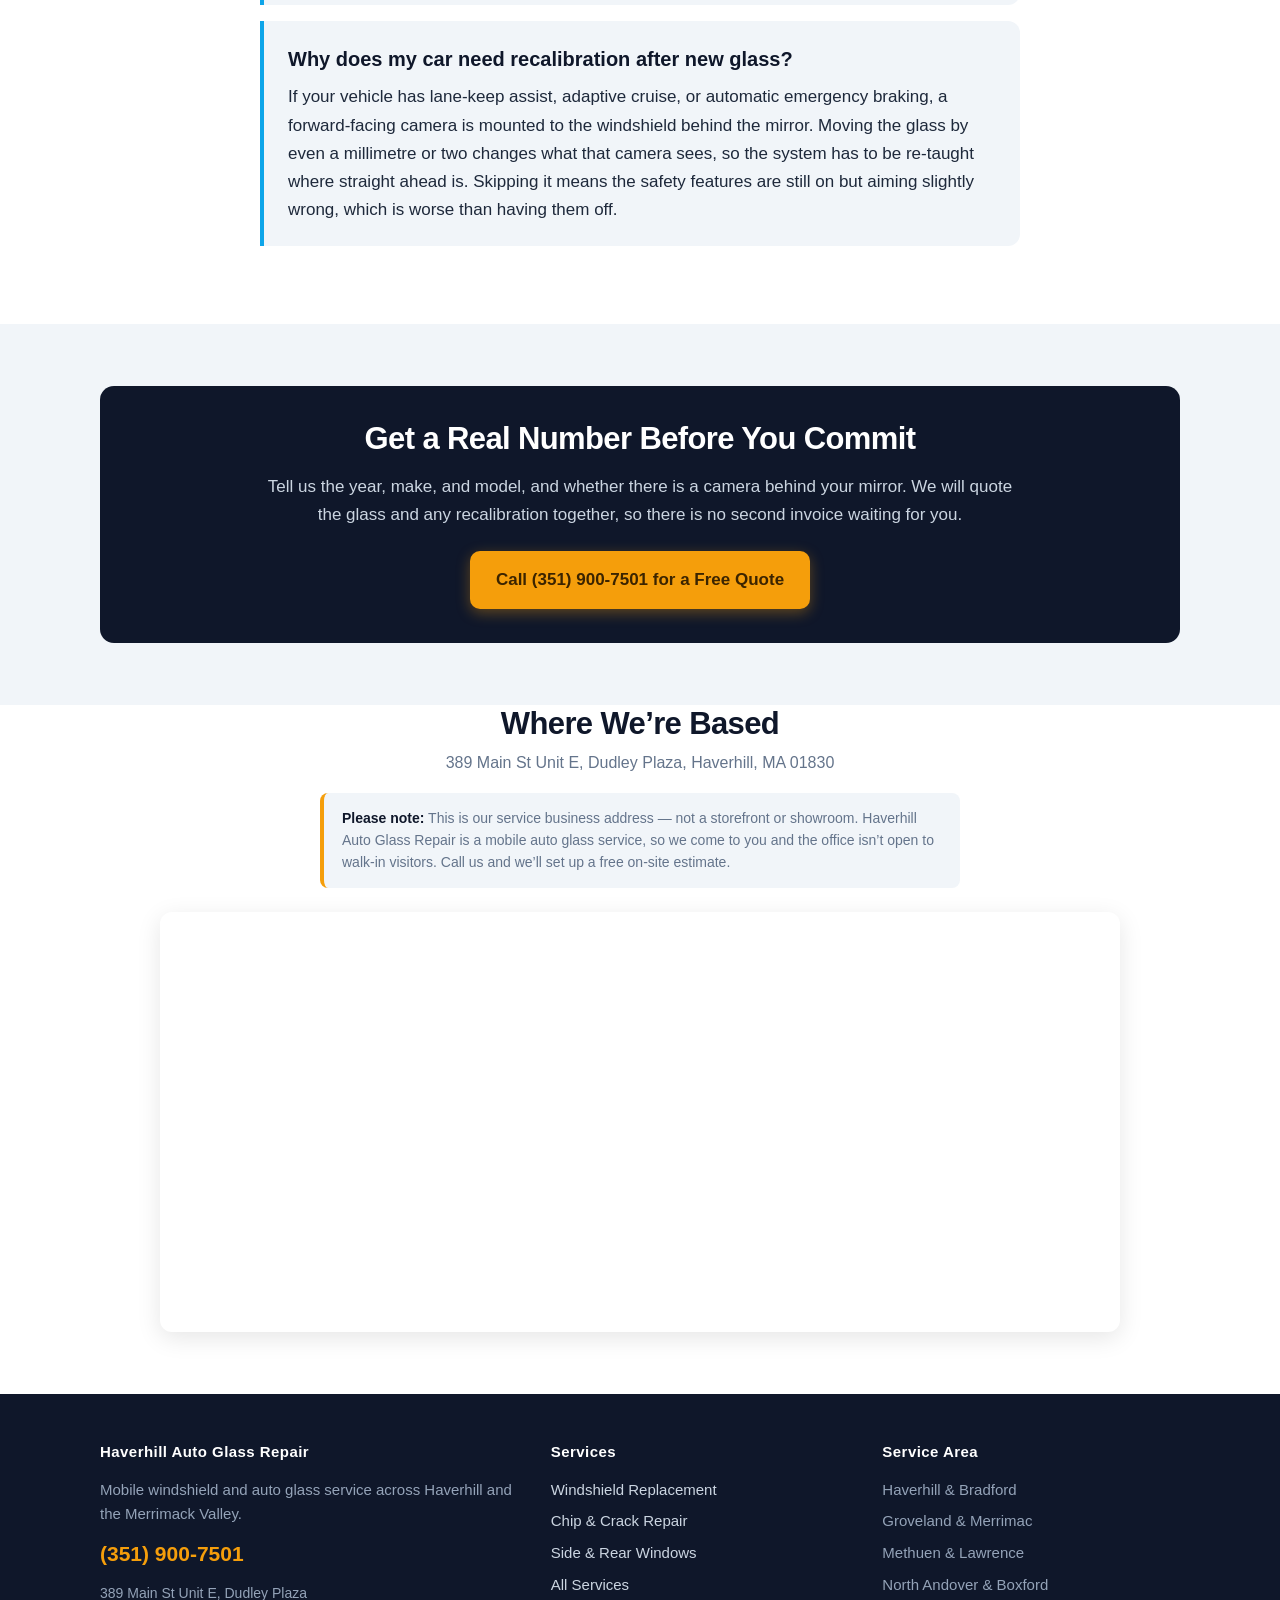
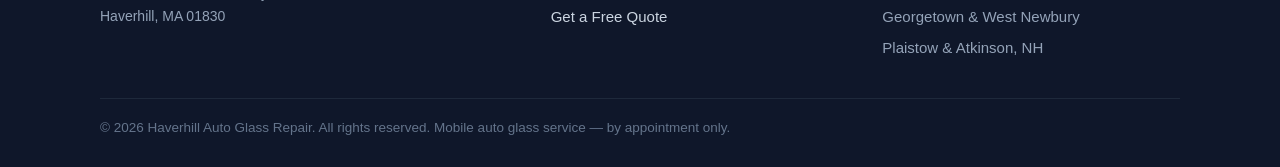
==== commit 3fd95ee2: "Add backlink to cauchosloschaguaramos.com (circle #11)" ====
--- a/index.html
+++ b/index.html
@@ -1,6 +1,7 @@
 <!DOCTYPE html>
 <html lang="en">
 <head>
+<meta name="google-site-verification" content="F0EVKIp0mCScbXRMw5I6RBIa0nue_-agTcPtY7y-_FM" />
 <meta charset="utf-8">
 <meta name="viewport" content="width=device-width, initial-scale=1">
 <title>Auto Glass Repair in Haverhill, MA | Mobile Same-Day</title>
@@ -242,6 +243,18 @@
       </div>
     </div>
     <p style="margin-top:22px">Not sure which side you fall on? <a href="contact.html">Tell us where the damage sits and roughly how big it is</a> and we will tell you honestly &mdash; if it is repairable we will say so.</p>
+  </div>
+</section>
+
+<!-- WINTER TIMING -->
+<section class="section">
+  <div class="wrap narrow">
+    <p class="kicker">Timing</p>
+    <h2>Fix the Chip Before the First Hard Freeze</h2>
+    <p>A lot of the cracks that show up in November started as small chips back in August. The owner meant to call and didn&rsquo;t. Then the nights dropped below freezing, the defroster went on high every morning, and a chip that would have taken half an hour turned into a crack heading for the edge of the glass.</p>
+    <p>Water is the problem. It gets into the break, freezes, expands and pushes the glass apart a little more each night. Hot air on cold glass stresses the same spot. None of it happens all at once, so it&rsquo;s easy to ignore for a few weeks.</p>
+    <p>If you&rsquo;ve got a chip right now, put a strip of clear packing tape over it until we get there. It keeps out water and road grime, and a clean break takes resin much better than a dirty one. Skip the car wash for now and go easy on the defroster.</p>
+    <p>The question we hear most this time of year is &ldquo;Can it wait until spring?&rdquo; Sometimes. A tiny bullseye well outside the driver&rsquo;s view might hold. Most don&rsquo;t survive a winter of commuting on I&#8209;495 and Route 125, and once a crack runs, <a href="https://www.cauchosloschaguaramos.com/">windshield repair</a> is off the table and you&rsquo;re replacing the whole windshield instead.</p>
   </div>
 </section>
 
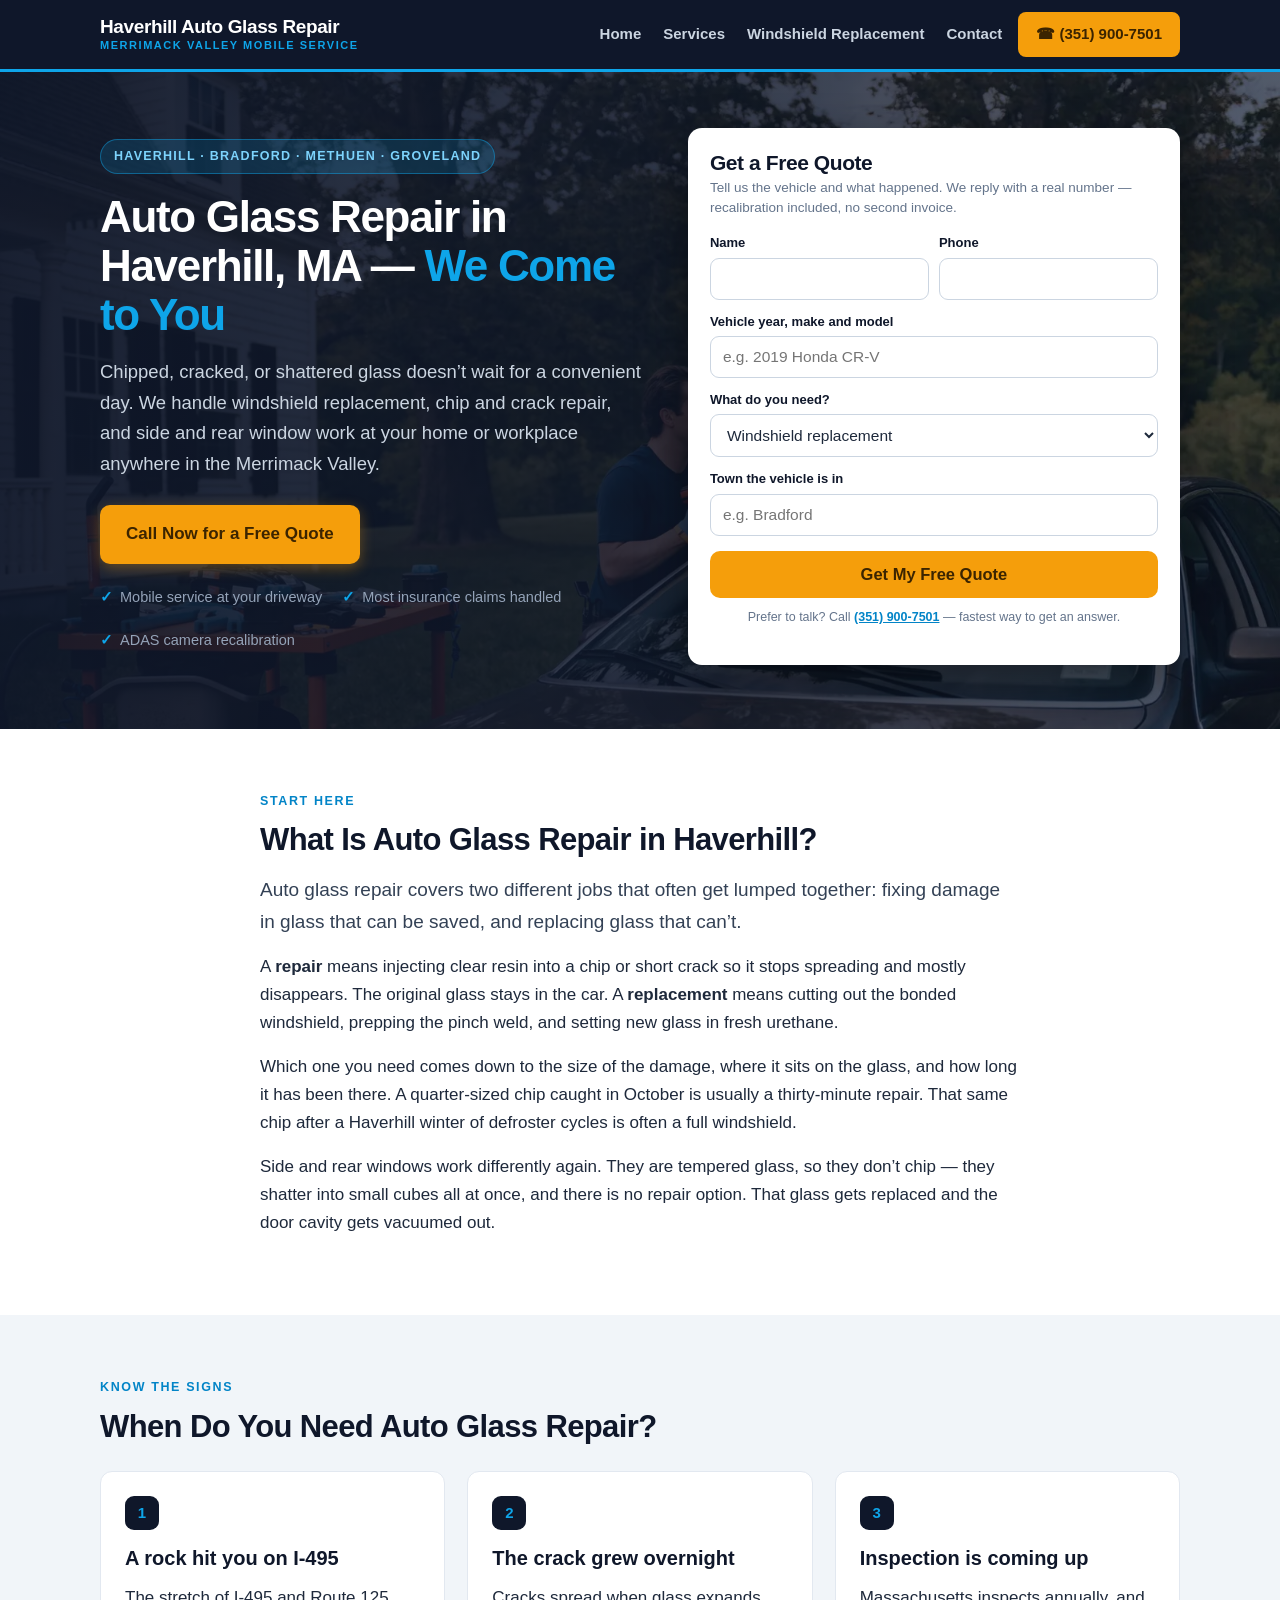
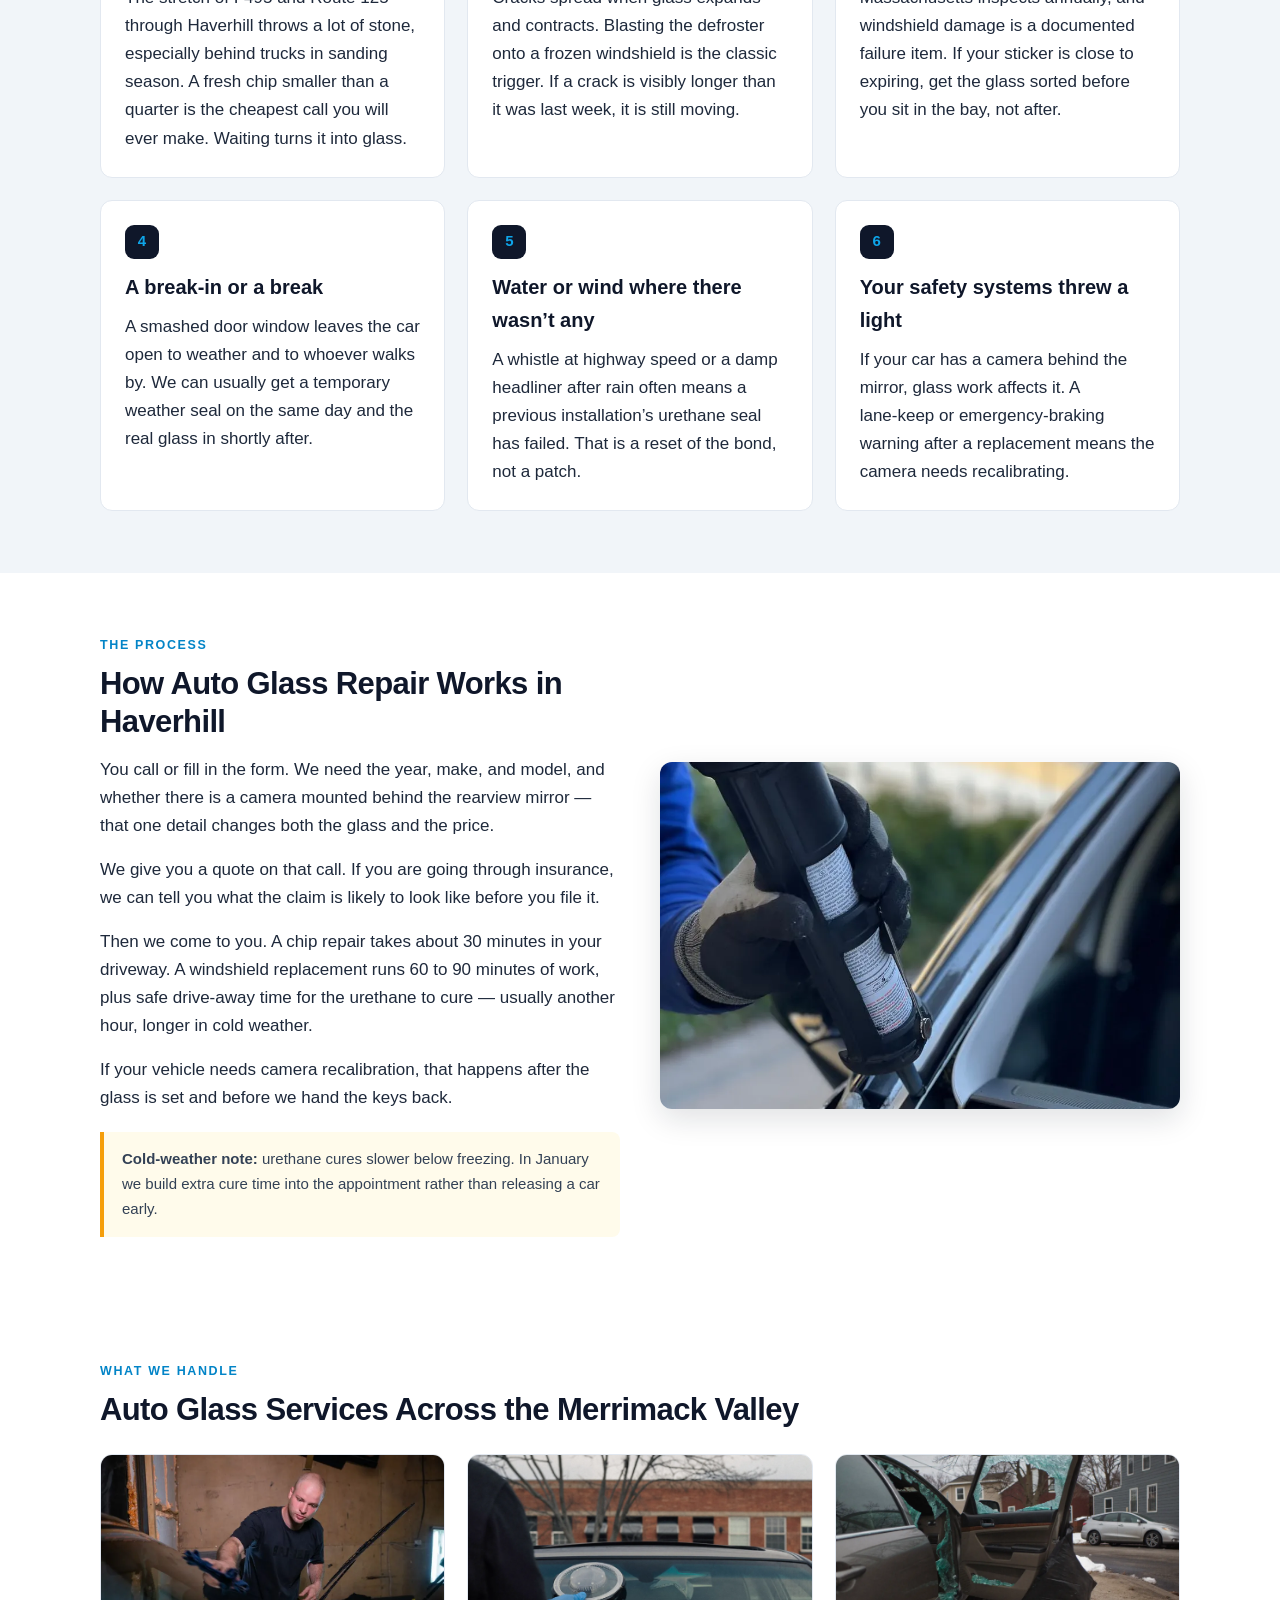
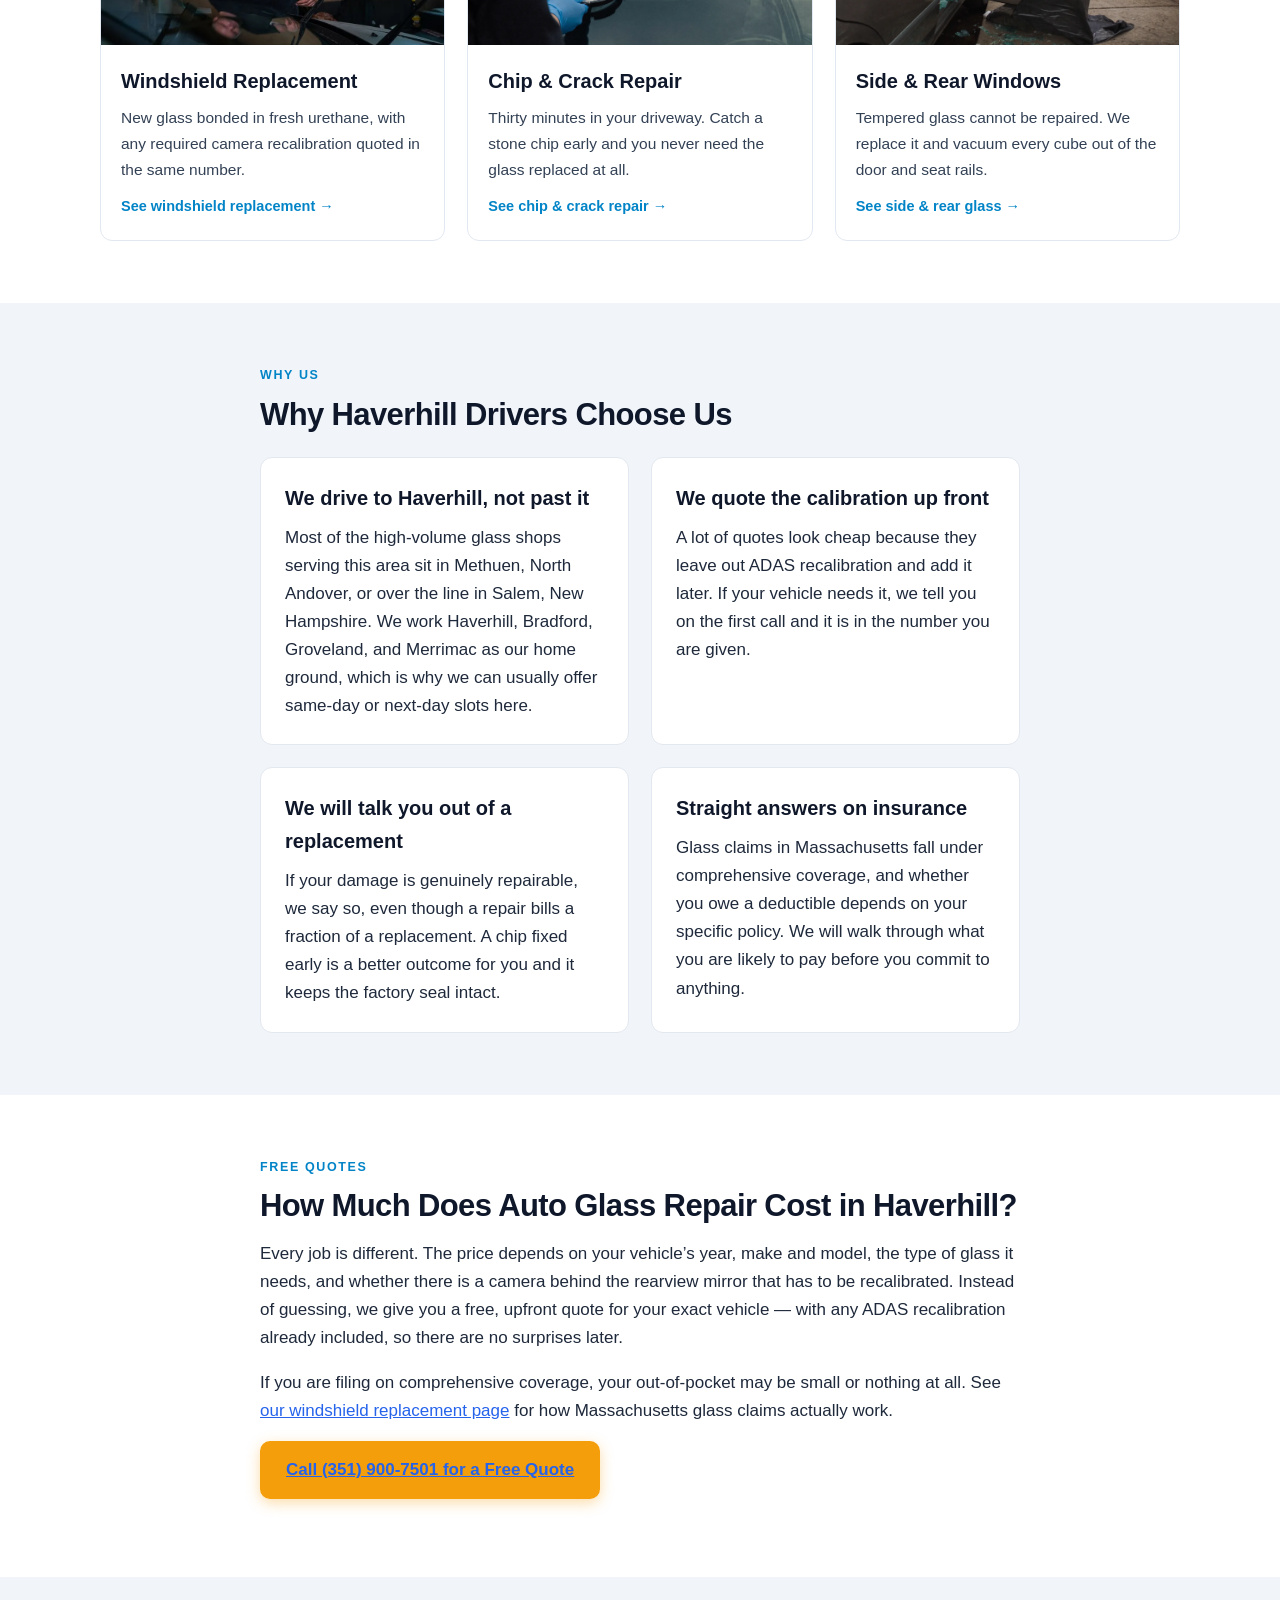
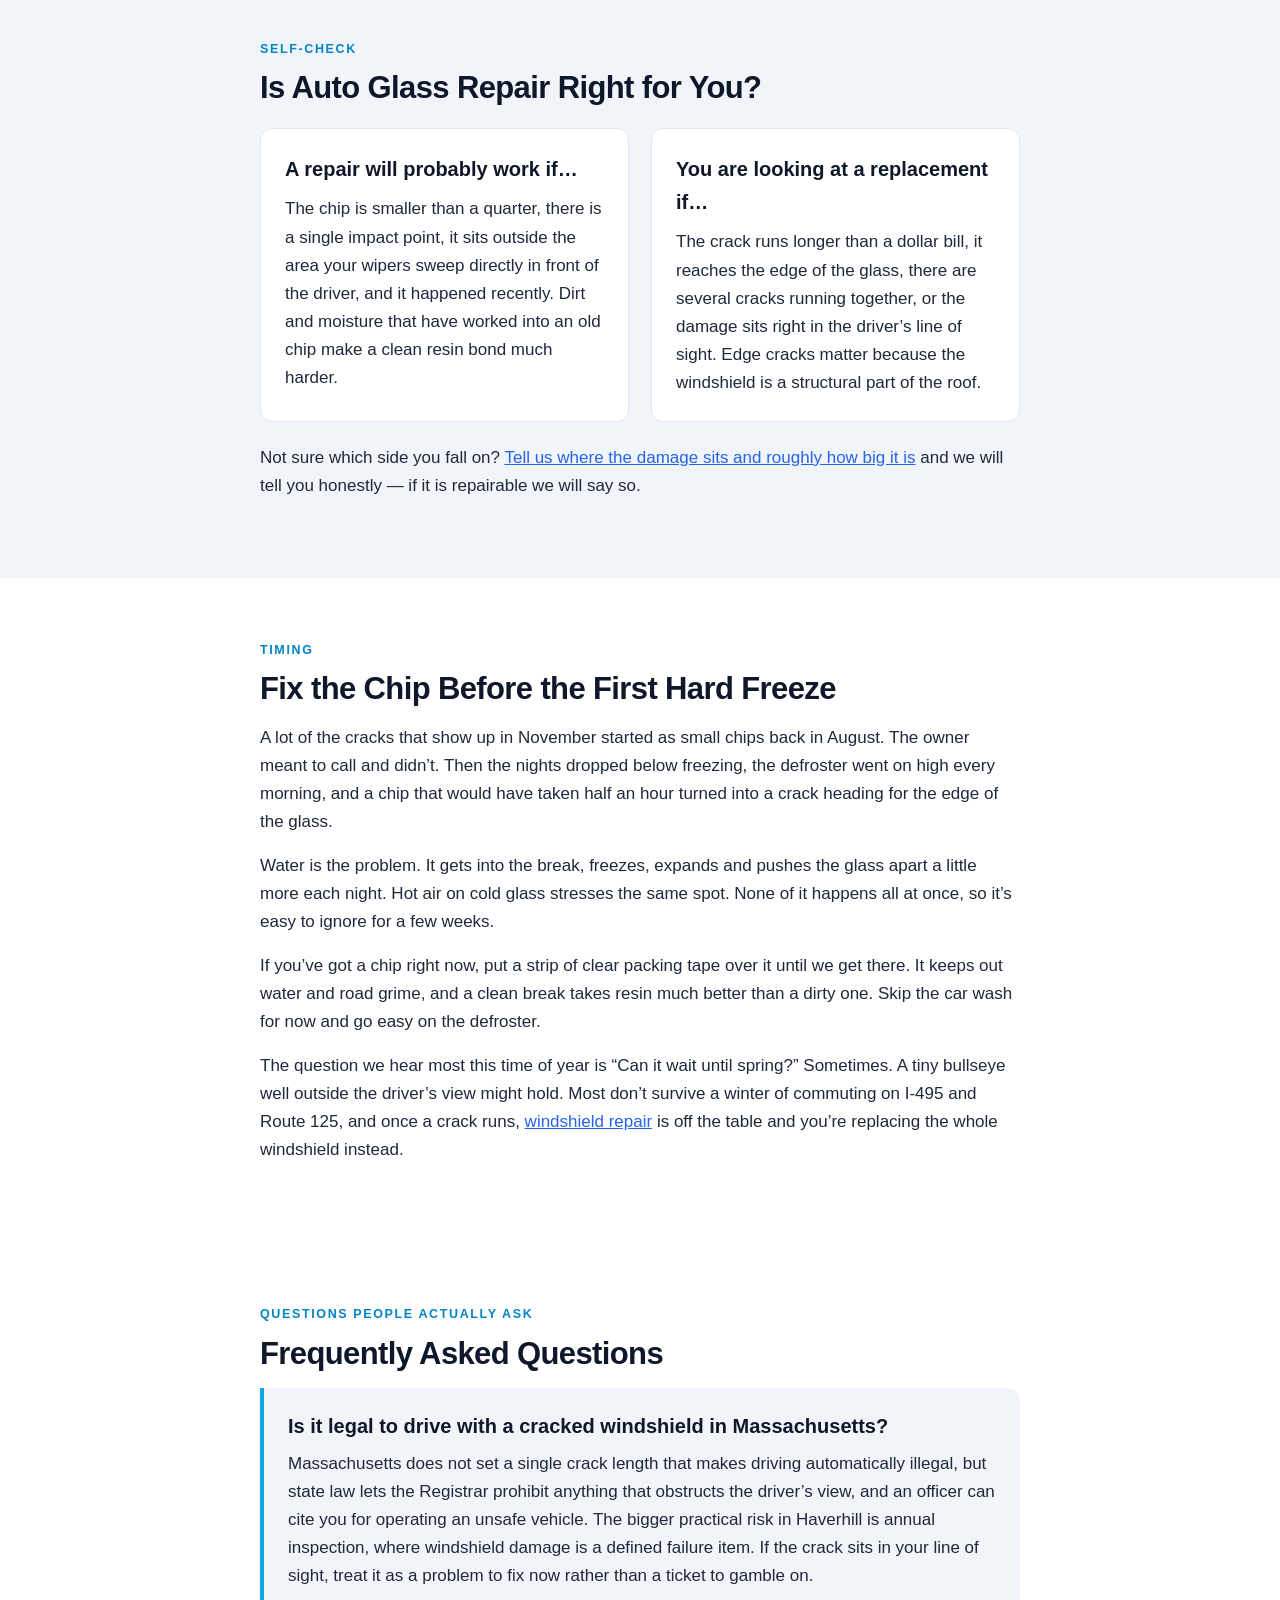
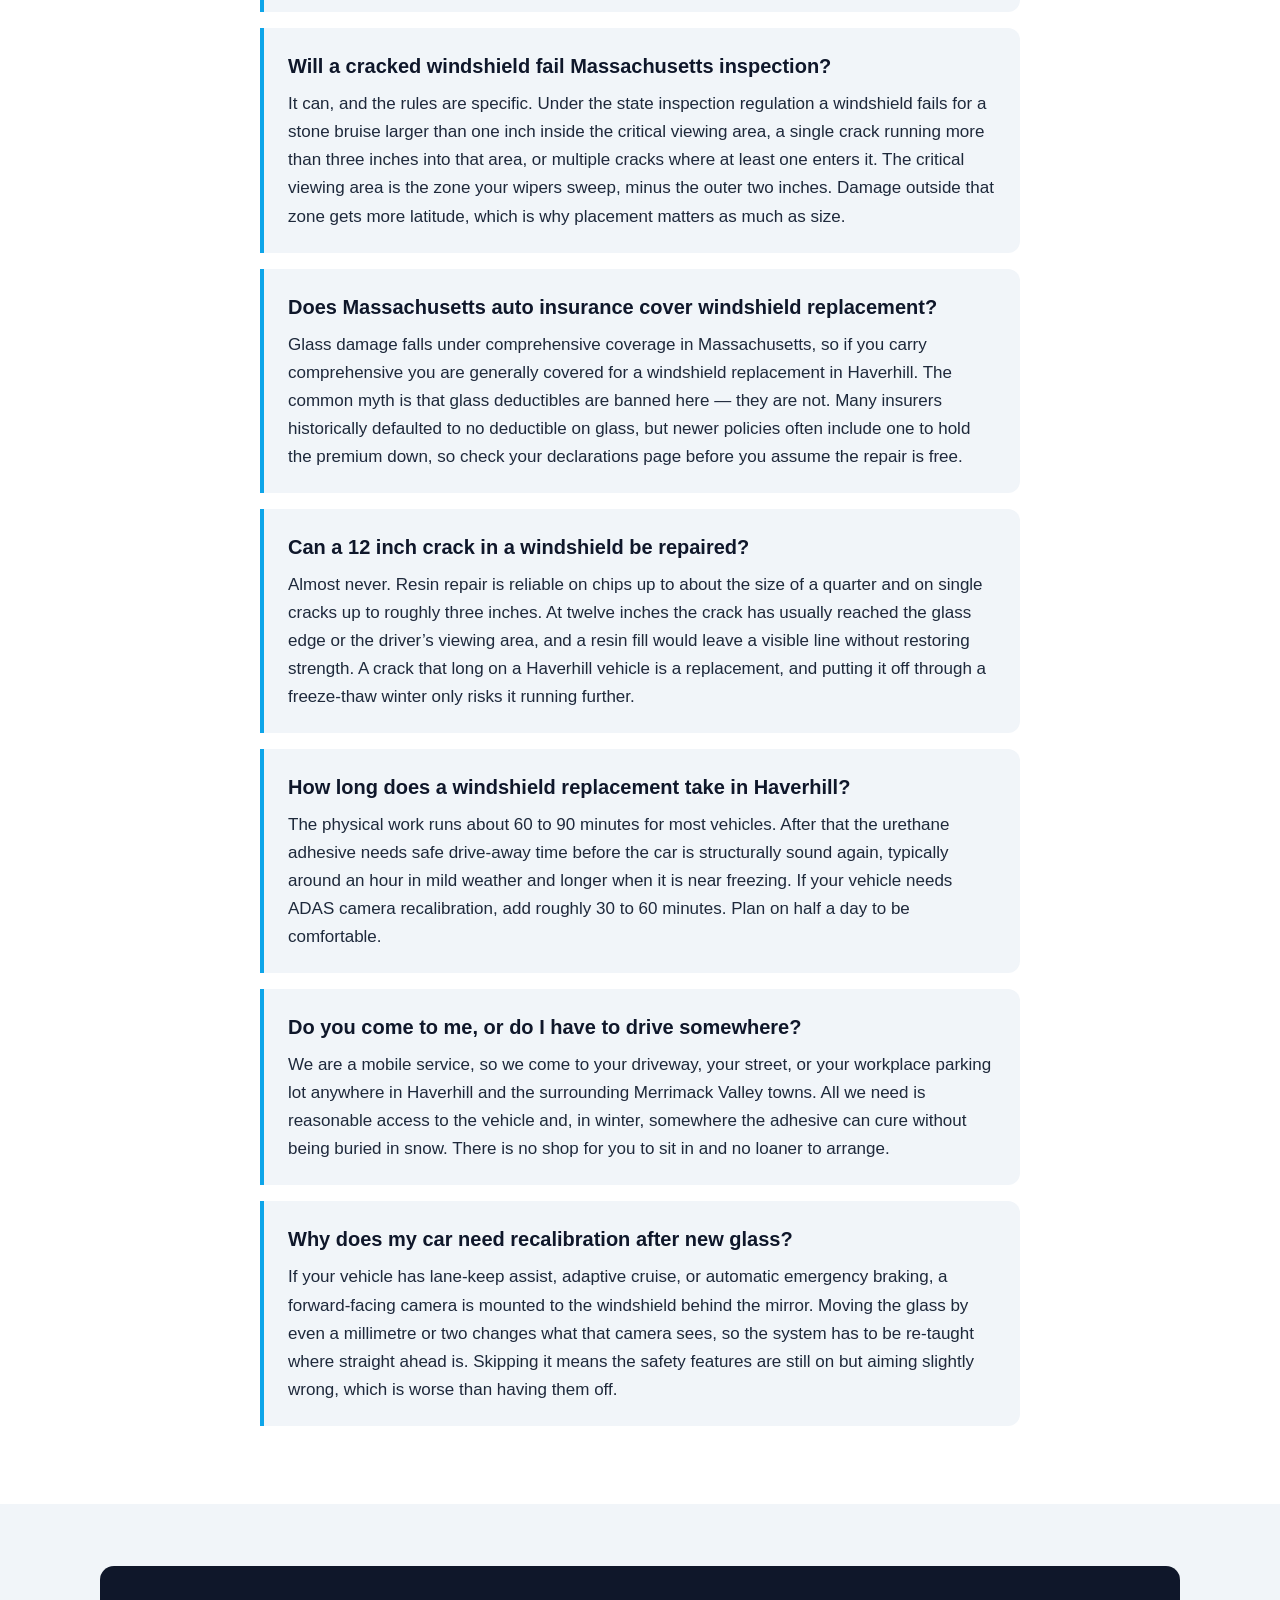
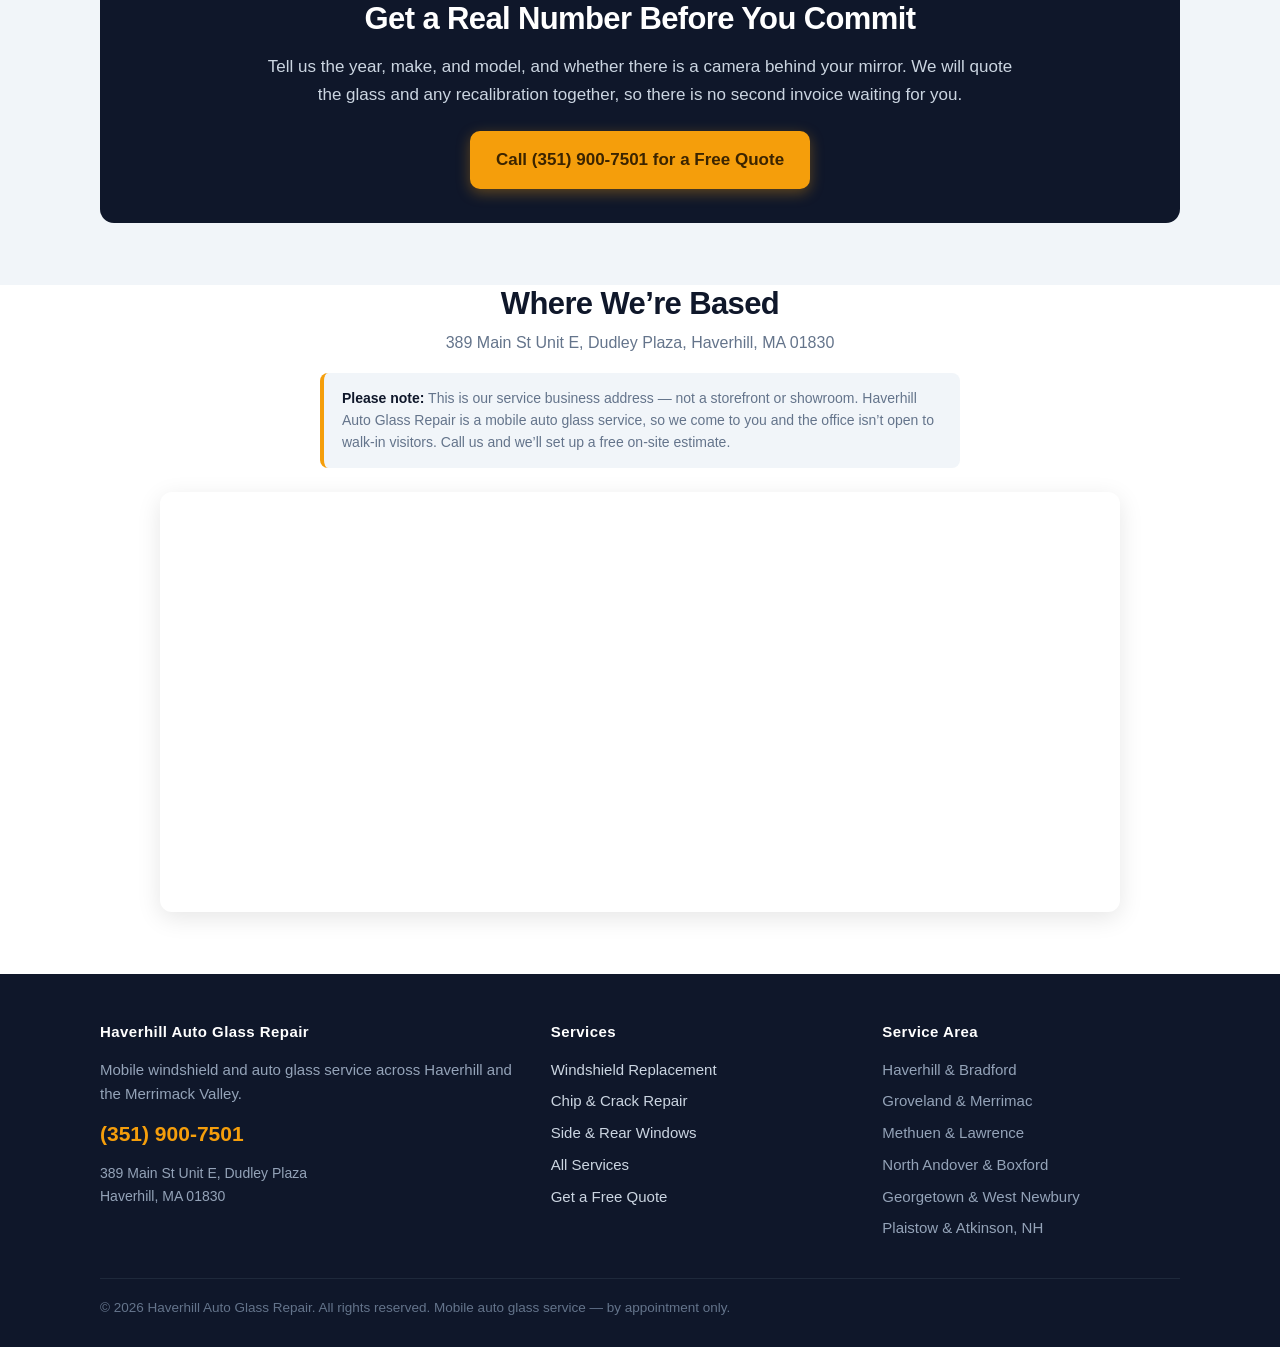
==== commit 832a16b5: "Home page header: background photo + quote form Updated hero header style with a gradient background" ====
--- a/index.html
+++ b/index.html
@@ -26,7 +26,7 @@
 </nav>
 
 <!-- HERO -->
-<header class="hero">
+<header class="hero" style="background:linear-gradient(90deg,rgba(15,23,42,0.93) 0%,rgba(15,23,42,0.84) 50%,rgba(15,23,42,0.62) 100%),url('auto-glass-repair-haverhill-hero.webp') center/cover no-repeat;">
   <div class="hero-wrap">
     <div>
       <span class="eyebrow">Haverhill &middot; Bradford &middot; Methuen &middot; Groveland</span>
@@ -80,11 +80,6 @@
     </div>
   </div>
 </header>
-
-<!-- IMAGE BAND -->
-<div class="imgband">
-  <img src="auto-glass-repair-haverhill-hero.webp" alt="Mobile auto glass repair in Haverhill, MA" width="1600" height="900">
-</div>
 
 <!-- WHAT IS IT -->
 <section class="section">
